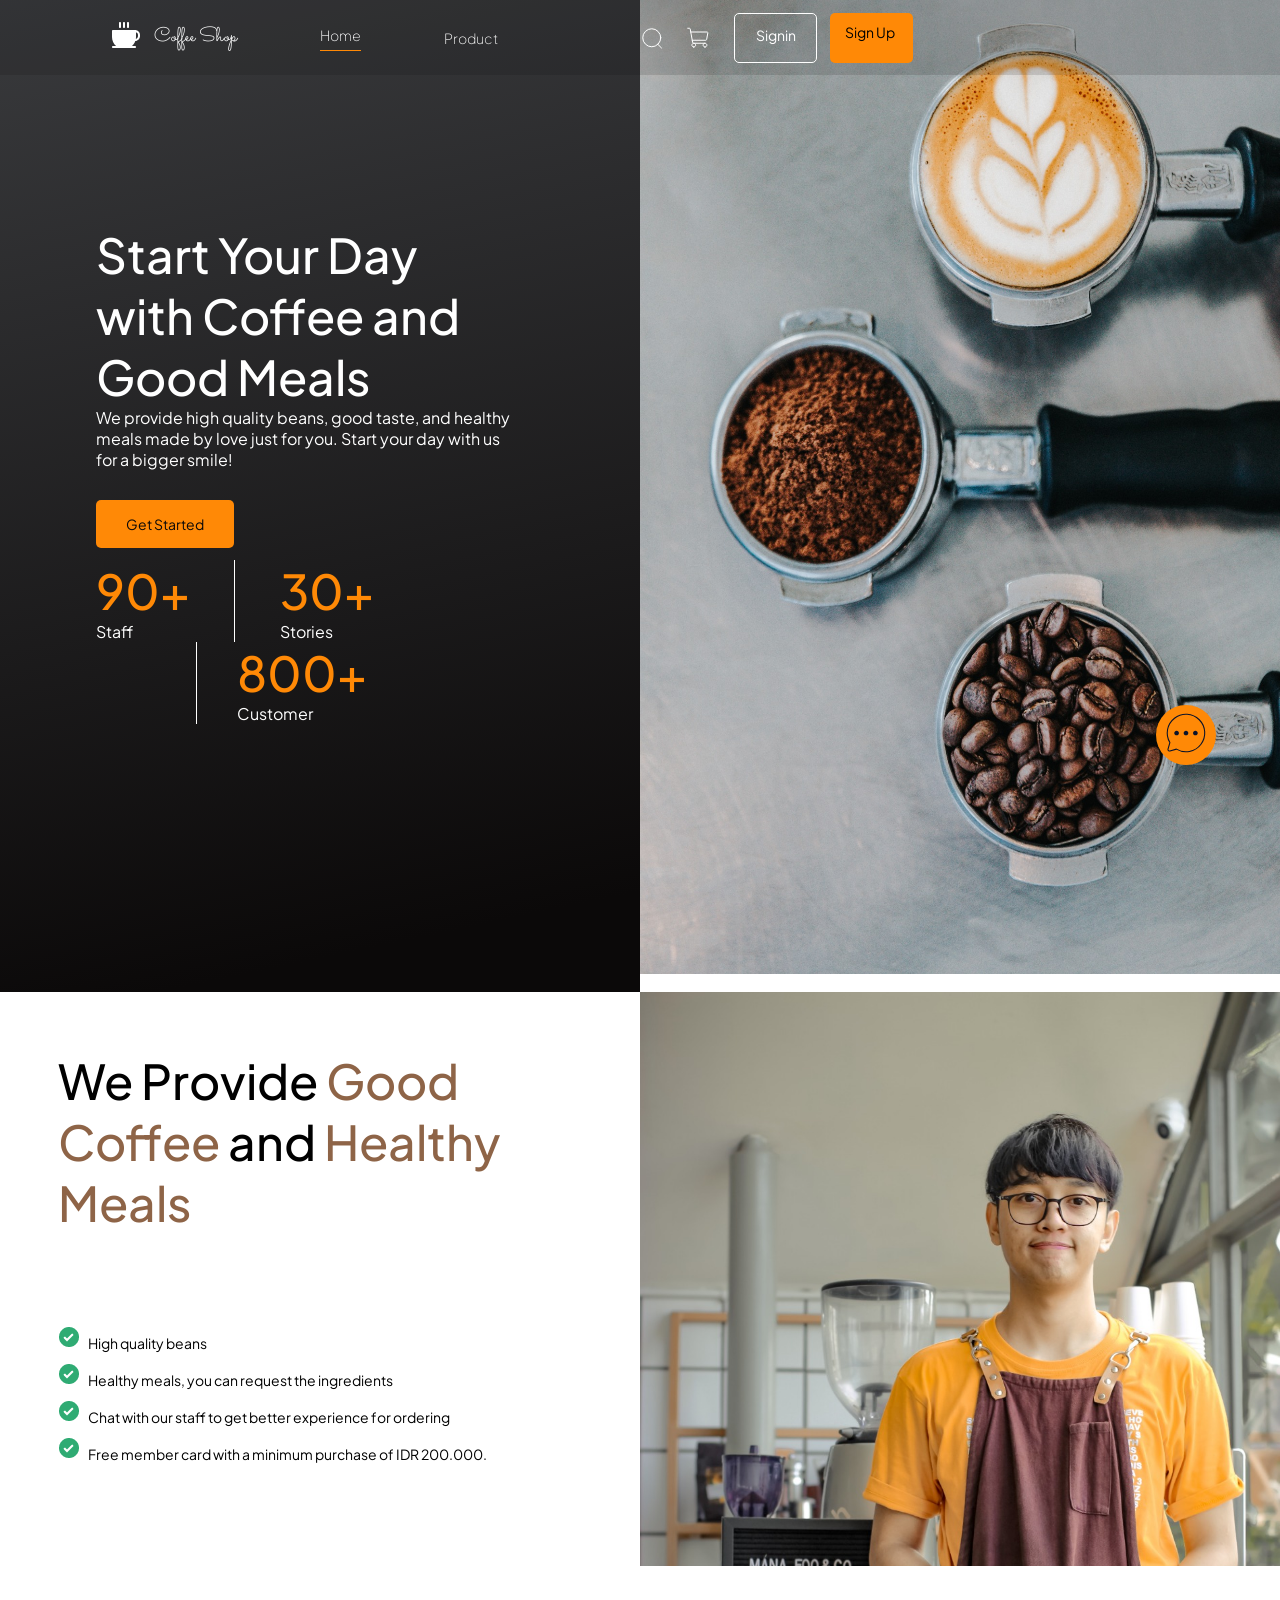
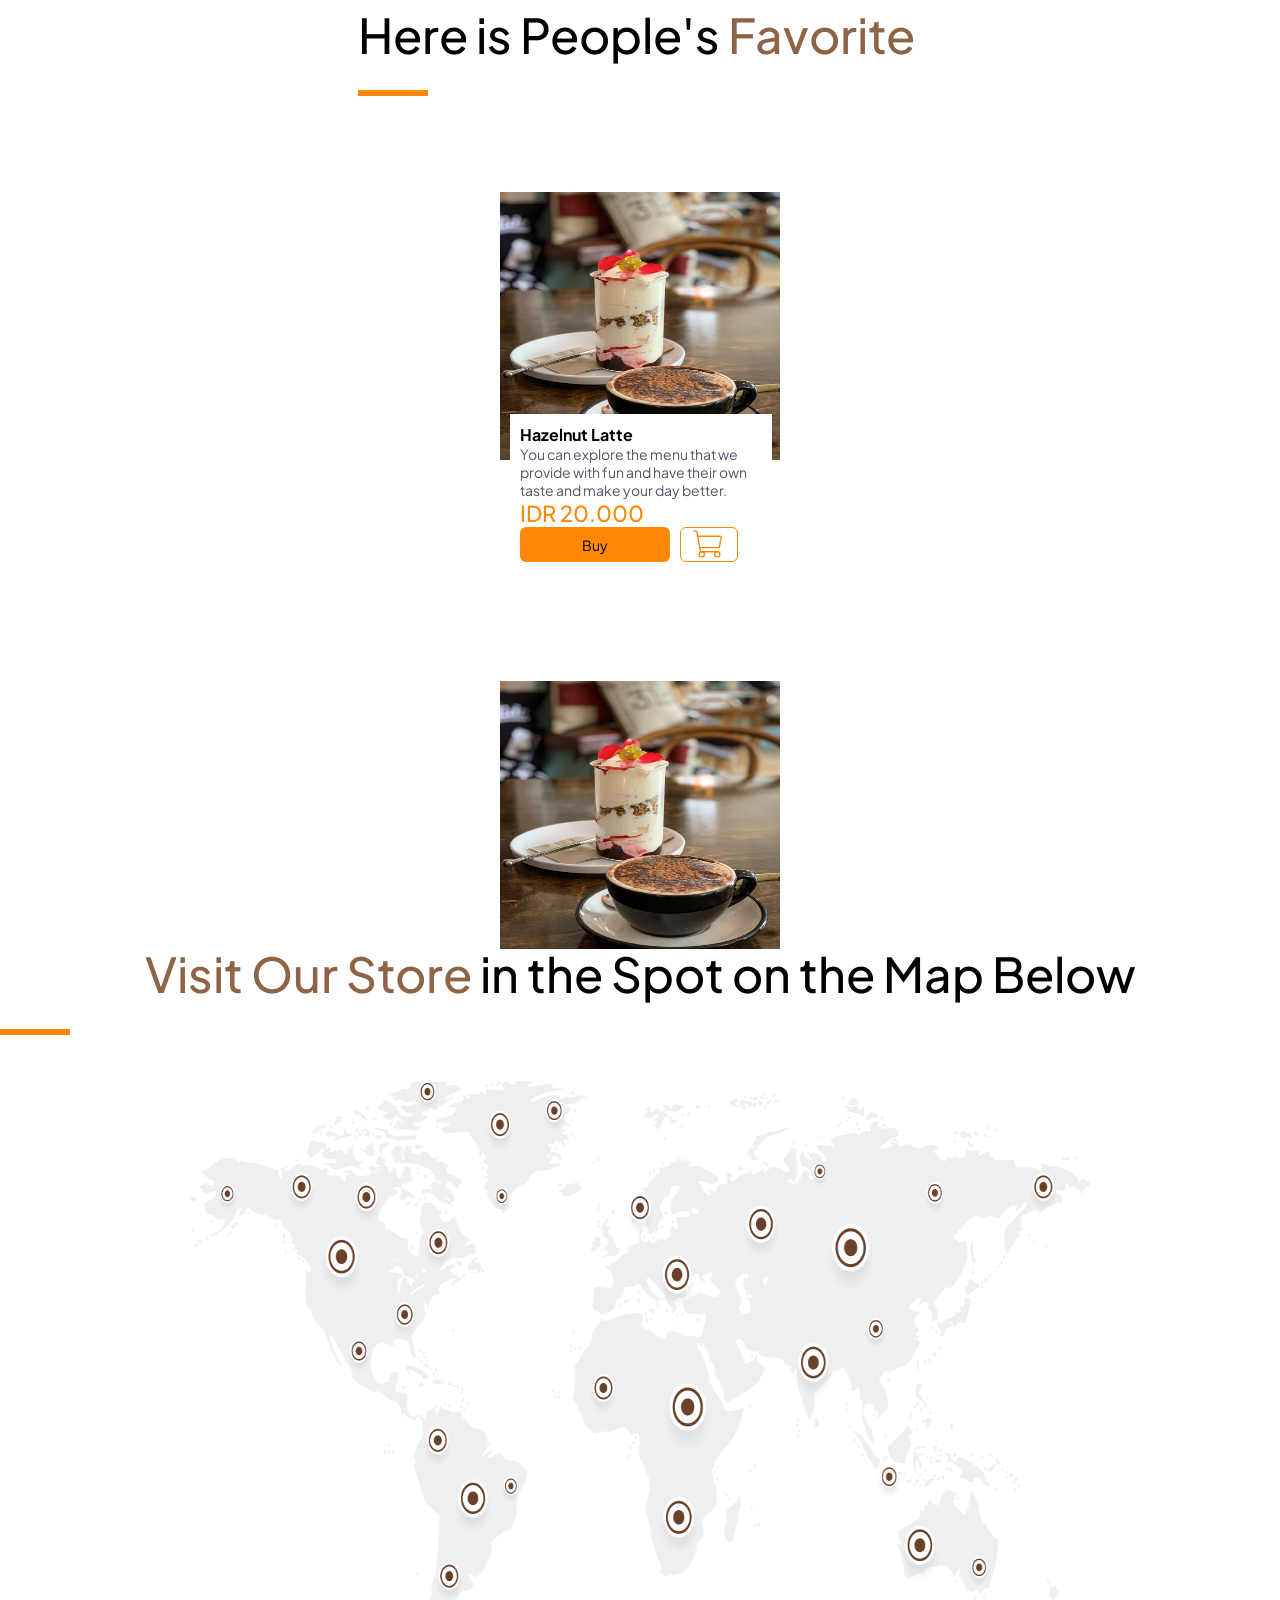
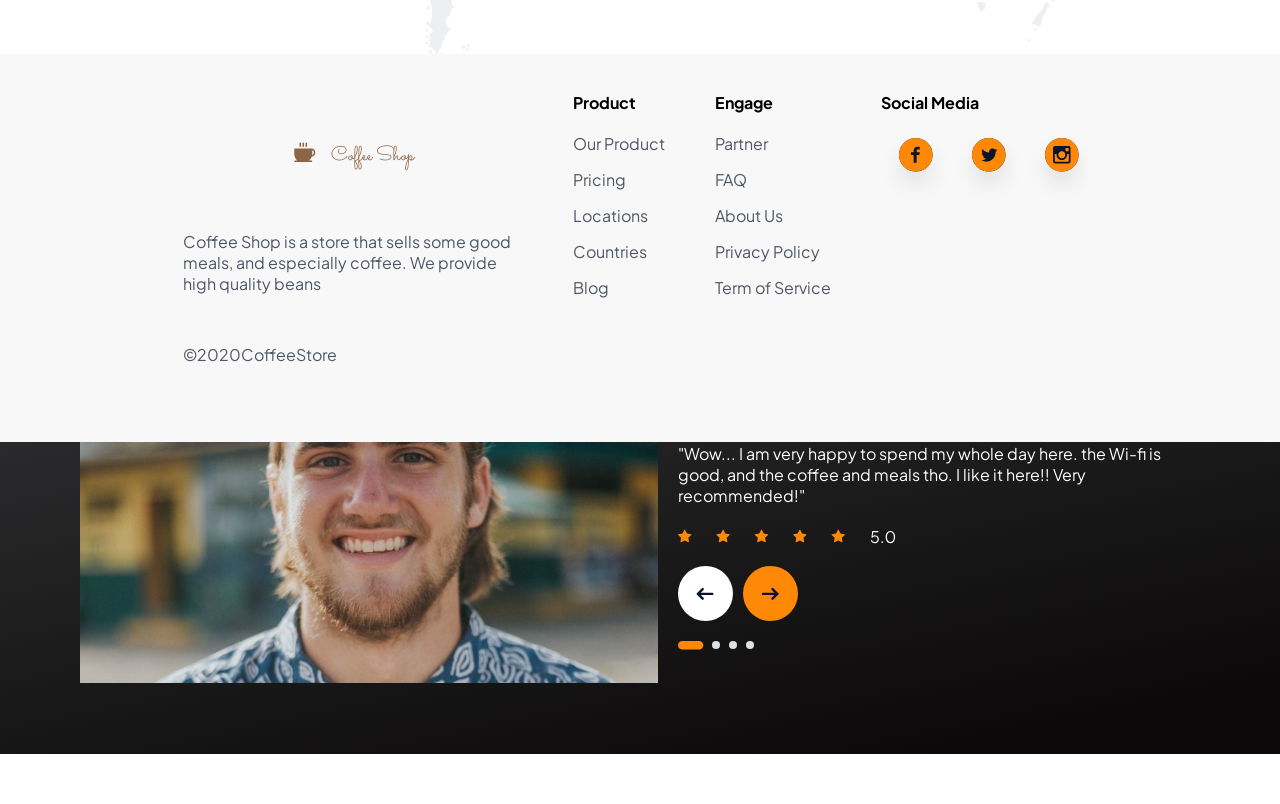
==== index.html @ be7bc41c "feat: slicing detail product page" ====
<!DOCTYPE html>
<html lang="en">

<head>
    <meta charset="UTF-8">
    <meta name="viewport" content="width=device-width, initial-scale=1.0">
    <title>Home</title>
    <link rel="stylesheet" href="style.css">
    <link rel="preconnect" href="https://fonts.googleapis.com">
    <link rel="preconnect" href="https://fonts.gstatic.com" crossorigin>
    <link
        href="https://fonts.googleapis.com/css2?family=Plus+Jakarta+Sans:ital,wght@0,200..800;1,200..800&family=Rancho&family=Sacramento&display=swap"
        rel="stylesheet">
    <link href="https://fonts.googleapis.com/css2?family=Rancho&family=Sacramento&display=swap" rel="stylesheet">
</head>

<body>
    <nav class="navbar">
        <div class="nav-kiri">
            <div class="nav-icon">
                <img class="nav-icon-img" src="icon/logo-putih.svg" alt="">
                <p>Coffee Shop</p>
            </div>
            <div class="nav-list">
                <ul>
                    <li class="home"><a href="">Home</a></li>
                    <li><a href="">Product</a></li>
                </ul>
            </div>
        </div>
        <div class="nav-kanan">
            <img class="img-nav-kanan" src="icon/Search.svg" alt="">
            <img class="img-nav-kanan" src="icon/ShoppingCart.svg" alt="">
            <ul>
                <li class="signin"><a href="">Signin</a></li>
                <li class="signup"><a href="">Sign Up</a></li>
            </ul>
        </div>
    </nav>
    <main>
        <div class="start">
            <div class="main-kiri">
                <div class="content-main-kiri">
                    <h1>Start Your Day with Coffee and Good Meals</h1>
                    <p>We provide high quality beans, good taste, and healthy meals made by love just for you. Start your
                        day
                        with us for a bigger smile!</p>
                    <a class="get-start" href="">Get Started</a>
                    <div class="co-angka">
                        <div class="stat">
                            <h2>90+</h2>
                            <p>Staff</p>
                        </div>
                        <div class="stat2">
                            <h2>30+</h2>
                            <p>Stories</p>
                        </div>
                        <div class="stat3">
                            <h2>800+</h2>
                            <p>Customer</p>
                        </div>
                    </div>
                </div>
            </div>
            <div class="main-kanan">
                <img class="img-main-kanan" src="img/home.jpg" alt="">
            </div>
        </div>
        <div id="provide-section">
            <div class="provide-left">
                <div class="content-provide-left">
                    <h2>We Provide <span class="h2-brown">Good Coffee</span> and <span class="h2-brown">Healthy Meals</span></h2>
                    <p>You can explore the menu that we provide with fun and have their own taste and make your day
                        better.</p>
                    <ul>
                        <li>High quality beans</li>
                        <li>Healthy meals, you can request the ingredients</li>
                        <li>Chat with our staff to get better experience for ordering</li>
                        <li>Free member card with a minimum purchase of IDR 200.000.</li>
                    </ul>
                </div>
            </div>
            <div class="provide-right">
                <img class="img-provide-right" src="img/barista.jpg" alt="">
            </div>
        </div>
        <div class="favorite-section">
            <div class="favorit-title">
                <h2>Here is People's <span class="h2-brown">Favorite</span></h2>
                <div class="garis"></div>
                <p>Let's choose and have a bit taste of poeple's favorite. It might be yours too!</p>
            </div>
            <div class="favorite-galery">
                <div class="haznut">
                    <img src="img/hazelnut-latte-1.png" alt="hazelnut latte 1">
                    <div class="caption">
                        <h4>Hazelnut Latte</h4>
                        <p>You can explore the menu that we provide with fun and have their own taste and make your day better.</p>
                        <p>IDR 20.000</p>
                        <div>
                            <a href="#">Buy</a>
                            <a href="#"><img src="icon/ShoppingCartOren.svg" alt=""></a>
                        </div>
                    </div>
                </div>
                <!-- <div class="haznut">
                    <img src="img/hazelnut latte 2.png" alt="hazelnut latte 2">
                    <div class="caption">
                        <h4>Hazelnut Latte</h4>
                        <p>You can explore the menu that we provide with fun and have their own taste and make your day
                            better.</p>
                        <p>IDR 20.000</p>
                        <div>
                            <a href="#">Buy</a>
                            <a href="#"><img src="icon/ShoppingCartOren.svg" alt=""></a>
                        </div>
                    </div>
                </div>
                <div class="haznut">
                    <img src="img/hazelnut latte 3.png" alt="hazelnut latte 3">
                    <div class="caption">
                        <h4>Hazelnut Latte</h4>
                        <p>You can explore the menu that we provide with fun and have their own taste and make your day
                            better.</p>
                        <p>IDR 20.000</p>
                        <div>
                            <a href="#">Buy</a>
                            <a href="#"><img src="icon/ShoppingCartOren.svg" alt=""></a>
                        </div>
                    </div>
                </div>
                <div class="haznut">
                    <img src="img/hazelnut latte 4.jpg" alt="hazelnut latte 4">
                    <div class="caption">
                        <h4>Hazelnut Latte</h4>
                        <p>You can explore the menu that we provide with fun and have their own taste and make your day
                            better.</p>
                        <p>IDR 20.000</p>
                        <div>
                            <a href="#">Buy</a>
                            <a href="#"><img src="icon/ShoppingCartOren.svg" alt=""></a>
                        </div>
                    </div>
                </div> -->
            </div>
        </div>
        <div class="visit">
            <h1><span class="hbrown">Visit Our Store</span> in the Spot on the Map Below</h1>
            <div class="garis"></div>
            <p>You can explore the menu that we provide with fun and have their own taste and make your day better.</p>
            <img src="img/Huge Global.png" alt="Global Map">
        </div>
        <div class="testimonial">
            <div class="container">
                <div>
                    <img src="img/viezh robert.jpg" alt="viezh robert">
                </div>
                <div>
                    <p>TESTIMONIAL</p>
                    <h1>Viezh Robert</h1>
                    <p>Manager Coffe Shop</p>
                    <p>"Wow... I am very happy to spend my whole day here. the Wi-fi is good, and the coffee and meals tho. I
                        like it here!! Very recommended!"</p>
                    <div class="bintang">
                        <img src="icon/Frame 41.svg" alt="">
                        
                    </div>
                    <div class="arrow">
                        <img src="icon/left arrow white.svg" alt="">
                        <img src="icon/right arrow oren.svg" alt="">
                    </div>
                    <img src="icon/dot-testimoni.svg" alt="">
                </div>
            </div>
        </div>
        <footer>
            <div>
                <div>
                    <div class="logo">
                        <img class="cslogo" src="icon/coffee.svg" alt="">
                        <h1>Coffee Shop</h1>
                        <!-- <div>
                        </div>
                        <div class="name">
                        </div> -->
                    </div>
                    <p>Coffee Shop is a store that sells some good meals, and especially coffee. We provide high quality
                        beans</p>
                    <p>&copy;2020CoffeeStore</p>
                </div>
                <div>
                    <h4>Product</h4>
                    <ul>
                        <li>Our Product</li>
                        <li>Pricing</li>
                        <li>Locations</li>
                        <li>Countries</li>
                        <li>Blog</li>
                    </ul>
                </div>
                <div>
                    <h4>Engage</h4>
                    <ul>
                        <li>Partner</li>
                        <li>FAQ</li>
                        <li>About Us</li>
                        <li>Privacy Policy</li>
                        <li>Term of Service</li>
                    </ul>
                </div>
                <div>
                    <h4>Social Media</h4>
                    <div class="container-socmed-icon">
                        <img src="icon/Facebook-oren.svg" alt="">
                        <img src="icon/Twitter.svg" alt="">
                        <img src="icon/Instagram.svg" alt="">
                    </div>
                </div>
            </div>
        </footer>
        <div>
            <a class="chat" href="https://wa.me/6288805101408?text=Haloo%20Anton"><img src="icon/ChatCircleDots.svg" alt="" style="width: 50px;"/></a>
        </div>
    </main>
    <script>
        const productsType = [
            {
                Image : "./img/hazelnut-latte-1.png",
                name : "Milkshake",
                description : "You can explore the menu that we provide with fun and have their own taste and make your day better.",
                price : 20000
            }
        ]

        const product = document.querySelector(".haznut")
        const container = document.createElement("div")
        const img = document.createElement("img")
        img.setAttribute("src", "./img/hazelnut-latte-1.png")
        img.setAttribute("alt", "hazelnut latte")
        container.append(img)
        product.append(container)

        const caption = document.createElement("div")
            const menu = document.createElement("h4")
            menu.setAttribute("tag", "h4")
            menu.textContent="Hazelnut Latte"
            caption.append(menu)
            const desc = document.createElement("p")
            desc.textContent = "You can explore the menu that we provide with fun and have their own taste and make your day better."
            caption.append(desc)
            const price = document.createElement("p")
            price.textContent = "IDR 20.000"
            caption.append(price)
            const option = document.createElement("div")
        //         const buyOption = document.createElement("a")
        //         const cartOption = document.createElement("a")
        //         option.append(buyOption, caption)
        //     caption.append(menu, desc, price, option)
        // container.append(caption)
    </script>
</body>

</html>
---- style.css ----
*{
    margin: 0;
    padding: 0;
    box-sizing: border-box;
    font-family: "Plus Jakarta Sans", sans-serif;
}

.imgLeft{
    display: inline-block;
}
.main{
    display: inline-block;
    width: 780px;
    margin-left: 5%;
    margin-top: 5%;
    vertical-align: top
}

.header{

    display: inline-block;
}
.logo{
    display: inline-block;
}
.name{
    font-family: sacramento;
    color: #8E6447;
    display: inline-block;
    margin-left: 13px;
}
.name h1{
    font-size: 20px;
    font-weight: 400;
    display: inline-block;
}

.register-form{

    margin-top: 50px;
}

.register h2 {
    font-family: "Plus Jakarta Sans", sans-serif;
    font-optical-sizing: auto;
    font-weight: 600;
    color: #8E6447;
}
.register p{
    font-family: "Plus Jakarta Sans", sans-serif;
    font-optical-sizing: auto;
    font-weight: 400;
    font-style: normal;
    color: #8E6447;
    margin-top: 20px;
}

.container{
    margin-top: 20px;
}
.title h3{
    font-family: "Plus Jakarta Sans", sans-serif;
    font-weight: 600;
    font-size: 16px;
    font-optical-sizing: auto;
    color: #0B132A;
    line-height: 100%;
    letter-spacing: 0%;
    vertical-align: middle;
}
.form{
    position: relative;
    height: 50px;
    margin-top: 10px;
    margin-bottom: 20px;
}
.icon{
    position: absolute;
    z-index: 2;
    width: 16px;
    height: 16px;
    top: 35%;
    left: 2%;
}
.eye{
    position: absolute;
    z-index: 2;
    width: 16px;
    height: 16px;
    top: 35%;
    right: 2%;
}
.input{
    width: 100%;
    height: 50px;
    padding-left: 6%;
    border-radius: 8px;
    position: absolute;
}
.button-reg{
    width: 100%;
    font-family: "Plus Jakarta Sans", sans-serif;
    font-weight: 500;
    background-color: #FF8906;
    color: #0B132A;
    line-height: 20px;
    letter-spacing: 0%;
    font-size: 16px;
    left: 45%;
    border: none;
    border-radius: 10px;
    height: 60px;
}
.reg-bawah p{
    font-family: "Plus Jakarta Sans", sans-serif;
    color: #4F5665;
    font-weight: 400;
    margin-top: 20px;
    margin-bottom: 20px;
    padding-left: 40%;
}
.reg-bawah a{
    color: #FF8906;
    text-decoration-line: none;
}
.reg-bawah>.or{
    margin-left: 8.5%;
    color: #AAAAAA;
}

.fbgoogle{
    width: 100%;
    display: inline-block;    
}
.fbgoogle>.box{
    position:relative;
    border: 1px solid #FFFFFF;
    box-shadow: #00000014;
    border-radius: 10px;
    display: inline-block;
    height: 50px;
    width: 48%;
    text-align: center;
    padding-top: 10px;
    box-shadow: 0px 4px #00000014;
}
.icon-fb{
    left: 5%;
    vertical-align: middle;
}
.google{
    border: solid 1px;
    border-radius: 10px;
    display: inline-block;
    height: 50px;
    width: 48%;
    text-align: center;
    padding-top: 10px;
}
.fbgoogle p{
    display: inline-block;
    font-family: "Plus Jakarta Sans", sans-serif;
    font-weight: 500;
    font-size: 18px;
    letter-spacing: 0.5%;
    line-height: 100%;
    color: #4F5665;
    vertical-align: middle;
    margin-left: 15px;
}
.icon-google{
    vertical-align: middle;
}

/* home - index */
.navbar{
    width: 100%;
    position: fixed;
    display: flex;
    top: 0;
    z-index: 5;
    height: 75px;
    background-color: rgba(11, 9, 9, 0.13)
}

.nav-icon p{
    display: inline-block;
    color: #FFFFFF;
    font-family: sacramento;
    font-size: 20px;
    font-weight: 400;
    line-height: 100%;
    margin-left: 10px;
    vertical-align: top;
    padding-top: 7px;
}
.nav-kiri{
    /* border: 1px solid white; */
    width: 50%;
    float: left;
    /* height: 65px; */
    vertical-align: middle;
}
.nav-icon{
    margin-left: 17%;
    margin-top: 20px;
    display: inline-block;
}
.nav-icon-img{
    
}
.nav-list{
    /* background-color: #8E6447; */
    /* margin-left: 50px; */
    display: inline-block;
}
.nav-list ul{
    display: inline-block;
}
.nav-list li{
    display: inline-block;
    list-style-type: none;
    margin-left: 80px;
    vertical-align: middle;
    margin-bottom: 20px;
}
.home{
    border-bottom: #FF8906 1px solid;
    padding-bottom: 5px;
}
.nav-list a{
    font-family: "Plus Jakarta Sans", sans-serif;
    font-size: 14px;
    font-weight: 100;
    color: white;
    text-decoration-line: none;
}
.nav-kanan{
    float: right;
    margin-right: 9.5%;
    margin-top: 1%;
    vertical-align: middle;
    /* width: 50%; */
    /* background-color:#8E6447; */

}
.img-nav-kanan{
    display: inline-block;
    margin-right: 20px;
    vertical-align: middle;

}
.nav-kanan ul{
    list-style-type: none;
    display: inline-block;
}
.nav-kanan li{
    display: inline-block;
    font-family: "Plus Jakarta Sans", sans-serif;
    font-size: 14px;
    width: 83px;
    height: 50px;
    vertical-align: middle;
    padding-top: 10px;
    padding-left: 15px;
}
.nav-kanan a{
}
.signin{
    border: #FFFFFF solid 1px;
    border-radius: 5px;
    margin-right: 10px;
}
.signin a{
    text-decoration-line: none;
    color: white;
    vertical-align: middle;
    padding-left: 6px;
    padding-top: 5px;
}
.signup a{
    text-decoration-line: none;
    color: black;
}
.signup{
    color: white;
    text-decoration-line: none;
    background-color: #FF8906;
    border-radius: 5px;

}

.main{
    width: 100%;
}
.main-kiri{
    top: -7px;
    background: linear-gradient(168.18deg, #777C82 -114.74%, #0B0909 91.35%);
    height: 1024px;
    width: 50%;
    position: absolute;
    margin-top: -25px;
}
.content-main-kiri{
    /* margin-top: 280px;
    margin-left: ; */
    margin: 40% 10% 60% 15%;
    width: 65%;
}
.content-main-kiri h1{
    font-size: 48px;
    font-family: "Plus Jakarta Sans", sans-serif;
    font-weight: 500;
    color: white;
}
.content-main-kiri p{
    font-size: 16px;
    font-family: "Plus Jakarta Sans", sans-serif;
    font-weight: 400;
    color: white;
    
}
.get-start{
    background-color: #FF8906;
    text-decoration-line: none;
    font-family: "Plus Jakarta Sans", sans-serif;
    padding: 15px 30px;
    margin-top: 30px;
    position: absolute;
    border-radius: 5px;
    font-size: 14px;
    color: #0B0909;

}
.co-angka{
    margin-top: 90px;
    display: inline-block;
    width: 100%;
}
.co-angka div{
    display: inline-block;
    width: 90px;
}
.stat{
    margin-right: 0px;
}
.stat2 {
    margin-left: 45px;
    border-left: solid 1px white;
    padding-left: 45px;
}
.stat3 {
    border-left: solid 1px white;
    padding-left: 40px;
    margin-left: 100px;
}
.stat2 h2 p{
    /* margin-left: 50px; */
    /* padding-left: 90px; */
}
.co-angka h2{
    font-family: "Plus Jakarta Sans", sans-serif;
    font-weight: 500;
    font-size: 48px;
    color: #FF8906;
}
.main-kanan{
    margin-top: -50px;
}
.img-main-kanan{
    /* margin-top: -50px; */
    height: 1024px;
    width: 50%;
    float: right;
    z-index: 1;
}
#provide-section{
    /* background-color: #8E6447; */
    border-radius: 2px solid black;
    width: 100%;
    height: 574px;
    top: 992px;
    position: absolute;
    font-family: "Plus Jakarta Sans", sans-serif;


    .provide-left{
        width: 50%;
        height: 100%;
        float: left;
        /* background-color: #4F5665; */

        .content-provide-left{
            margin: 9%;
            
            h2{
                font-size: 48px;
                font-weight: 500;
            }
            .h2-brown{
                color: #8E6447;
            }
            p{
                font-size: 16px;
                font-weight: 400;
                margin-top: 25px;
            }
            li{
                font-size: 14px;
                font-weight: 400;
                padding-bottom: 10px;
                /* margin-top: 10px; */
                /* margin-bottom: 10px; */
                top: 0;
                /* border: 1px solid black; */
                vertical-align:top;
                
            }
            ul{
                list-style: url(icon/bx_bxs-check-circle.png);
                /* border: #FF8906 1px solid; */
                vertical-align: middle;
                
                margin-left: 30px;
                margin-top: 25px;
                top: 0;
                /* padding-top: 30px; */
                
                
            }
        }
    }
    .provide-right{
        /* background-color: aqua; */
        
        width: 50%;
        height: 100%;
        display: inline-block;
        overflow: hidden
    }
    .provide-right img{
        width: 100%;
        
    }
}

.favorite-section{
    /* background-color: violet; */
    position: relative;
    top: 630px;
    width: 100%;
    /* margin-top: 100px; */
    display: flex;
    flex-direction: column;
    align-items: center;
    /* align-content: ; */
}
.favorite-section h2{
    font-size: 48px;
    font-weight: 500;
    /* margin-left: 260px; */
    /* text-align: center; */
}
.favorit-title p{
    font-size: 16px;
    font-weight: 400;
    /* margin-left: 260px; */
    margin-bottom: 50px;
}
.favorit-title{
    justify-items: center;
}
.favorit-title .h2-brown{
    color: #8E6447;
}
.garis{
    width: 70px;
    border: 3px solid #FF8906;
    /* margin-left: 505px; */
    margin-top: 25px;
    margin-bottom: 25px;
}
.favorite-galery{
    display: flex;
    flex-direction: row;
    gap: 10px;
    /* background-color: #0B0909; */
}
.favorite-galery .haznut img{
    width: 280px;
    height: 268px;
    position:relative;
    z-index: -1;
}
.haznut .caption p:last-of-type{
    font-size: 22px;
    font-weight: 500;
    color: #FF8906;
}
.haznut .caption p:first-of-type{
    font-size: 14px;
    color: #4F5665;
}
.haznut .caption a:first-of-type{
    background-color: #FF8906;
    width: 150px;
    height: 35px;
    text-align: center;
    text-decoration-line: none;
    color: black;
    font-size: 14px;
    align-content: center;
    border-radius: 6px;
}
.haznut .caption div:last-child{
    display: flex;
}
.haznut .caption img{
    width: 58px;
    height: 35px;
    align-content: center;
    z-index: 1;
    border: #FF8906 solid 1px;
    border-radius: 6px;
    margin-left: 10px;
}
.haznut .caption{
    background-color: #FFFFFF;
    top: -50px;
    left: 10px;
    width: 262px;
    height: 217px;
    position: relative;
    padding: 10px;
}
.visit{
    position: relative;
    top: 620px;
    justify-items: center;
    text-align: center;
}
.visit h1{
    font-size: 48px;
    font-weight: 500;
    
}
.visit .hbrown{
    color: #8E6447;
}
.visit img{
    width: 900px;
    height: 586px;
}
.container{
    position: relative;
    top: 700px;
    background: linear-gradient(168.18deg, #777C82 -114.74%, #0B0909 91.35%);
    display: flex;
    vertical-align: middle;
    height: 583px;
    gap: 20px;
    padding: 80px;
}
.testimonial > .container div:last-child > div:last-of-type{
    display: flex;
    gap: 10px;
    height: 55px;
    width: 103px;
}
.testimonial > .container > div:last-child{
    display: flex;
    flex-direction: column;
    gap: 20px;
    width: 500px;
}
.testimonial > .container > div:last-child p{
    color: white;
    font-size: 16px;
}
.testimonial > .container > div:last-child h1{
    border-left: #FF8906 5px solid;
    font-size: 48px;
    color: white;
    height: 60px;
    margin-top: 15px;
    margin-bottom: 15px;
    padding-left: 20px;
    vertical-align: middle;
}
.testimonial > .container div:last-child .bintang{
    width: 220px;
    height: 20px;
}
.testimonial > .container div:last-child > img:last-child{
    height: 9px;
    width: 76px;
}
.testimonial > .container div:first-child{
    width: 578px;
    height: 432px;
}
.testimonial img{
    width: 100%;
    height: 100%;
    object-position: top;
    object-fit:cover;
}
footer{
    background-color: #F8F8F8;
    position: relative;
    height: 25%;
    /* top: 600px; */
    /* margin-top: 200px; */
}
footer div:first-child{
    display: flex;
    gap: 50px;
    justify-content: center;
    padding: 3% 0%;
}
footer div:first-child > div:first-child{
    display: flex;
    flex-direction: column;
    width: 340px;
}
footer > div:first-child > div:first-child .logo{
    display: flex;
    flex-direction: row;
    gap: 0;
    margin-top: 0;
    margin-left: 0;
    margin-bottom: 0;

    img{
        width: 24px;
        height: 24px;
    }
    h1{
        font-family: sacramento;
        color: #8E6447;
        font-size: 20px;
        font-weight: 400;
        padding-left: 15px;
    }
}
footer > div:first-child > div:first-child p{
    font-size: 16px;
    margin-top: 0;
    color: #4F5665;
}

footer > div ul {
    list-style-type: none;
    /* margin-top: 10px; */
}
footer > div li {
    color: #4F5665;
    margin-top: 15px;
}
footer > div h4{
    margin-bottom: 20px;
}
.chat{
    z-index: 5;
    position: fixed;
    right: 5%;
    bottom: 15%;
    background-color: #FF8906;
    border-radius: 50%;
    height: 60px;
    width: 60px;
    justify-content: center;
    align-content: center;
    text-align: center;
}

.navbar-products{
    width: 100%;
    position: fixed;
    top: 0;
    z-index: 5;
    height: 75px;
    background-color: #0B0909;
}

body > div.we-provide {
    height: 360px;
    /* top: 75px; */
    width: 100%;
    background-image: url(img/tiga-kopi.jpg) ;
    background-position: bottom 35% center;
    background-size: cover;
}
.we-provide > div:first-child{
    /* position: absolute; */
}
.we-provide h1{
    position: relative;
    color: white;
    z-index: 2;
    font-size: 48px;
    font-weight: 400;
    top: 180px;
    width: 850px;
    margin-left: 120px;
    line-height: 100%;
}
.promo > div:first-child h1{
    font-size: 48px;
    font-weight: 500;
    margin-bottom: 20px;
}
.brown{
    color: #8E6447;
}
.promo > div:first-child{
    display: flex;
    margin-top: 20px;
    justify-content: space-between;
    margin-left: 100px;
    margin-right: 100px;
}
.promo .section .kupon{
    width: 335px;
    height: 106px;
    border-radius: 20px;
    display: flex;
    background-color: #88B788;
    padding: 5px;
    font-size: 14px;
}
.promo .section .kupon img{
    height: 109px;
    width: 96px;
}
.bold{
    font-weight: 800;
}
.promo .section .kupon div:last-child > p:last-of-type{
    color: white;
    margin-top: 15px;
}
.promo .section{
    display: flex;
    gap: 40px;
}
.promo .section .kupon:last-child img{
    height: 109px;
    width: 96px;
}
.promo .section .kupon:last-child{
    background-color: #F5C361;
}
.promo .section .kupon:last-child > p{
    color: #0B0909;
}
.promo > div:last-child{
    margin-top: 10px;
    margin-left: 100px;
}
.our-product{
    margin: 20px 100px;
}
.our-product > div:last-child{
    display: flex;
    flex-direction: row;
    /* justify-content: center; */
    gap: 40px;
    /* background-color:#777C82; */
}
.our-product h1{
    font-size: 48px;
    font-weight: 500;
    margin-bottom: 15px;
}
.filter{
    position: sticky;
    width: 30%;
    background-color: #0B0909;
    border-radius: 16px;
    padding: 20px;
    display: flex;
    flex-direction: column;
    gap: 20px;
    height: 600px;
}
.filter h2, p {
    color: #FFFFFF;
}
.filter h2{
    font-size: 22px;
    font-weight: 600;
}
.filter p{
    font-size: 18px;
    font-weight: 400;
}
.filter > div:first-child{
    display: flex;
    justify-content: space-between;
}
.search{
    width: 100%;
    height: 50px;
    padding-left: 15px;
    border-radius: 5px;
}
.filter.child{
    display: flex;
    flex-direction: column;
    gap: 10px;
}
.filter button{
    width: 100%;
    height: 40px;
    background-color: #FF8906;
    border-radius: 6px;
}
.filtered-product{
    /* background-color: #88B788; */

    width: 65%;
    display: flex;
    flex-flow: row wrap;
    gap: 30px;
    justify-content: center;
}
.numArrow {
    display: flex;
    flex-direction: row;
    gap: 20px;
}
.numArrow > *{
    width: 50px;
    height: 50px;
    background-color: #E8E8E8;
    justify-content: center;
    align-content: center;
    text-align: center;
    border-radius: 50%;
    color: #A0A3BD;
}
.numArrow > div:first-child{
    background-color: #FF8906;
    color: #0B0909;
}
.numArrow > div:last-child{
    background: none;
}
.menu {
    width: 40%;
    display: flex;
    flex-direction: column;
    justify-content: center;
    align-items: center;
    position: relative;
}
.menu > :first-child {
    width: 100%;
    /* position: absolute; */
}
.menu > p {
    background-color: #D00000;
    font-size: 18px;
    width: 150px;
    height: 30px;
    border-radius: 24px;
    top: 10px;
    left: 10px;
    align-content: center;
    text-align: center;
    z-index: 3;
    position: absolute;
}
.detail-menu{
    width: 90%;
    position: relative;
    top: -80px;
    background-color: #FFFFFF;
}
.detail-menu h3{
    font-size: 22px;
    color: #0B132A;
    padding: 7px;
}
.detail-menu p{
    color: #4F5665;
    font-size: 14px;
    padding: 7px;
}
.detail-menu > .harga {
    display: flex;
}
.detail-menu > .harga > p:first-of-type{
    font-size: 12px;
    color: red;
    text-decoration:line-through;
}
.detail-menu > div:last-child > p:last-of-type{
    font-size: 22px;
    color:#FF8906;
}
.detail-menu > div:last-child{
    display: flex;
    gap: 10px;
}
.menu > div:last-child a{
    background-color: #FF8906;
    width: 80%;
    height: 40px;
    text-decoration: none;
    color: #0B132A;
    text-align: center;
    justify-content: center;
    align-content: center;
    border-radius: 5px;
    font-size: 14px;
    font-weight: 500;
}
.detail-menu > div:last-child >img{
    width: 20%;
    height: 40px;
    border: #FF8906 solid 1px;
    border-radius: 5px;
}
/* detail product */
.detail-product{
    padding: 10%;
    padding-bottom: 5%;
}
.detail-product>div:first-child{
    display: flex;
    justify-content: center;
    /* background-color: #4F5665; */
    gap: 2%;
}
.detail-product > :first-child > :first-child{
    display: flex;
    flex-direction: column;
    width: 50%;
    gap: 15px;
}
.detail-product>:first-child>:first-child>:first-child{
    width: 100%;
    display: flex;
    justify-content: center;
}
.detail-product>:first-child>:first-child>:first-child img{
    width: 100%;
}
.detail-product>:first-child>:first-child>:last-child{
    display: flex;
    flex-direction: row;
    width: 100%;
    justify-content: space-between;
}
.detail-product>:first-child>:first-child>:last-child>*{
    width: 30%;
}
.detail-product>:first-child>:first-child>:last-child img{
    width: 100%;
}
.detail-product>:first-child>:last-child{
    display: flex;
    flex-direction: column;
    width: 50%;
    gap: 15px;
}
.fs{
    background-color: #D00000;
    font-size: 18px;
    width: 150px;
    height: 40px;
    border-radius: 24px;
    top: 10px;
    left: 10px;
    align-content: center;
    text-align: center;
    z-index: 3;
    color: white;
    font-weight: 700;
    /* position: absolute; */
}
.detail-product>:first-child>:last-child h2{
    font-size: 48px;
    font-weight: 500;
    color: #0B0909;
}
.harga{
    display: flex;
    gap: 10px;
}
.harga > :first-of-type{
    font-size: 12px;
    color: red;
    text-decoration:line-through;
}
.harga > :last-of-type{
    font-size: 22px;
    color:#FF8906;
}
.review{
    display: flex;
    gap: 20px;
}
.plusmin{
    display: flex;
    flex-direction: row;
}
.plusmin > *{
    width: 35px;
    height: 35px;
    text-align: center;
    border-radius: 5px;
    font-size: 18px;
    font-weight: 700;
}
.plusmin > div{

}
.plusmin > :first-child{
    border: #FF8906 solid 1px;
    background-color: #F8F8F8;
}
.plusmin > :last-child{
    background-color: #FF8906;
}
.bold18{
    font-size: 18px;
    font-weight: 700;
}
.size{
    display: flex;
    justify-content: space-between;
}
.size>*{
    width: 30%;
    height: 45px;
    border: 1px solid #E8E8E8;
    align-content: center;
    text-align: center;
}
.size>:first-child{
    border: #FF8906 1px solid;
}
.hotice{
    display: flex;
    justify-content: space-between;
}
.hotice > *{
    width: 45%;
    height: 45px;
    align-content: center;
    text-align: center;
}
.hotice>:first-child{
    border: #FF8906 1px solid;
}
.hotice>:last-child{
    border: 1px solid #E8E8E8;
}
.detail-product>:first-child>:last-child>:last-child{
    margin-top: 50px;
    display: flex;
    justify-content: space-around;
}
.buy{
    width: 47%;
    height: 45px;
    background-color: #FF8906;
    border-radius: 5px;
    text-align: center;
    align-content: center;
}
.cart{
    width: 47%;
    height: 45px;
    display: flex;
    justify-content: center;
    align-items: center;
    color: #FF8906;
    border: #FF8906 1px solid;
    border-radius: 5px;
}
.detail-product > :last-child{
    margin-top: 50px;
}
.detail-product > :last-child>:first-child{
    font-size: 48px;
    font-weight: 500;
    margin-bottom: 20px;
}
.container-menu{
    display: flex;
    justify-content: space-around;
}
.container-menu > .menu{
    width: 30%;
}
.detail-product > :last-child>:last-child{
    justify-self: center;
}
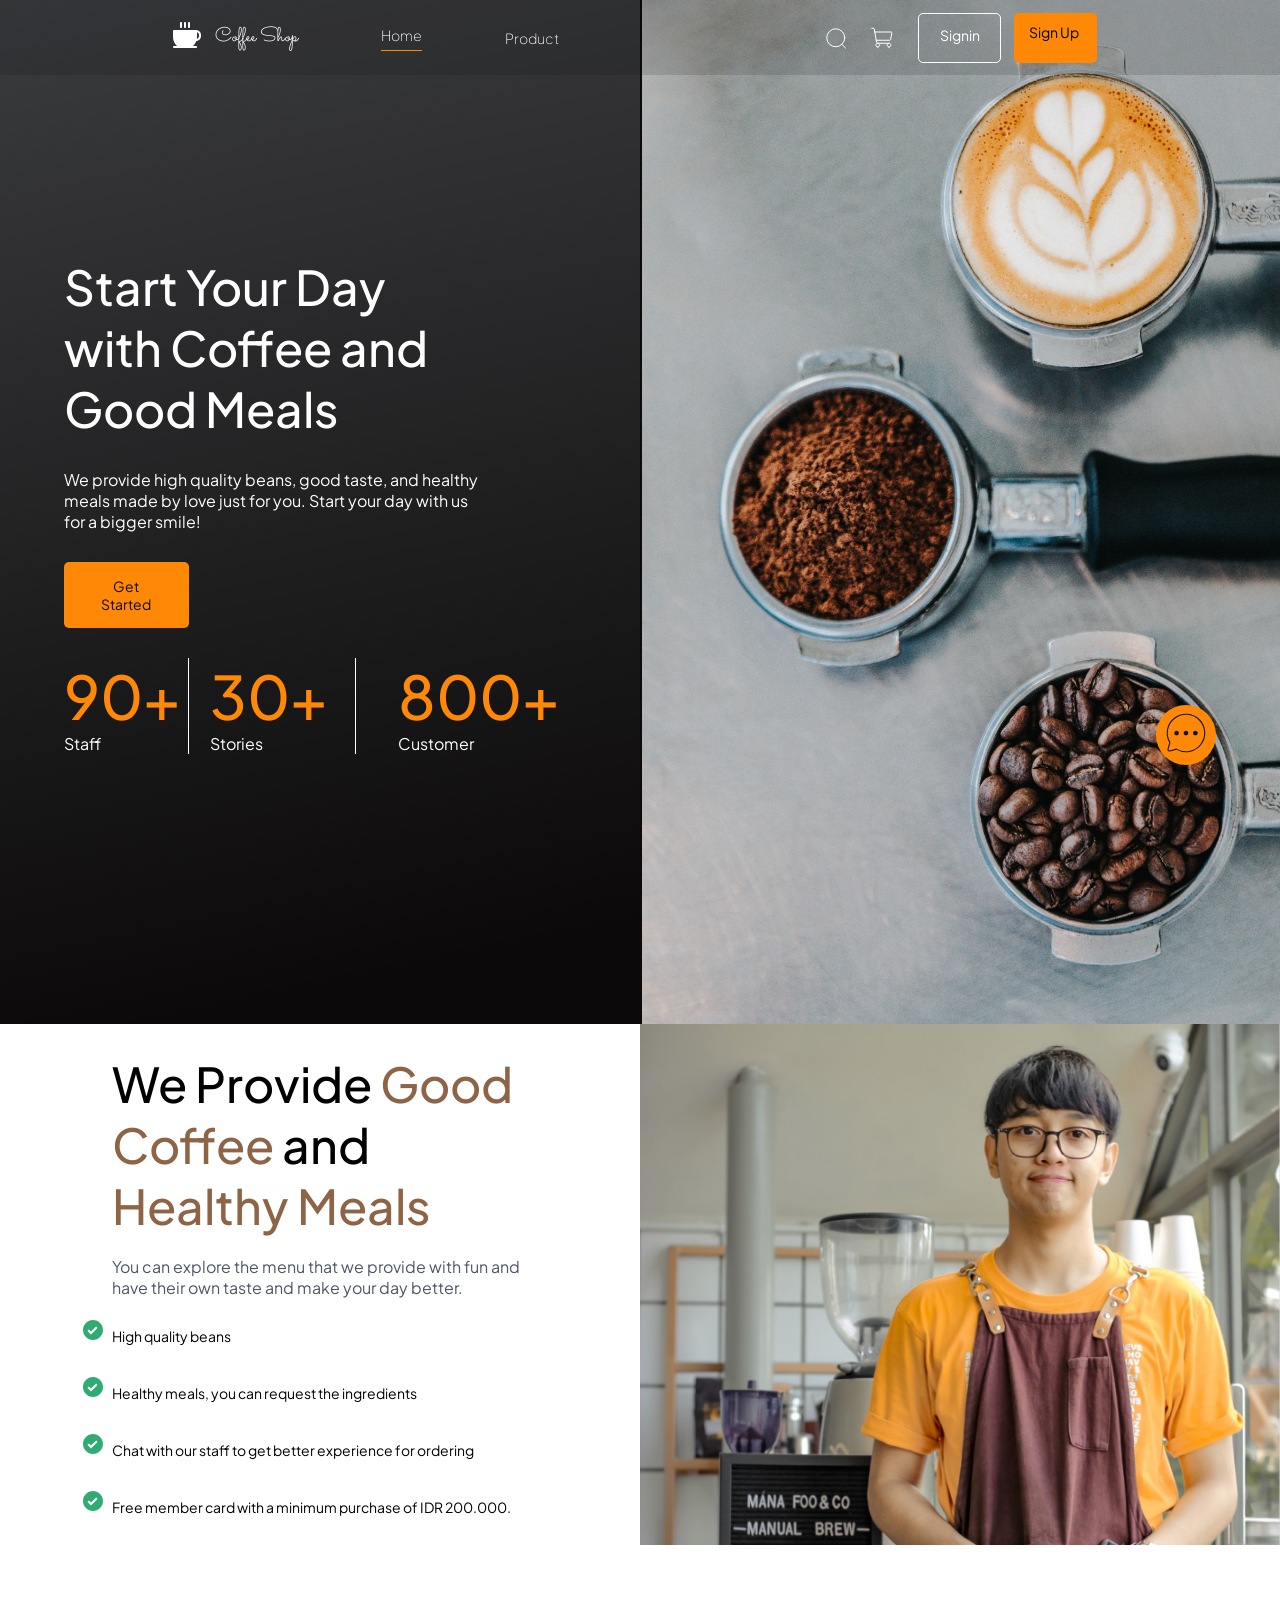
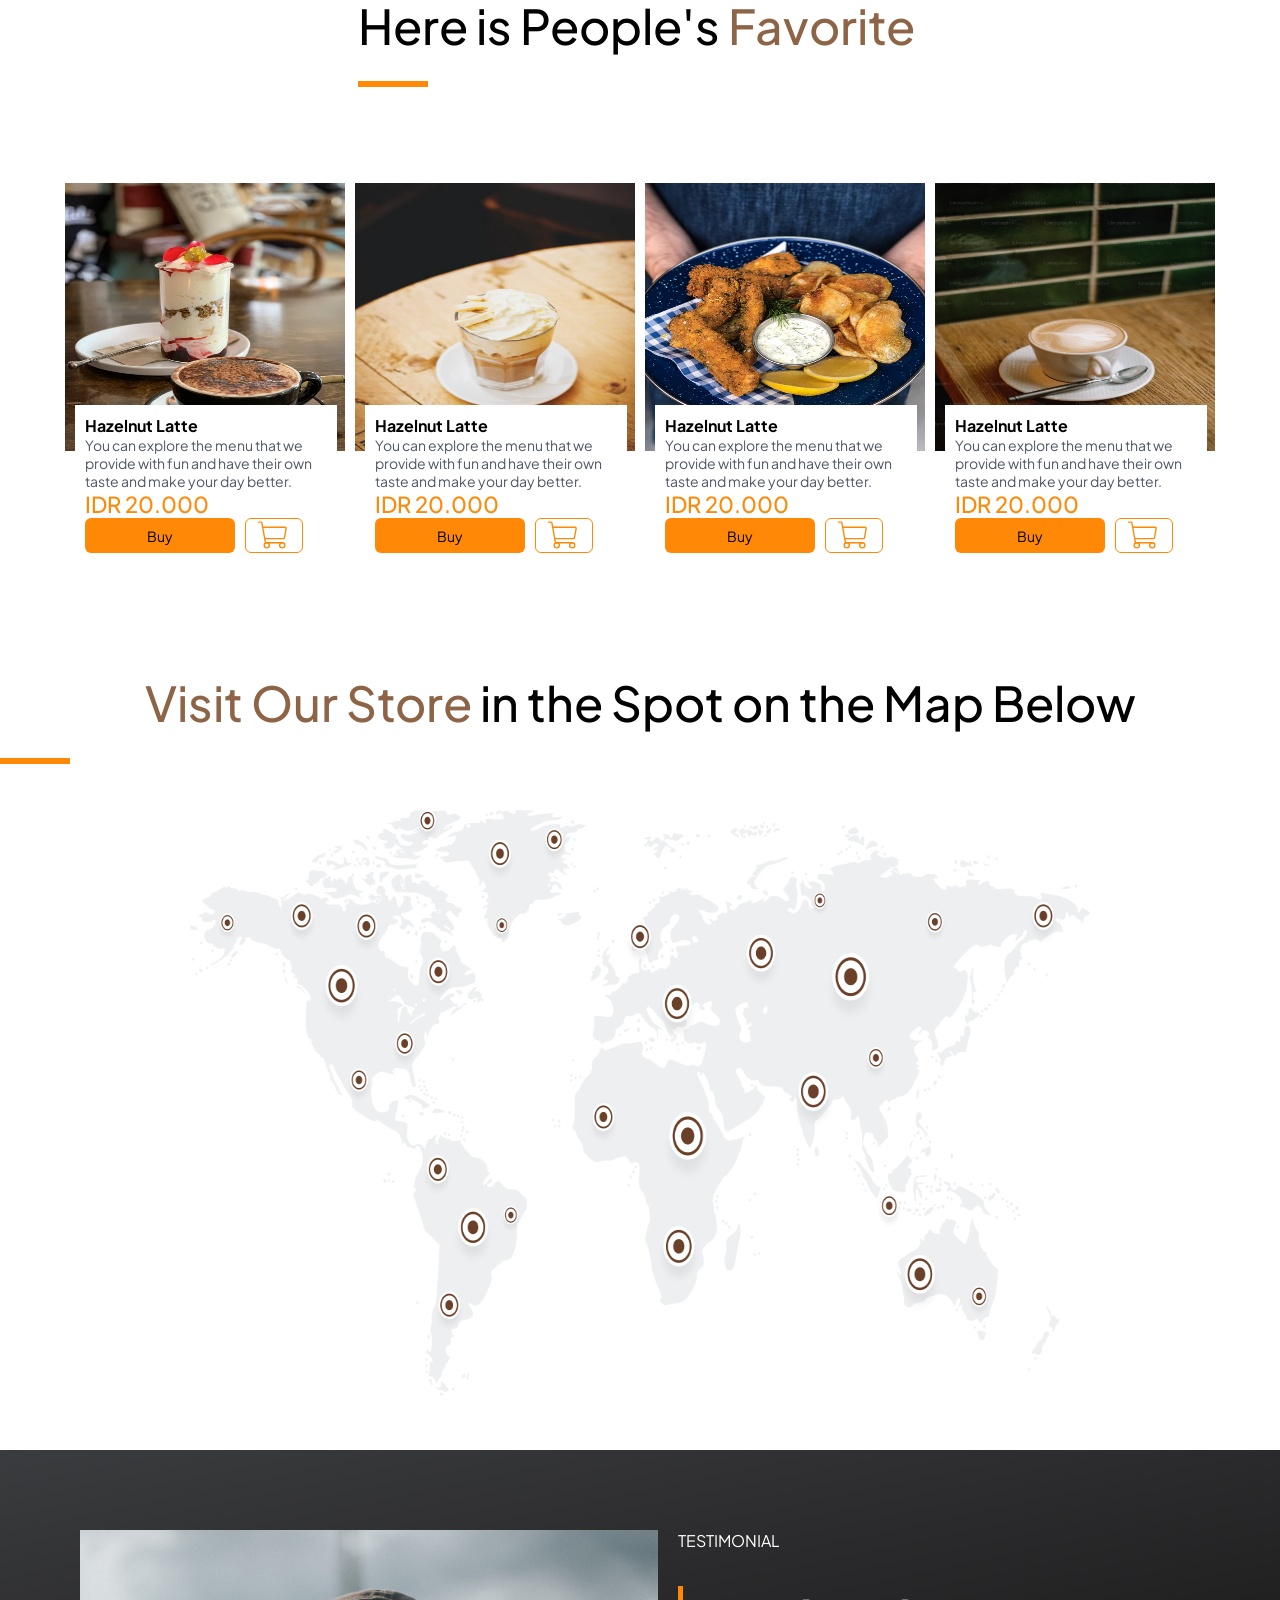
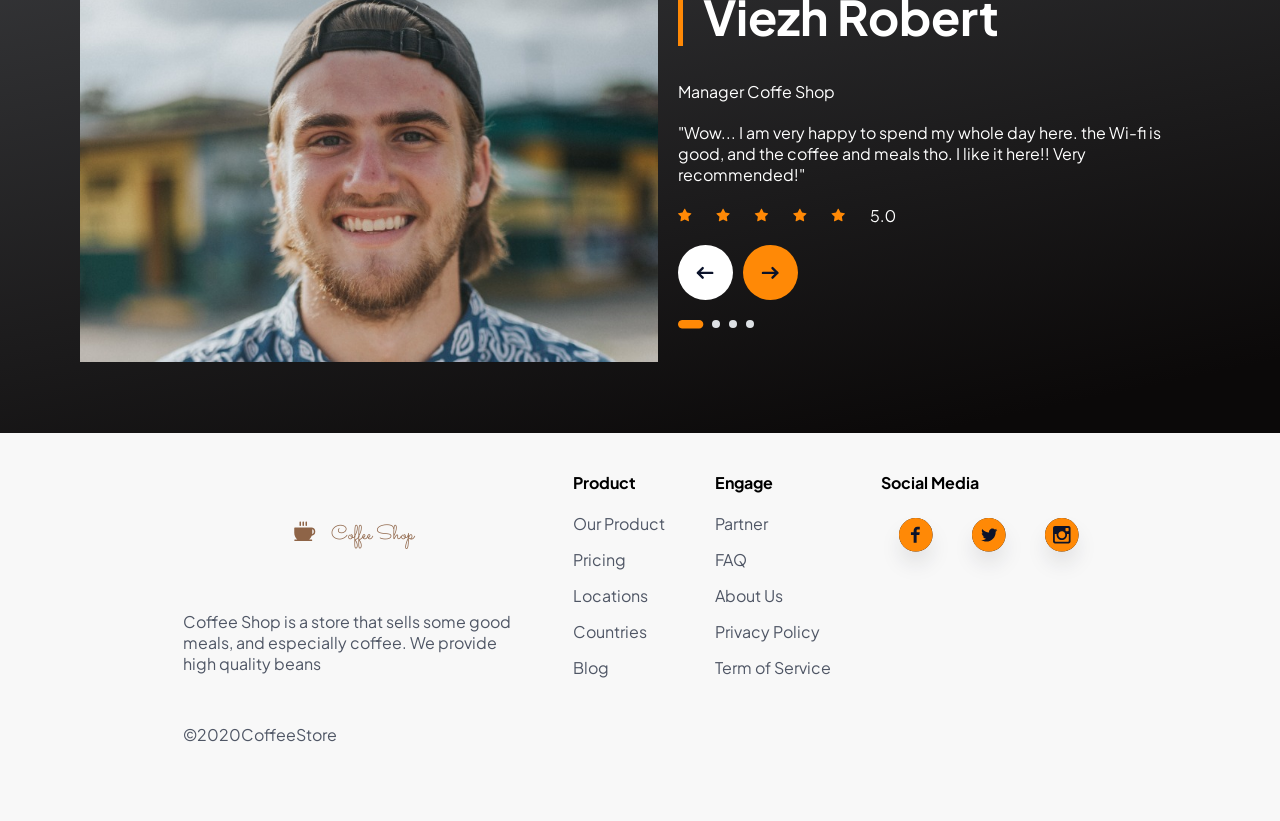
==== commit c79d6389: "fix: fixing the conflicted display" ====
--- a/index.html
+++ b/index.html
@@ -33,29 +33,27 @@
             <img class="img-nav-kanan" src="icon/ShoppingCart.svg" alt="">
             <ul>
                 <li class="signin"><a href="">Signin</a></li>
-                <li class="signup"><a href="">Sign Up</a></li>
+                <li class="signup"><a href="register.html">Sign Up</a></li>
             </ul>
         </div>
     </nav>
     <main>
-        <div class="start">
-            <div class="main-kiri">
-                <div class="content-main-kiri">
+        <div class="container-main">
+            <div>
+                <div>
                     <h1>Start Your Day with Coffee and Good Meals</h1>
-                    <p>We provide high quality beans, good taste, and healthy meals made by love just for you. Start your
-                        day
-                        with us for a bigger smile!</p>
+                    <p>We provide high quality beans, good taste, and healthy meals made by love just for you. Start your day with us for a bigger smile!</p>
                     <a class="get-start" href="">Get Started</a>
-                    <div class="co-angka">
-                        <div class="stat">
+                    <div>
+                        <div>
                             <h2>90+</h2>
                             <p>Staff</p>
                         </div>
-                        <div class="stat2">
+                        <div>
                             <h2>30+</h2>
                             <p>Stories</p>
                         </div>
-                        <div class="stat3">
+                        <div>
                             <h2>800+</h2>
                             <p>Customer</p>
                         </div>
@@ -63,13 +61,13 @@
                 </div>
             </div>
             <div class="main-kanan">
-                <img class="img-main-kanan" src="img/home.jpg" alt="">
-            </div>
-        </div>
-        <div id="provide-section">
-            <div class="provide-left">
-                <div class="content-provide-left">
-                    <h2>We Provide <span class="h2-brown">Good Coffee</span> and <span class="h2-brown">Healthy Meals</span></h2>
+                <!-- <img class="img-main-kanan" src="img/home.svg" alt=""> -->
+            </div>
+        </div>
+        <div class="provide-section">
+            <div>
+                <div>
+                    <h2>We Provide <span class="brown">Good Coffee</span> and <span class="brown">Healthy Meals</span></h2>
                     <p>You can explore the menu that we provide with fun and have their own taste and make your day
                         better.</p>
                     <ul>
@@ -80,8 +78,8 @@
                     </ul>
                 </div>
             </div>
-            <div class="provide-right">
-                <img class="img-provide-right" src="img/barista.jpg" alt="">
+            <div>
+                <img src="img/barista-Rectangle.jpg" alt="Barista">
             </div>
         </div>
         <div class="favorite-section">
@@ -98,12 +96,12 @@
                         <p>You can explore the menu that we provide with fun and have their own taste and make your day better.</p>
                         <p>IDR 20.000</p>
                         <div>
-                            <a href="#">Buy</a>
-                            <a href="#"><img src="icon/ShoppingCartOren.svg" alt=""></a>
-                        </div>
-                    </div>
-                </div>
-                <!-- <div class="haznut">
+                            <a href="detail-product.html">Buy</a>
+                            <a href="#"><img src="icon/ShoppingCartOren.svg" alt=""></a>
+                        </div>
+                    </div>
+                </div>
+                <div class="haznut">
                     <img src="img/hazelnut latte 2.png" alt="hazelnut latte 2">
                     <div class="caption">
                         <h4>Hazelnut Latte</h4>
@@ -111,7 +109,7 @@
                             better.</p>
                         <p>IDR 20.000</p>
                         <div>
-                            <a href="#">Buy</a>
+                            <a href="detail-product.html">Buy</a>
                             <a href="#"><img src="icon/ShoppingCartOren.svg" alt=""></a>
                         </div>
                     </div>
@@ -124,7 +122,7 @@
                             better.</p>
                         <p>IDR 20.000</p>
                         <div>
-                            <a href="#">Buy</a>
+                            <a href="detail-product.html">Buy</a>
                             <a href="#"><img src="icon/ShoppingCartOren.svg" alt=""></a>
                         </div>
                     </div>
@@ -137,11 +135,11 @@
                             better.</p>
                         <p>IDR 20.000</p>
                         <div>
-                            <a href="#">Buy</a>
-                            <a href="#"><img src="icon/ShoppingCartOren.svg" alt=""></a>
-                        </div>
-                    </div>
-                </div> -->
+                            <a href="detail-product.html">Buy</a>
+                            <a href="#"><img src="icon/ShoppingCartOren.svg" alt=""></a>
+                        </div>
+                    </div>
+                </div>
             </div>
         </div>
         <div class="visit">
@@ -151,7 +149,7 @@
             <img src="img/Huge Global.png" alt="Global Map">
         </div>
         <div class="testimonial">
-            <div class="container">
+            <div>
                 <div>
                     <img src="img/viezh robert.jpg" alt="viezh robert">
                 </div>
@@ -222,7 +220,7 @@
             <a class="chat" href="https://wa.me/6288805101408?text=Haloo%20Anton"><img src="icon/ChatCircleDots.svg" alt="" style="width: 50px;"/></a>
         </div>
     </main>
-    <script>
+    <!-- <script>
         const productsType = [
             {
                 Image : "./img/hazelnut-latte-1.png",
@@ -251,13 +249,13 @@
             const price = document.createElement("p")
             price.textContent = "IDR 20.000"
             caption.append(price)
-            const option = document.createElement("div")
-        //         const buyOption = document.createElement("a")
-        //         const cartOption = document.createElement("a")
-        //         option.append(buyOption, caption)
-        //     caption.append(menu, desc, price, option)
-        // container.append(caption)
-    </script>
+            const option = document.createElement("div") 
+                const buyOption = document.createElement("a")
+                const cartOption = document.createElement("a")
+                option.append(buyOption, caption)
+            caption.append(menu, desc, price, option)
+        container.append(caption)
+    </script> -->
 </body>
 
 </html>
--- a/style.css
+++ b/style.css
@@ -12,7 +12,7 @@
     display: inline-block;
     width: 780px;
     margin-left: 5%;
-    margin-top: 5%;
+    /* margin-top: 5%; */
     vertical-align: top
 }
 
@@ -177,6 +177,8 @@
     width: 100%;
     position: fixed;
     display: flex;
+    flex-direction: row;
+    justify-content: space-around;
     top: 0;
     z-index: 5;
     height: 75px;
@@ -236,7 +238,7 @@
     text-decoration-line: none;
 }
 .nav-kanan{
-    float: right;
+    /* float: right; */
     margin-right: 9.5%;
     margin-top: 1%;
     vertical-align: middle;
@@ -289,171 +291,139 @@
     border-radius: 5px;
 
 }
-
-.main{
-    width: 100%;
-}
-.main-kiri{
-    top: -7px;
+.container-main{
+    display: flex;
+    flex-direction: row;
+}
+.container-main> :first-child{
+    /* top: -7px; */
     background: linear-gradient(168.18deg, #777C82 -114.74%, #0B0909 91.35%);
     height: 1024px;
     width: 50%;
-    position: absolute;
-    margin-top: -25px;
-}
-.content-main-kiri{
-    /* margin-top: 280px;
-    margin-left: ; */
-    margin: 40% 10% 60% 15%;
+    /* position: absolute; */
+    /* margin-top: -25px; */
+}
+.container-main> :first-child>:first-child{
+    margin: 40% 10%;
     width: 65%;
-}
-.content-main-kiri h1{
+    display: flex;
+    flex-direction: column;
+    gap: 30px;
+}
+.container-main> :first-child>:first-child > h1{
     font-size: 48px;
     font-family: "Plus Jakarta Sans", sans-serif;
     font-weight: 500;
     color: white;
 }
-.content-main-kiri p{
+.container-main> :first-child>:first-child > p{
     font-size: 16px;
     font-family: "Plus Jakarta Sans", sans-serif;
     font-weight: 400;
     color: white;
-    
-}
-.get-start{
+}
+.container-main> :first-child>:first-child > a{
     background-color: #FF8906;
     text-decoration-line: none;
     font-family: "Plus Jakarta Sans", sans-serif;
     padding: 15px 30px;
-    margin-top: 30px;
-    position: absolute;
+    /* margin-top: 30px; */
     border-radius: 5px;
     font-size: 14px;
     color: #0B0909;
-
-}
-.co-angka{
-    margin-top: 90px;
-    display: inline-block;
-    width: 100%;
-}
-.co-angka div{
-    display: inline-block;
-    width: 90px;
-}
-.stat{
-    margin-right: 0px;
-}
-.stat2 {
-    margin-left: 45px;
-    border-left: solid 1px white;
-    padding-left: 45px;
-}
-.stat3 {
-    border-left: solid 1px white;
-    padding-left: 40px;
-    margin-left: 100px;
-}
-.stat2 h2 p{
-    /* margin-left: 50px; */
-    /* padding-left: 90px; */
-}
-.co-angka h2{
-    font-family: "Plus Jakarta Sans", sans-serif;
-    font-weight: 500;
+    width: 30%;
+    text-align: center;
+}
+.container-main> :first-child>:first-child >:last-child{
+    width: 100%;
+    display: flex;
+    flex-direction: row;
+    justify-content: space-between;
+}
+.container-main> :first-child>:first-child >:last-child>*{
+    width: 30%;
+}
+.container-main> :first-child>:first-child >:last-child> *>h2{
+    font-family: "Plus Jakarta Sans", sans-serif;
+    font-weight: 500;
+    font-size: 60px;
+    color: #FF8906;
+}
+.container-main> :first-child>:first-child >:last-child>:first-child{
+    border-right: white solid 1px;
+    /* padding-right: 15%; */
+}
+.container-main> :first-child>:first-child >:last-child>:last-child{
+    border-left: white solid 1px;
+    padding-left: 10%;
+}
+
+.container-main>:last-child{
+    width: 50%;
+    height: 1024px;
+    background-image: url(img/home.svg);
+}
+/* .container-main>:last-child img { */
+    /* margin-top: -50px; */
+    /* float: right; */
+    /* z-index: 1; */
+/* } */
+.provide-section{
+    width: 100%;
+    display: flex;
+}
+.provide-section>:first-child{
+    width: 50%;
+    display: flex;
+    justify-content: center;
+    align-items: center;
+    
+}
+.provide-section>:first-child>:first-child{
+    width: 65%;
+    display: flex;
+    flex-direction: column;
+    gap: 20px;
+}
+.provide-section>:first-child>:first-child h2{
     font-size: 48px;
-    color: #FF8906;
-}
-.main-kanan{
-    margin-top: -50px;
-}
-.img-main-kanan{
-    /* margin-top: -50px; */
-    height: 1024px;
+    font-weight: 500;
+}
+.provide-section>:first-child>:first-child p{
+    font-size: 16px;
+    color: #4F5665;
+}
+.provide-section>:first-child>:first-child ul{
+    list-style: url(icon/bullet.svg);
+    display: flex;
+    flex-direction: column;
+    gap: 30px;
+}
+.provide-section>:first-child>:first-child li{
+    font-size: 14px;
+}
+
+.provide-section>:last-child{
     width: 50%;
-    float: right;
-    z-index: 1;
-}
-#provide-section{
-    /* background-color: #8E6447; */
-    border-radius: 2px solid black;
-    width: 100%;
-    height: 574px;
-    top: 992px;
-    position: absolute;
-    font-family: "Plus Jakarta Sans", sans-serif;
-
-
-    .provide-left{
-        width: 50%;
-        height: 100%;
-        float: left;
-        /* background-color: #4F5665; */
-
-        .content-provide-left{
-            margin: 9%;
-            
-            h2{
-                font-size: 48px;
-                font-weight: 500;
-            }
-            .h2-brown{
-                color: #8E6447;
-            }
-            p{
-                font-size: 16px;
-                font-weight: 400;
-                margin-top: 25px;
-            }
-            li{
-                font-size: 14px;
-                font-weight: 400;
-                padding-bottom: 10px;
-                /* margin-top: 10px; */
-                /* margin-bottom: 10px; */
-                top: 0;
-                /* border: 1px solid black; */
-                vertical-align:top;
-                
-            }
-            ul{
-                list-style: url(icon/bx_bxs-check-circle.png);
-                /* border: #FF8906 1px solid; */
-                vertical-align: middle;
-                
-                margin-left: 30px;
-                margin-top: 25px;
-                top: 0;
-                /* padding-top: 30px; */
-                
-                
-            }
-        }
-    }
-    .provide-right{
-        /* background-color: aqua; */
-        
-        width: 50%;
-        height: 100%;
-        display: inline-block;
-        overflow: hidden
-    }
-    .provide-right img{
-        width: 100%;
-        
-    }
+}
+.provide-section>:last-child img{
+    width: 100%;
+    height: 100%;
 }
 
 .favorite-section{
     /* background-color: violet; */
-    position: relative;
-    top: 630px;
+    /* position: relative; */
+    /* top: 630px; */
     width: 100%;
     /* margin-top: 100px; */
     display: flex;
     flex-direction: column;
     align-items: center;
     /* align-content: ; */
+}
+.favorite-section > :first-child{
+    margin-top: 50px;
 }
 .favorite-section h2{
     font-size: 48px;
@@ -534,10 +504,11 @@
     padding: 10px;
 }
 .visit{
-    position: relative;
-    top: 620px;
+    /* position: relative;
+    top: 620px; */
     justify-items: center;
     text-align: center;
+    margin-bottom: 50px;
 }
 .visit h1{
     font-size: 48px;
@@ -551,9 +522,9 @@
     width: 900px;
     height: 586px;
 }
-.container{
+.testimonial > :first-child{
     position: relative;
-    top: 700px;
+    /* top: 700px; */
     background: linear-gradient(168.18deg, #777C82 -114.74%, #0B0909 91.35%);
     display: flex;
     vertical-align: middle;
@@ -561,23 +532,23 @@
     gap: 20px;
     padding: 80px;
 }
-.testimonial > .container div:last-child > div:last-of-type{
+.testimonial > :first-child> div:last-child > div:last-of-type{
     display: flex;
     gap: 10px;
     height: 55px;
     width: 103px;
 }
-.testimonial > .container > div:last-child{
+.testimonial > :first-child > div:last-child{
     display: flex;
     flex-direction: column;
     gap: 20px;
     width: 500px;
 }
-.testimonial > .container > div:last-child p{
+.testimonial > :first-child> div:last-child p{
     color: white;
     font-size: 16px;
 }
-.testimonial > .container > div:last-child h1{
+.testimonial > :first-child> div:last-child h1{
     border-left: #FF8906 5px solid;
     font-size: 48px;
     color: white;
@@ -587,15 +558,15 @@
     padding-left: 20px;
     vertical-align: middle;
 }
-.testimonial > .container div:last-child .bintang{
+.testimonial > :first-child> div:last-child .bintang{
     width: 220px;
     height: 20px;
 }
-.testimonial > .container div:last-child > img:last-child{
+.testimonial >:first-child> div:last-child > img:last-child{
     height: 9px;
     width: 76px;
 }
-.testimonial > .container div:first-child{
+.testimonial > :first-child>div:first-child{
     width: 578px;
     height: 432px;
 }
@@ -1071,6 +1042,8 @@
     border-radius: 5px;
     text-align: center;
     align-content: center;
+    text-decoration: none;
+    color: #0B0909;
 }
 .cart{
     width: 47%;
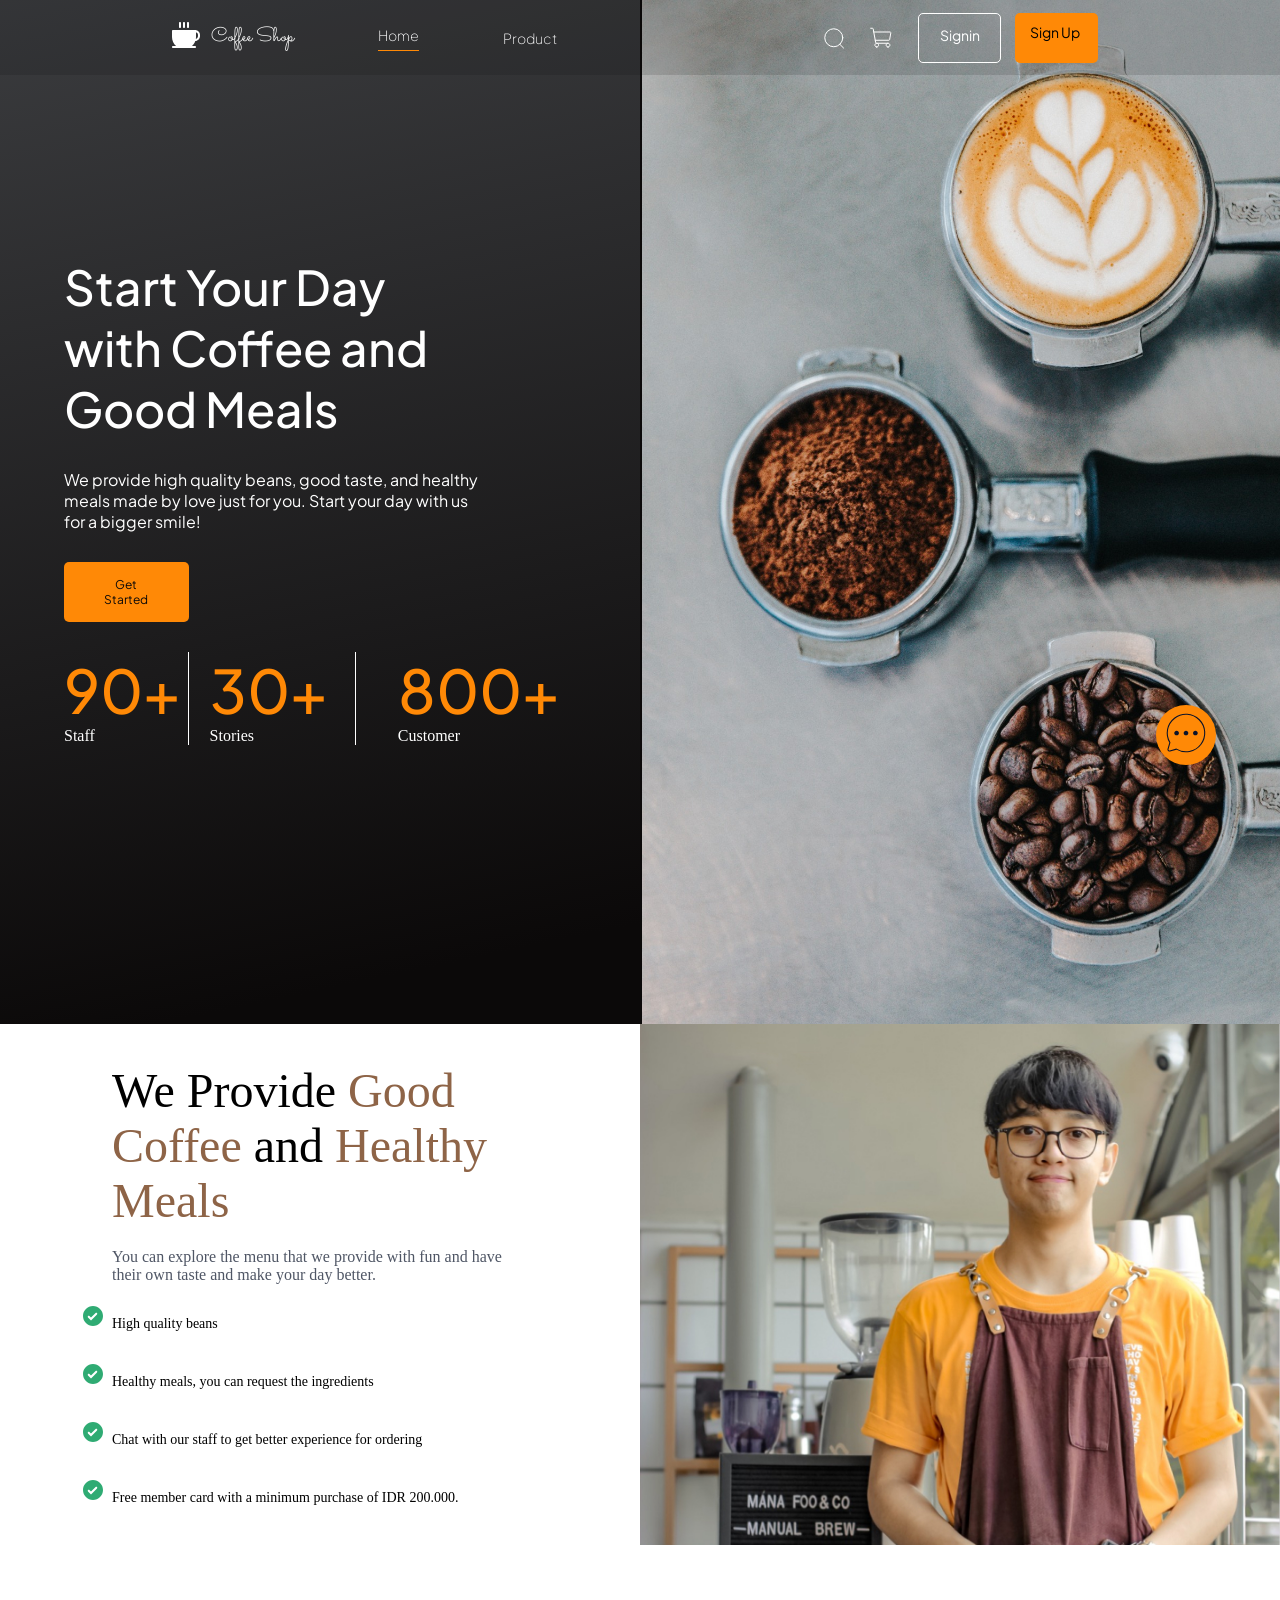
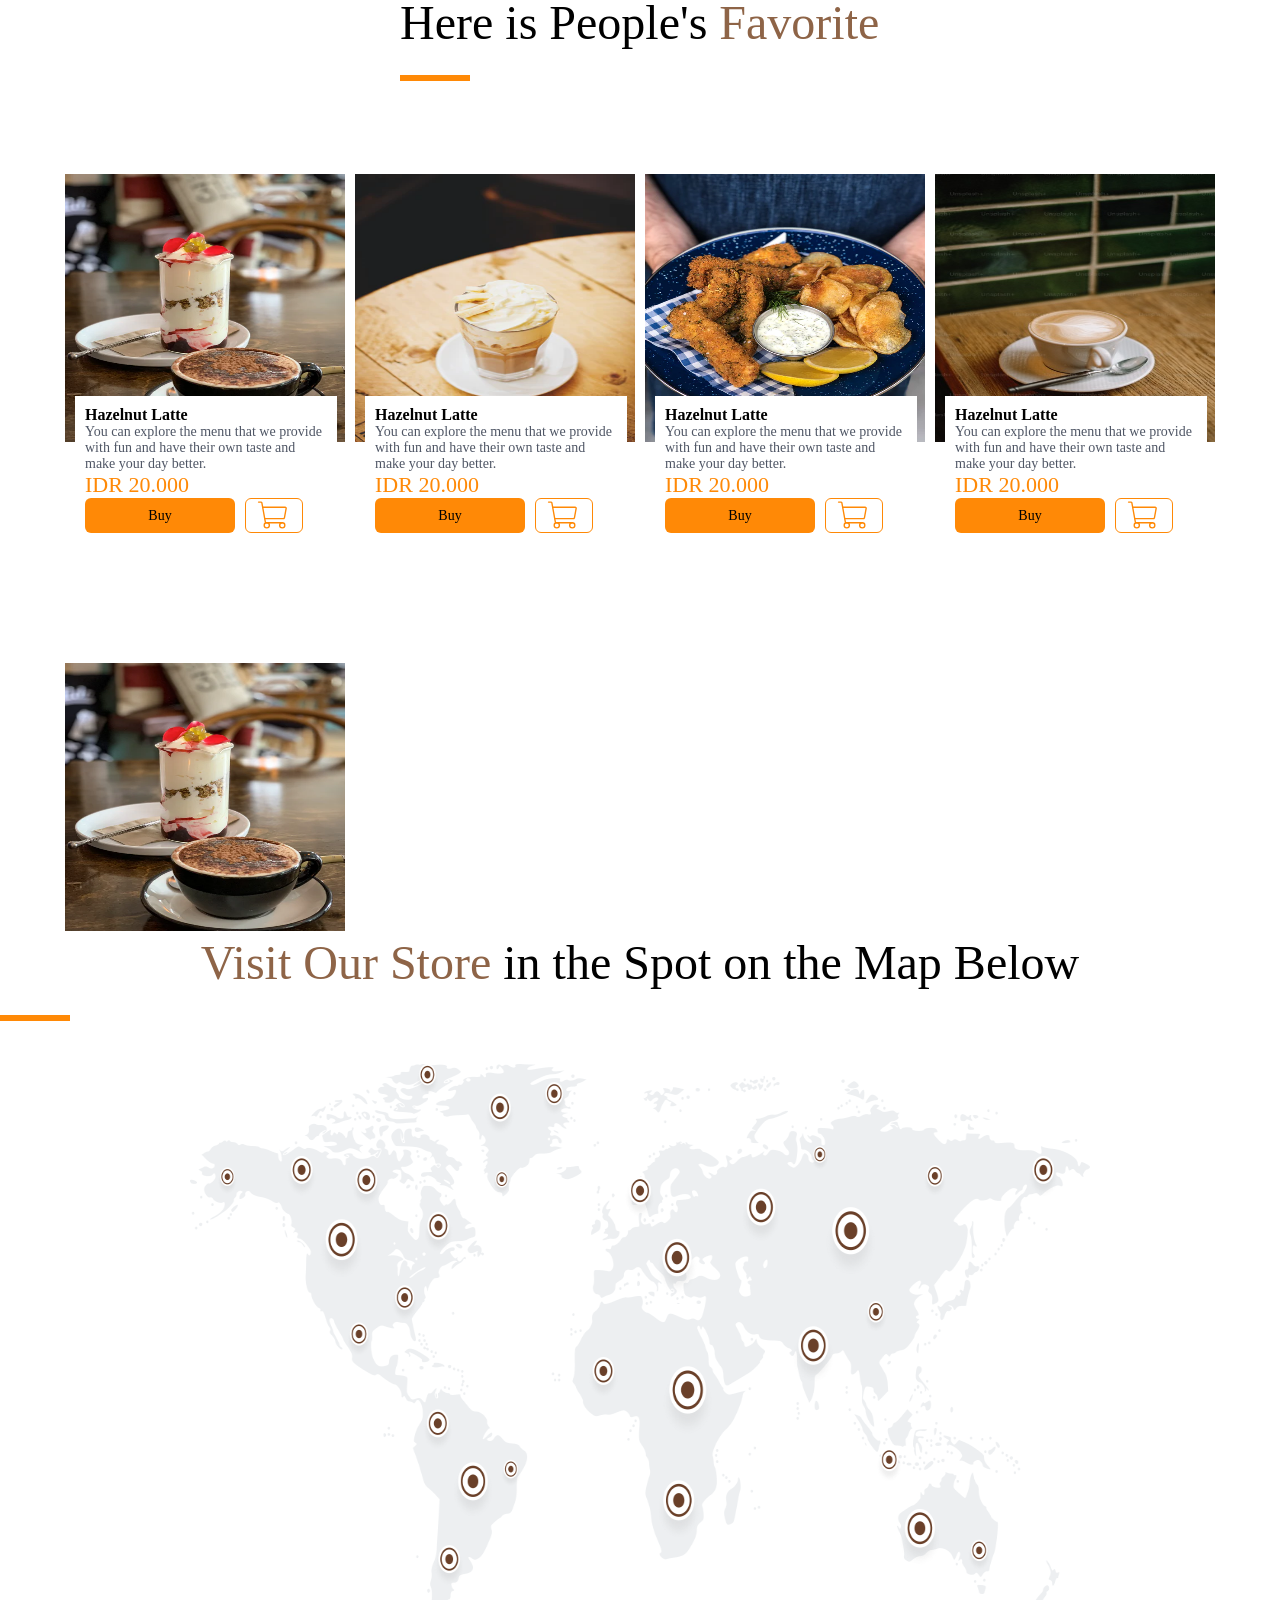
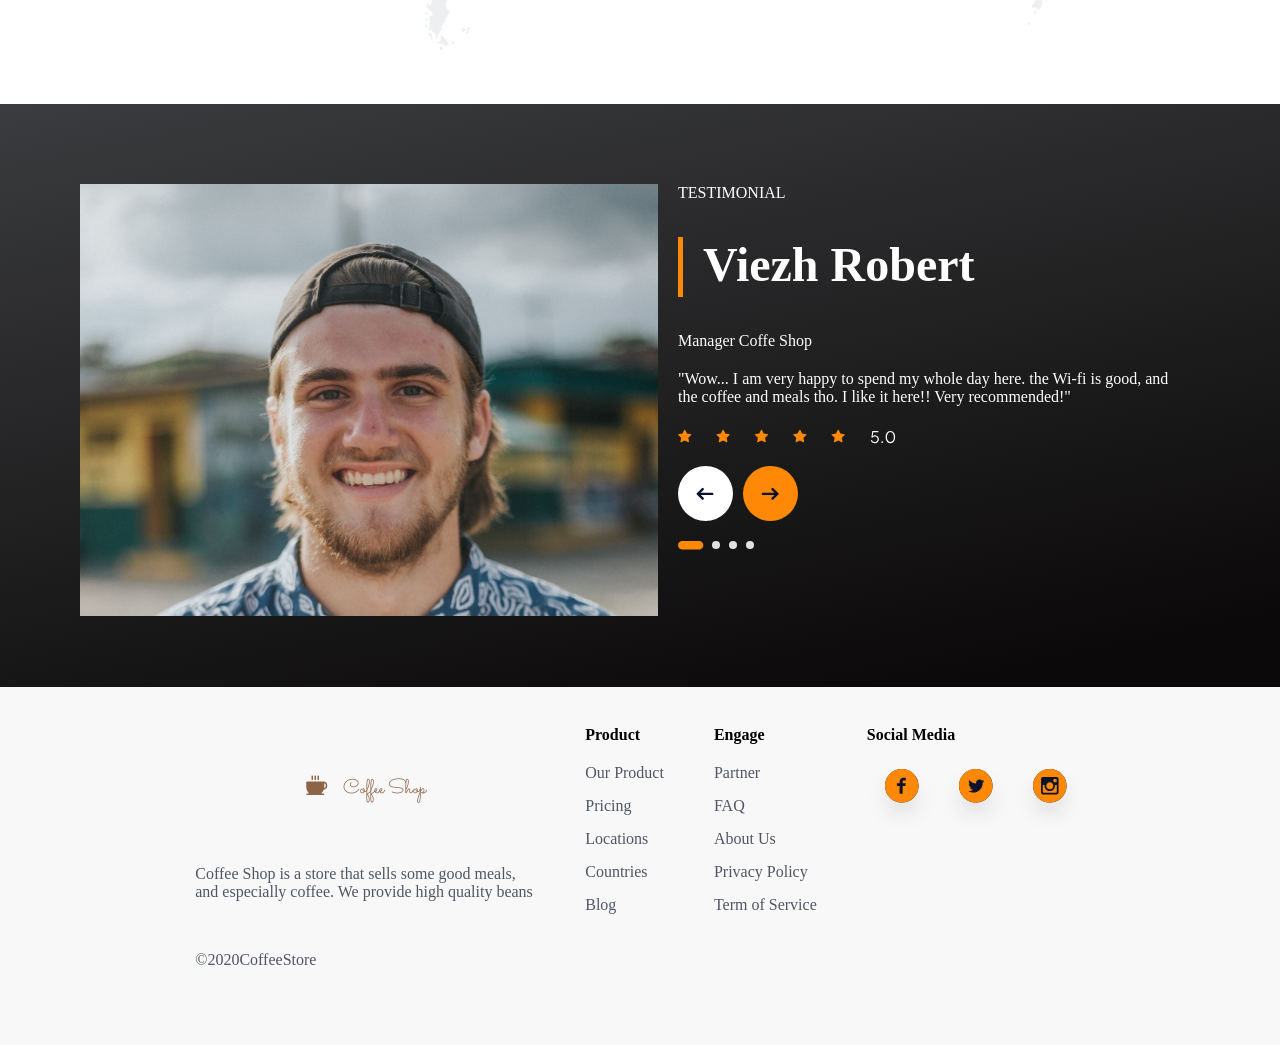
==== commit d12dee6d: "feat: create checkout product page" ====
--- a/index.html
+++ b/index.html
@@ -18,13 +18,12 @@
     <nav class="navbar">
         <div class="nav-kiri">
             <div class="nav-icon">
-                <img class="nav-icon-img" src="icon/logo-putih.svg" alt="">
-                <p>Coffee Shop</p>
+                <a href="index.html"><img class="nav-icon-img" src="icon/logo-putih.svg" alt=""><p>Coffee Shop</p></a>
             </div>
             <div class="nav-list">
                 <ul>
-                    <li class="home"><a href="">Home</a></li>
-                    <li><a href="">Product</a></li>
+                    <li class="home"><a href="index.html">Home</a></li>
+                    <li><a href="products.html">Product</a></li>
                 </ul>
             </div>
         </div>
@@ -32,7 +31,7 @@
             <img class="img-nav-kanan" src="icon/Search.svg" alt="">
             <img class="img-nav-kanan" src="icon/ShoppingCart.svg" alt="">
             <ul>
-                <li class="signin"><a href="">Signin</a></li>
+                <li class="signin"><a href="login.html">Signin</a></li>
                 <li class="signup"><a href="register.html">Sign Up</a></li>
             </ul>
         </div>
@@ -220,7 +219,7 @@
             <a class="chat" href="https://wa.me/6288805101408?text=Haloo%20Anton"><img src="icon/ChatCircleDots.svg" alt="" style="width: 50px;"/></a>
         </div>
     </main>
-    <!-- <script>
+    <script>
         const productsType = [
             {
                 Image : "./img/hazelnut-latte-1.png",
@@ -237,10 +236,10 @@
         img.setAttribute("alt", "hazelnut latte")
         container.append(img)
         product.append(container)
-
+        const detail = document.querySelector(".caption")
         const caption = document.createElement("div")
             const menu = document.createElement("h4")
-            menu.setAttribute("tag", "h4")
+            // menu.setAttribute("tag", "h4")
             menu.textContent="Hazelnut Latte"
             caption.append(menu)
             const desc = document.createElement("p")
@@ -254,8 +253,9 @@
                 const cartOption = document.createElement("a")
                 option.append(buyOption, caption)
             caption.append(menu, desc, price, option)
-        container.append(caption)
-    </script> -->
+            detail.append.caption
+            container.append(detail)
+    </script>
 </body>
 
 </html>
--- a/style.css
+++ b/style.css
@@ -2,63 +2,59 @@
     margin: 0;
     padding: 0;
     box-sizing: border-box;
-    font-family: "Plus Jakarta Sans", sans-serif;
-}
-
-.imgLeft{
-    display: inline-block;
-}
-.main{
-    display: inline-block;
-    width: 780px;
-    margin-left: 5%;
-    /* margin-top: 5%; */
-    vertical-align: top
-}
-
-.header{
-
-    display: inline-block;
+    /* font-family: "Plus Jakarta Sans", sans-serif, sacramento; */
+}
+.register-page{
+    width: 100%;
+    display: flex;
+    gap: 100px;
+}
+.register-page>:first-child{
+    width: 33%;
+}
+.register-page>:nth-child(2){
+    width: 67%;
+    display: flex;
+    flex-direction: column;
+    margin-top: 5%;
 }
 .logo{
-    display: inline-block;
-}
-.name{
+    display:flex;
+    gap: 10px;
+}
+.logo>:last-child{
     font-family: sacramento;
     color: #8E6447;
-    display: inline-block;
-    margin-left: 13px;
-}
-.name h1{
     font-size: 20px;
     font-weight: 400;
-    display: inline-block;
-}
-
-.register-form{
-
+}
+.logo>:last-child h1{
+    font-size: 20px;
+    font-weight: 400;
+}
+.register-page>:nth-child(2)>:nth-child(2){
+    width: 85%;
     margin-top: 50px;
-}
-
-.register h2 {
+    display: flex;
+    flex-direction: column;
+    gap: 30px;
+}
+.register-page>:nth-child(2)>:nth-child(2)>p:first-of-type{
+    color: #4F5665;
+    font-family: "Plus Jakarta Sans", sans-serif;
+}
+.register-page>:nth-child(2)>:nth-child(2)>h2 {
     font-family: "Plus Jakarta Sans", sans-serif;
     font-optical-sizing: auto;
     font-weight: 600;
     color: #8E6447;
 }
-.register p{
-    font-family: "Plus Jakarta Sans", sans-serif;
-    font-optical-sizing: auto;
-    font-weight: 400;
-    font-style: normal;
-    color: #8E6447;
-    margin-top: 20px;
-}
-
-.container{
-    margin-top: 20px;
-}
-.title h3{
+.input-box{
+    display: flex;
+    flex-direction: column;
+    gap: 10px;
+}
+.input-box h3{
     font-family: "Plus Jakarta Sans", sans-serif;
     font-weight: 600;
     font-size: 16px;
@@ -71,8 +67,7 @@
 .form{
     position: relative;
     height: 50px;
-    margin-top: 10px;
-    margin-bottom: 20px;
+    width: 100%;
 }
 .icon{
     position: absolute;
@@ -97,7 +92,15 @@
     border-radius: 8px;
     position: absolute;
 }
-.button-reg{
+.reg-bawah{
+    display: flex;
+    flex-direction: column;
+    justify-content: center;
+    text-align: center;
+    gap: 20px;
+}
+.reg-bawah>button{
+    cursor: pointer;
     width: 100%;
     font-family: "Plus Jakarta Sans", sans-serif;
     font-weight: 500;
@@ -115,49 +118,42 @@
     font-family: "Plus Jakarta Sans", sans-serif;
     color: #4F5665;
     font-weight: 400;
-    margin-top: 20px;
-    margin-bottom: 20px;
-    padding-left: 40%;
 }
 .reg-bawah a{
     color: #FF8906;
     text-decoration-line: none;
 }
-.reg-bawah>.or{
-    margin-left: 8.5%;
+.reg-bawah>p:last-child{
+    text-align: center;
     color: #AAAAAA;
 }
 
 .fbgoogle{
     width: 100%;
-    display: inline-block;    
-}
-.fbgoogle>.box{
+    display: flex;
+    justify-content: space-evenly;
+}
+.fbgoogle> a{
+    /* background-color: #D00000; */
+    width: 100%;
     position:relative;
     border: 1px solid #FFFFFF;
     box-shadow: #00000014;
     border-radius: 10px;
-    display: inline-block;
+    /* display: inline-block; */
+    display: flex;
+    flex-direction: row;
+    align-items: center;
+    justify-content: center;
+    text-decoration: none;
     height: 50px;
     width: 48%;
     text-align: center;
     padding-top: 10px;
     box-shadow: 0px 4px #00000014;
 }
-.icon-fb{
-    left: 5%;
-    vertical-align: middle;
-}
-.google{
-    border: solid 1px;
-    border-radius: 10px;
-    display: inline-block;
-    height: 50px;
-    width: 48%;
-    text-align: center;
-    padding-top: 10px;
-}
-.fbgoogle p{
+
+.fbgoogle a p{
     display: inline-block;
     font-family: "Plus Jakarta Sans", sans-serif;
     font-weight: 500;
@@ -168,8 +164,16 @@
     vertical-align: middle;
     margin-left: 15px;
 }
-.icon-google{
-    vertical-align: middle;
+.register-page>:nth-child(2)>:nth-child(2)>.forgot-pw{
+    display: flex;
+    flex-direction: row;
+    justify-content:flex-end;
+}
+.register-page>:nth-child(2)>:nth-child(2)>.forgot-pw a{
+    text-decoration: none;
+    color: #FF8906;
+    font-size: 16px;
+    font-family: "Plus Jakarta Sans", sans-serif;
 }
 
 /* home - index */
@@ -329,7 +333,7 @@
     padding: 15px 30px;
     /* margin-top: 30px; */
     border-radius: 5px;
-    font-size: 14px;
+    font-size: 12px;
     color: #0B0909;
     width: 30%;
     text-align: center;
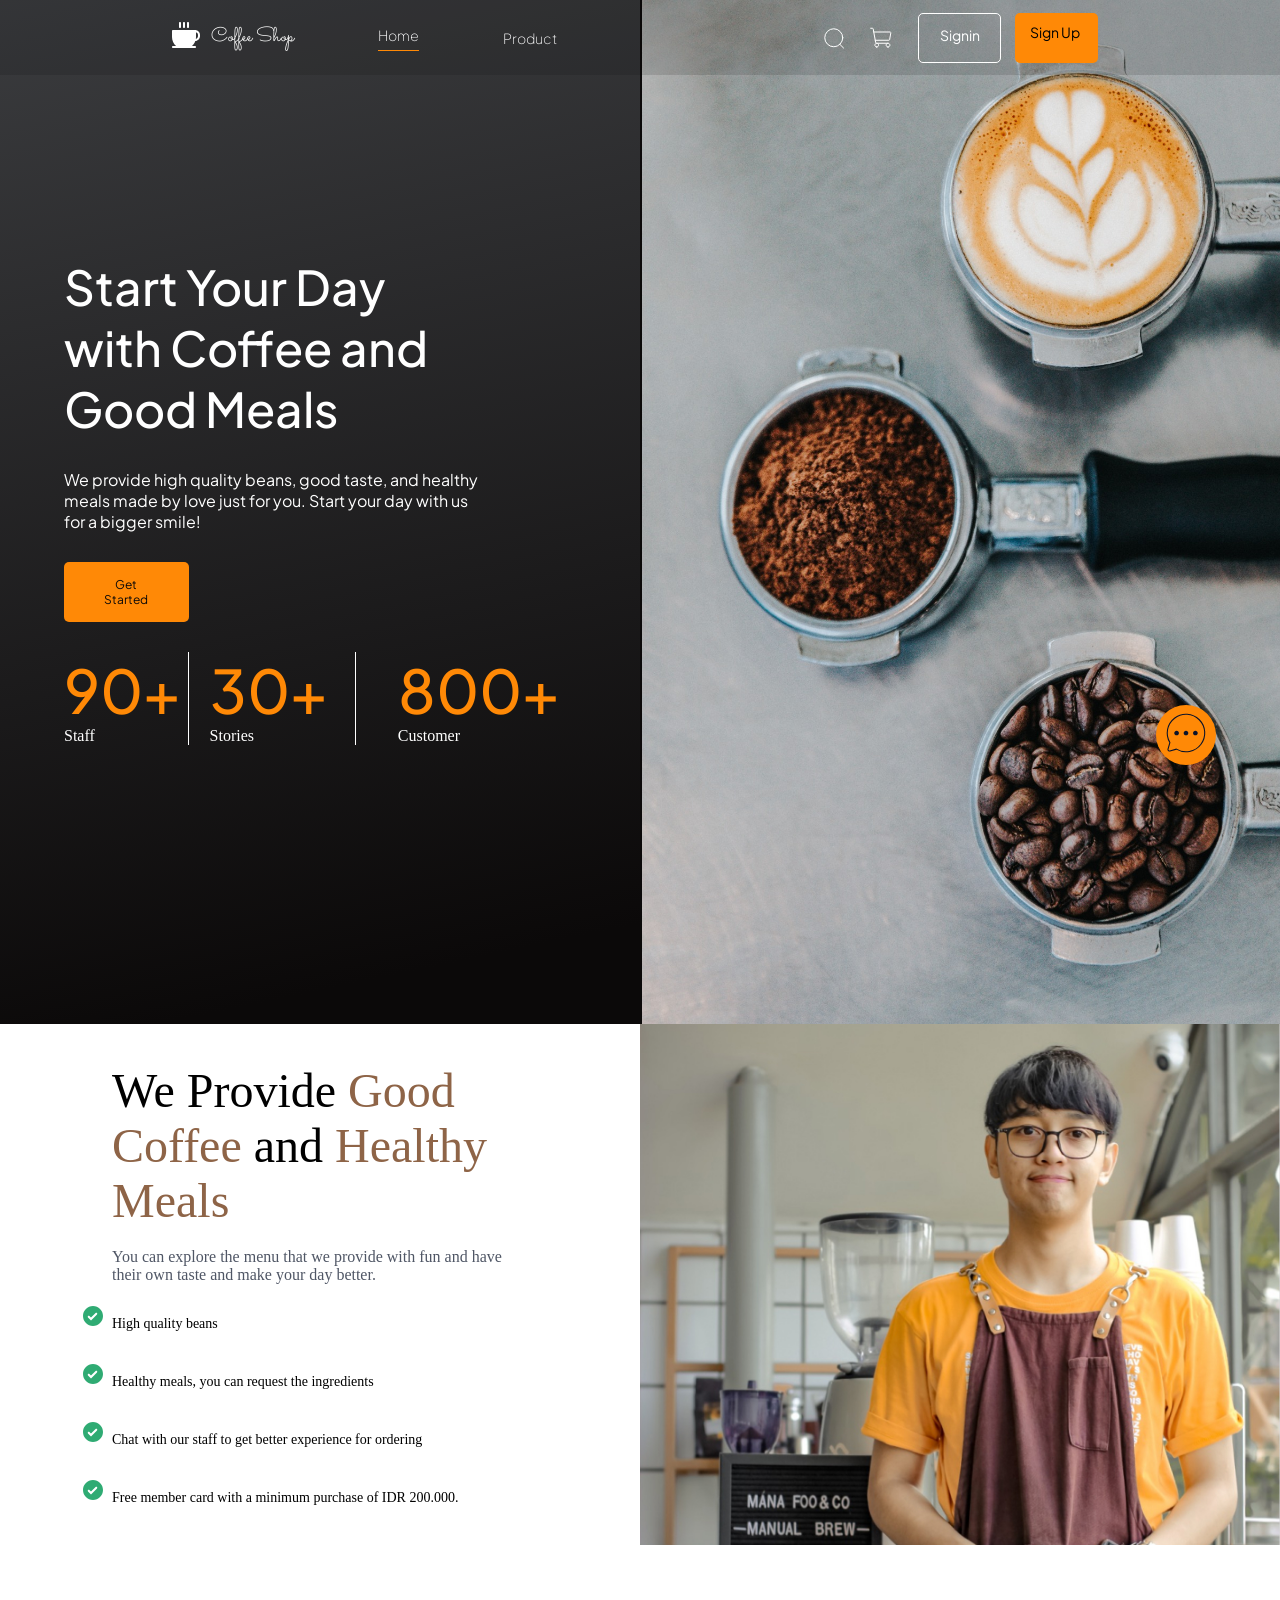
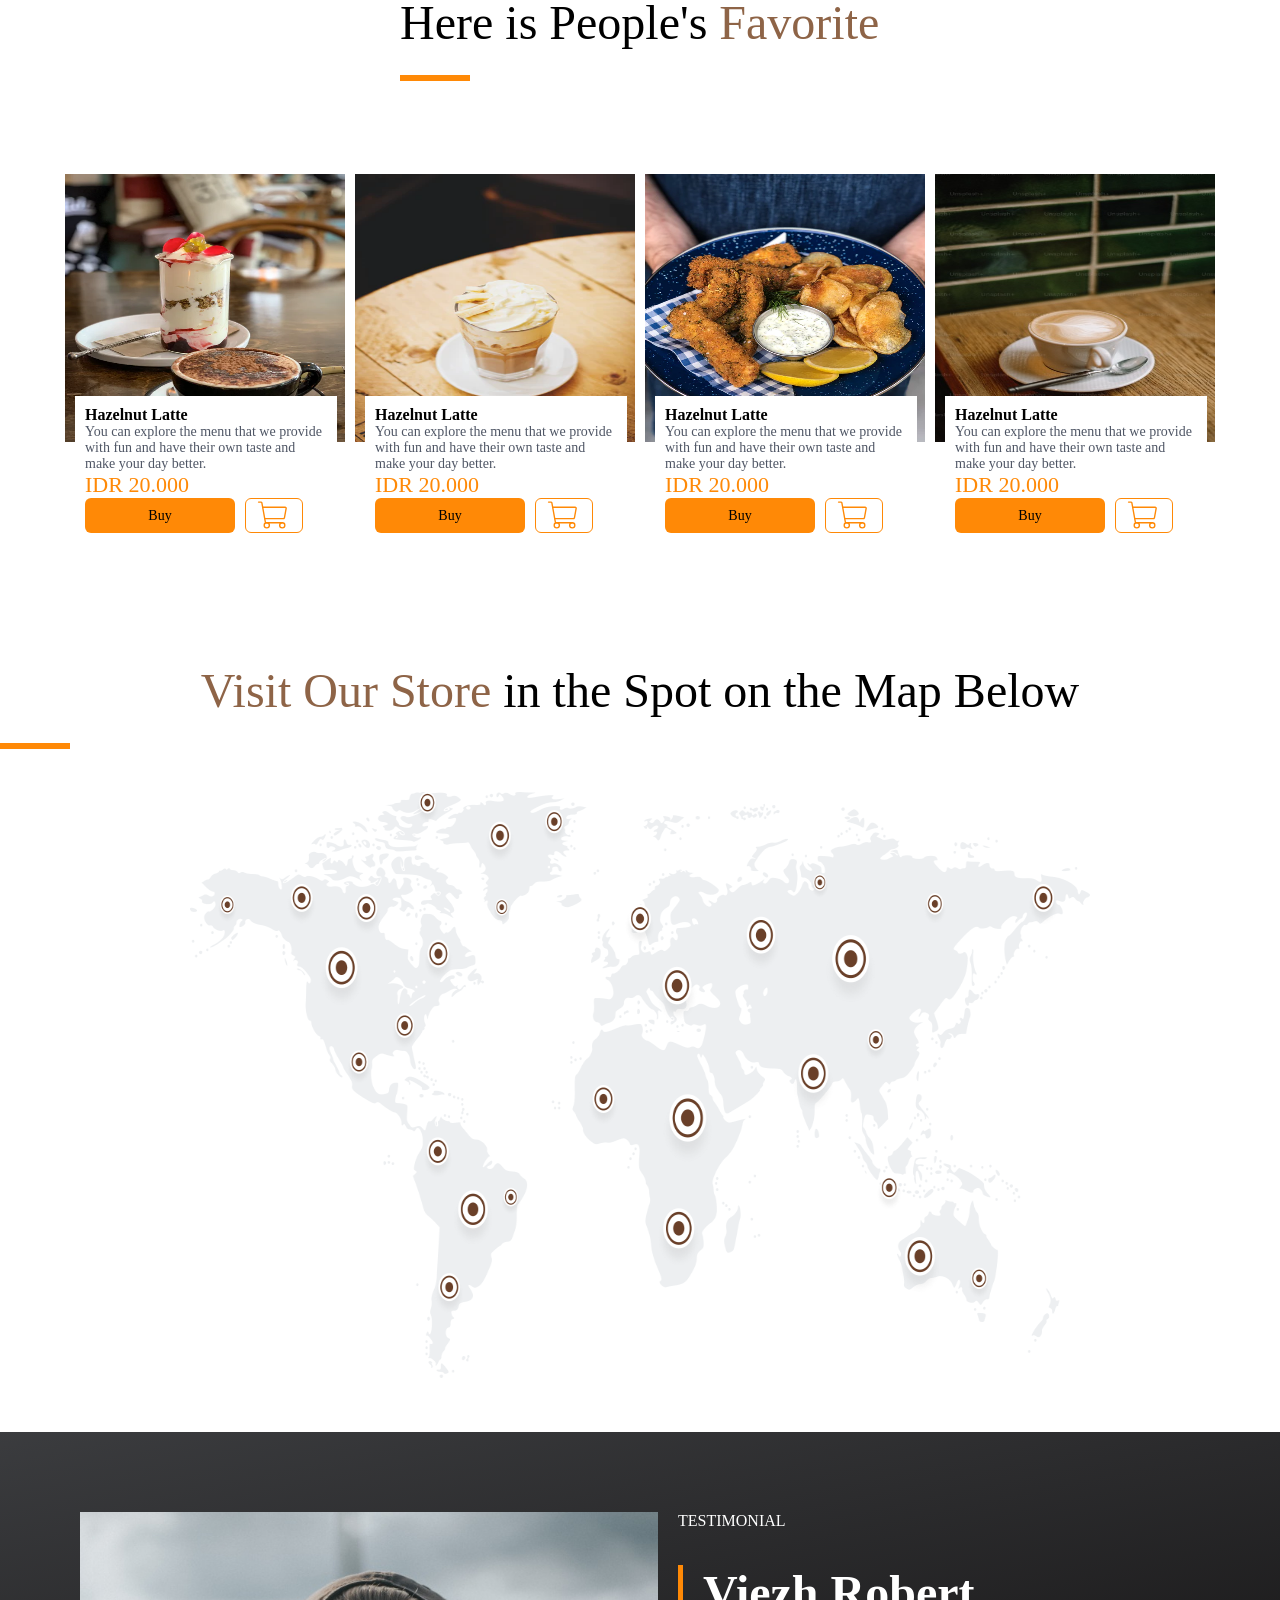
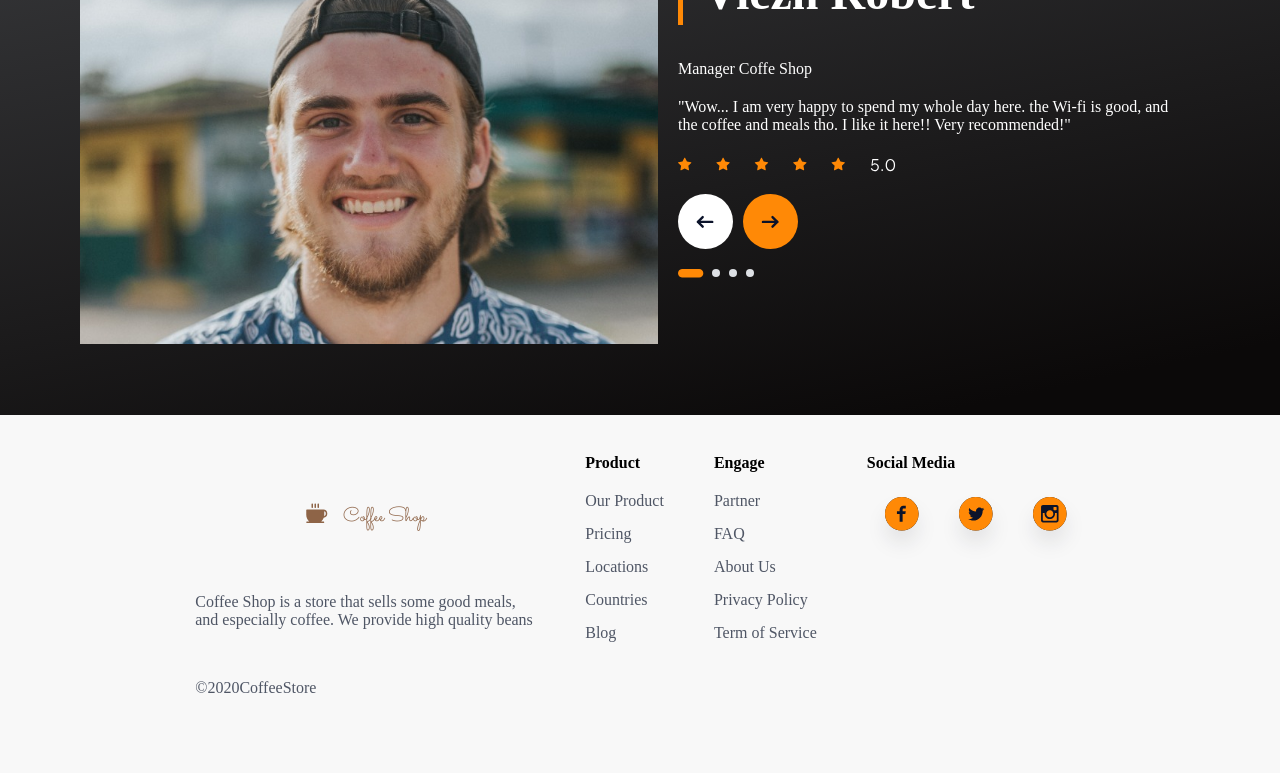
==== commit 82981170: "feat: slicing checkout product page" ====
--- a/index.html
+++ b/index.html
@@ -42,7 +42,7 @@
                 <div>
                     <h1>Start Your Day with Coffee and Good Meals</h1>
                     <p>We provide high quality beans, good taste, and healthy meals made by love just for you. Start your day with us for a bigger smile!</p>
-                    <a class="get-start" href="">Get Started</a>
+                    <a class="get-start" href="products.html">Get Started</a>
                     <div>
                         <div>
                             <h2>90+</h2>
@@ -220,41 +220,41 @@
         </div>
     </main>
     <script>
-        const productsType = [
-            {
-                Image : "./img/hazelnut-latte-1.png",
-                name : "Milkshake",
-                description : "You can explore the menu that we provide with fun and have their own taste and make your day better.",
-                price : 20000
-            }
-        ]
-
-        const product = document.querySelector(".haznut")
-        const container = document.createElement("div")
-        const img = document.createElement("img")
-        img.setAttribute("src", "./img/hazelnut-latte-1.png")
-        img.setAttribute("alt", "hazelnut latte")
-        container.append(img)
-        product.append(container)
-        const detail = document.querySelector(".caption")
-        const caption = document.createElement("div")
-            const menu = document.createElement("h4")
-            // menu.setAttribute("tag", "h4")
-            menu.textContent="Hazelnut Latte"
-            caption.append(menu)
-            const desc = document.createElement("p")
-            desc.textContent = "You can explore the menu that we provide with fun and have their own taste and make your day better."
-            caption.append(desc)
-            const price = document.createElement("p")
-            price.textContent = "IDR 20.000"
-            caption.append(price)
-            const option = document.createElement("div") 
-                const buyOption = document.createElement("a")
-                const cartOption = document.createElement("a")
-                option.append(buyOption, caption)
-            caption.append(menu, desc, price, option)
-            detail.append.caption
-            container.append(detail)
+        // const productsType = [
+        //     {
+        //         Image : "./img/hazelnut-latte-1.png",
+        //         name : "Milkshake",
+        //         description : "You can explore the menu that we provide with fun and have their own taste and make your day better.",
+        //         price : 20000
+        //     }
+        // ]
+
+        // const product = document.querySelector(".haznut")
+        // const container = document.createElement("div")
+        // const img = document.createElement("img")
+        // img.setAttribute("src", "./img/hazelnut-latte-1.png")
+        // img.setAttribute("alt", "hazelnut latte")
+        // container.append(img)
+        // product.append(container)
+        // const detail = document.querySelector(".caption")
+        // const caption = document.createElement("div")
+        //     const menu = document.createElement("h4")
+        //     // menu.setAttribute("tag", "h4")
+        //     menu.textContent="Hazelnut Latte"
+        //     caption.append(menu)
+        //     const desc = document.createElement("p")
+        //     desc.textContent = "You can explore the menu that we provide with fun and have their own taste and make your day better."
+        //     caption.append(desc)
+        //     const price = document.createElement("p")
+        //     price.textContent = "IDR 20.000"
+        //     caption.append(price)
+        //     const option = document.createElement("div") 
+        //         const buyOption = document.createElement("a")
+        //         const cartOption = document.createElement("a")
+        //         option.append(buyOption, caption)
+        //     caption.append(menu, desc, price, option)
+        //     detail.append.caption
+        //     container.append(detail)
     </script>
 </body>
 
--- a/style.css
+++ b/style.css
@@ -134,13 +134,11 @@
     justify-content: space-evenly;
 }
 .fbgoogle> a{
-    /* background-color: #D00000; */
     width: 100%;
     position:relative;
     border: 1px solid #FFFFFF;
     box-shadow: #00000014;
     border-radius: 10px;
-    /* display: inline-block; */
     display: flex;
     flex-direction: row;
     align-items: center;
@@ -201,10 +199,8 @@
     padding-top: 7px;
 }
 .nav-kiri{
-    /* border: 1px solid white; */
     width: 50%;
     float: left;
-    /* height: 65px; */
     vertical-align: middle;
 }
 .nav-icon{
@@ -216,8 +212,6 @@
     
 }
 .nav-list{
-    /* background-color: #8E6447; */
-    /* margin-left: 50px; */
     display: inline-block;
 }
 .nav-list ul{
@@ -242,12 +236,9 @@
     text-decoration-line: none;
 }
 .nav-kanan{
-    /* float: right; */
     margin-right: 9.5%;
     margin-top: 1%;
     vertical-align: middle;
-    /* width: 50%; */
-    /* background-color:#8E6447; */
 
 }
 .img-nav-kanan{
@@ -300,12 +291,9 @@
     flex-direction: row;
 }
 .container-main> :first-child{
-    /* top: -7px; */
     background: linear-gradient(168.18deg, #777C82 -114.74%, #0B0909 91.35%);
     height: 1024px;
     width: 50%;
-    /* position: absolute; */
-    /* margin-top: -25px; */
 }
 .container-main> :first-child>:first-child{
     margin: 40% 10%;
@@ -331,7 +319,6 @@
     text-decoration-line: none;
     font-family: "Plus Jakarta Sans", sans-serif;
     padding: 15px 30px;
-    /* margin-top: 30px; */
     border-radius: 5px;
     font-size: 12px;
     color: #0B0909;
@@ -355,7 +342,6 @@
 }
 .container-main> :first-child>:first-child >:last-child>:first-child{
     border-right: white solid 1px;
-    /* padding-right: 15%; */
 }
 .container-main> :first-child>:first-child >:last-child>:last-child{
     border-left: white solid 1px;
@@ -367,11 +353,6 @@
     height: 1024px;
     background-image: url(img/home.svg);
 }
-/* .container-main>:last-child img { */
-    /* margin-top: -50px; */
-    /* float: right; */
-    /* z-index: 1; */
-/* } */
 .provide-section{
     width: 100%;
     display: flex;
@@ -1076,4 +1057,155 @@
 }
 .detail-product > :last-child>:last-child{
     justify-self: center;
+}
+
+.checkout-product{
+    padding: 10%;
+    padding-bottom: 5%;
+    font-family: Plus Jakarta Sans, sans-serif;
+    display: flex;
+    flex-direction: column;
+    gap: 10px;
+}
+.checkout-product>:first-child{
+    font-family: Plus Jakarta Sans, sans-serif;
+    font-size: 48px;
+    font-weight: 400;
+}
+.checkout-product>:nth-child(2){
+    display: flex;
+    gap: 2%;
+    
+}
+.checkout-product>:nth-child(2)>:first-child{
+    width: 60%;
+}
+.checkout-product>:nth-child(2)>:first-child>:first-child{
+    display: flex;
+    flex-direction: row;
+    justify-content: space-between;
+    margin-bottom: 2%;
+}
+.checkout-product>:nth-child(2)>:first-child>:first-child h2{
+    font-size: 22px;
+    color: #0B132A;
+    font-weight: 500;
+}
+.checkout-product>:nth-child(2)>:first-child>:first-child>:last-child{
+    width: 25%;
+    height: 35px;
+    text-align: center;
+    align-content: center;
+}
+.checkout-product>:nth-child(2)>:first-child>:first-child p{
+    background-color: #FF8906;
+    color: #0B132A;
+    font-size: 14px;
+    border-radius: 8px;
+    
+}
+.checkout-list>*{
+    display: flex;
+    width: 100%;
+    background-color: #E8E8E8;
+    align-items: center;
+    gap: 20px;
+    margin-bottom: 10px;
+}
+.checkout-list>*>:last-child>button{
+    color: #D00000;
+    font-weight: 600;
+    border: #D00000 solid 1px;
+    width: 20px;
+    height: 20px;
+    justify-content: center;
+    align-items: center;
+    border-radius: 50%;
+    cursor: pointer;
+}
+.checkout-list>*>:nth-child(2){
+    width: 60%;
+}
+.price sup{
+    color: #D00000;
+    text-decoration:line-through;
+}
+.checkout-product>:nth-child(2)>:last-child{
+    width: 40%;
+}
+.checkout-product>:nth-child(2)>:last-child>:first-child{
+    font-size: 22px;
+    color: #0B132A;
+    font-weight: 500;
+    margin-bottom: 20px;
+}
+.checkout-product>:nth-child(2)>:last-child>:last-child{
+    background-color: #E8E8E8;
+    display: flex;
+    flex-direction: column;
+    gap: 10px;
+}
+.checkout-product>:nth-child(2)>:last-child>:last-child>*{
+    display: flex;
+    flex-direction: row;
+    justify-content: space-between;
+}
+.checkout-product>:nth-child(2)>:last-child>:last-child>:nth-child(5){
+    color: #0B132A;
+    font-size: 14px;
+    background-color: #FF8906;
+    height: 45px;
+    justify-content: center;
+    align-items: center;
+    border-radius: 5px;
+}
+.checkout-product>:nth-child(2)>:last-child>:last-child>*>:first-child{
+    color: #4F5665;
+    font-weight: 700;
+    font-size: 18px;
+}
+.checkout-product>:nth-child(2)>:last-child>:last-child>*>:last-child{
+    color: #0B132A;
+    font-weight: 700;
+    font-size: 18px;
+}
+.checkout-product>:nth-child(2)>:last-child>:last-child>:last-child{
+    display: flex;
+    flex-direction: column;
+    gap: 5px;
+}
+.checkout-product>:nth-child(2)>:last-child>:last-child>:last-child>:first-child{
+    color: #4F5665;
+    font-weight: 400;
+    font-size: 14px;
+}
+.checkout-product>:nth-child(2)>:last-child>:last-child>:last-child>:last-child{
+    color: #4F5665;
+    font-weight: 400;
+    font-size: 14px;
+}
+.payment-info{
+    margin-top: 20px;
+    display: flex;
+    flex-direction: column;
+    gap: 20px;
+}
+.payment-info>*{
+    width: 60%;
+}
+.payment-info>:nth-child(6){
+    display: flex;
+    flex-direction: row;
+    justify-content: space-evenly;
+}
+.payment-info>:nth-child(6)>*{
+    border: #A0A3BD solid 1px;
+    width: 30%;
+    height: 40px;
+    font-size: 16px;
+    display: flex;
+    align-items: center;
+    justify-content: center;
+    border-radius: 5px;
+    cursor: pointer;
 }
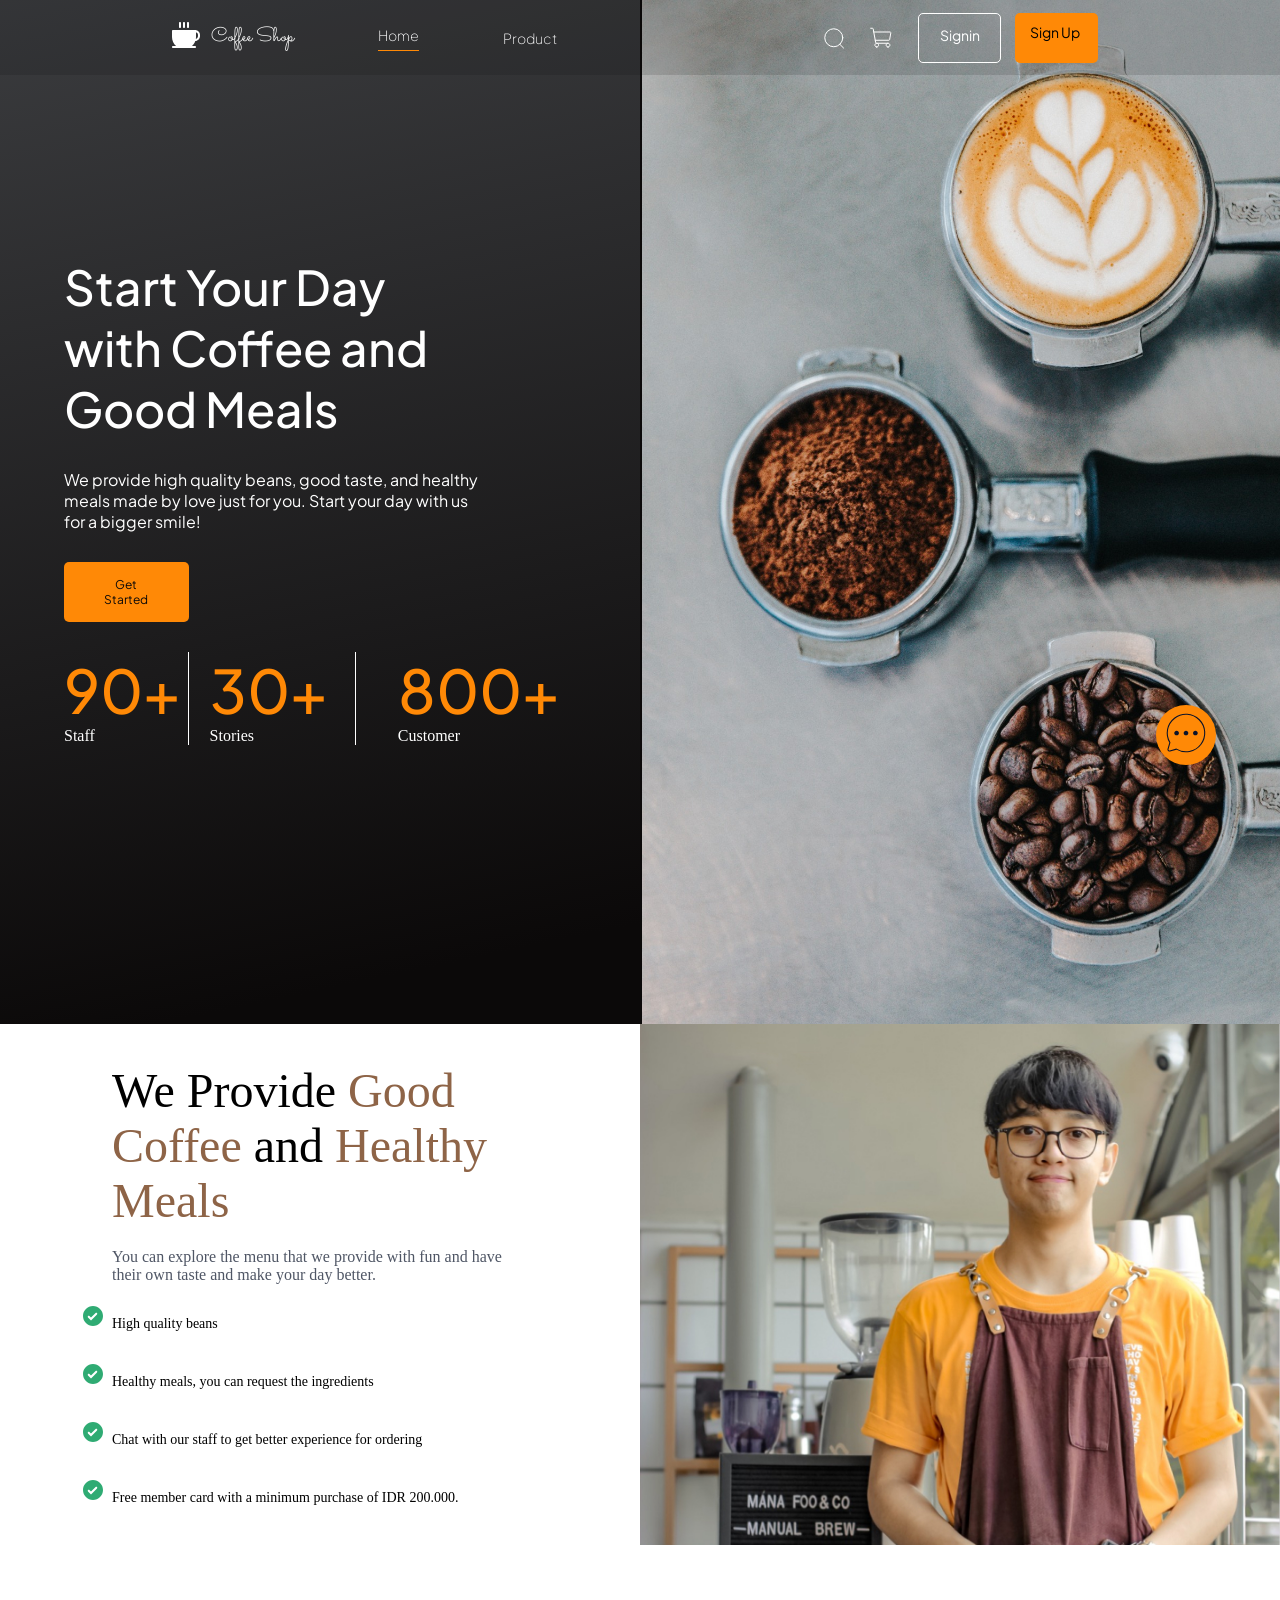
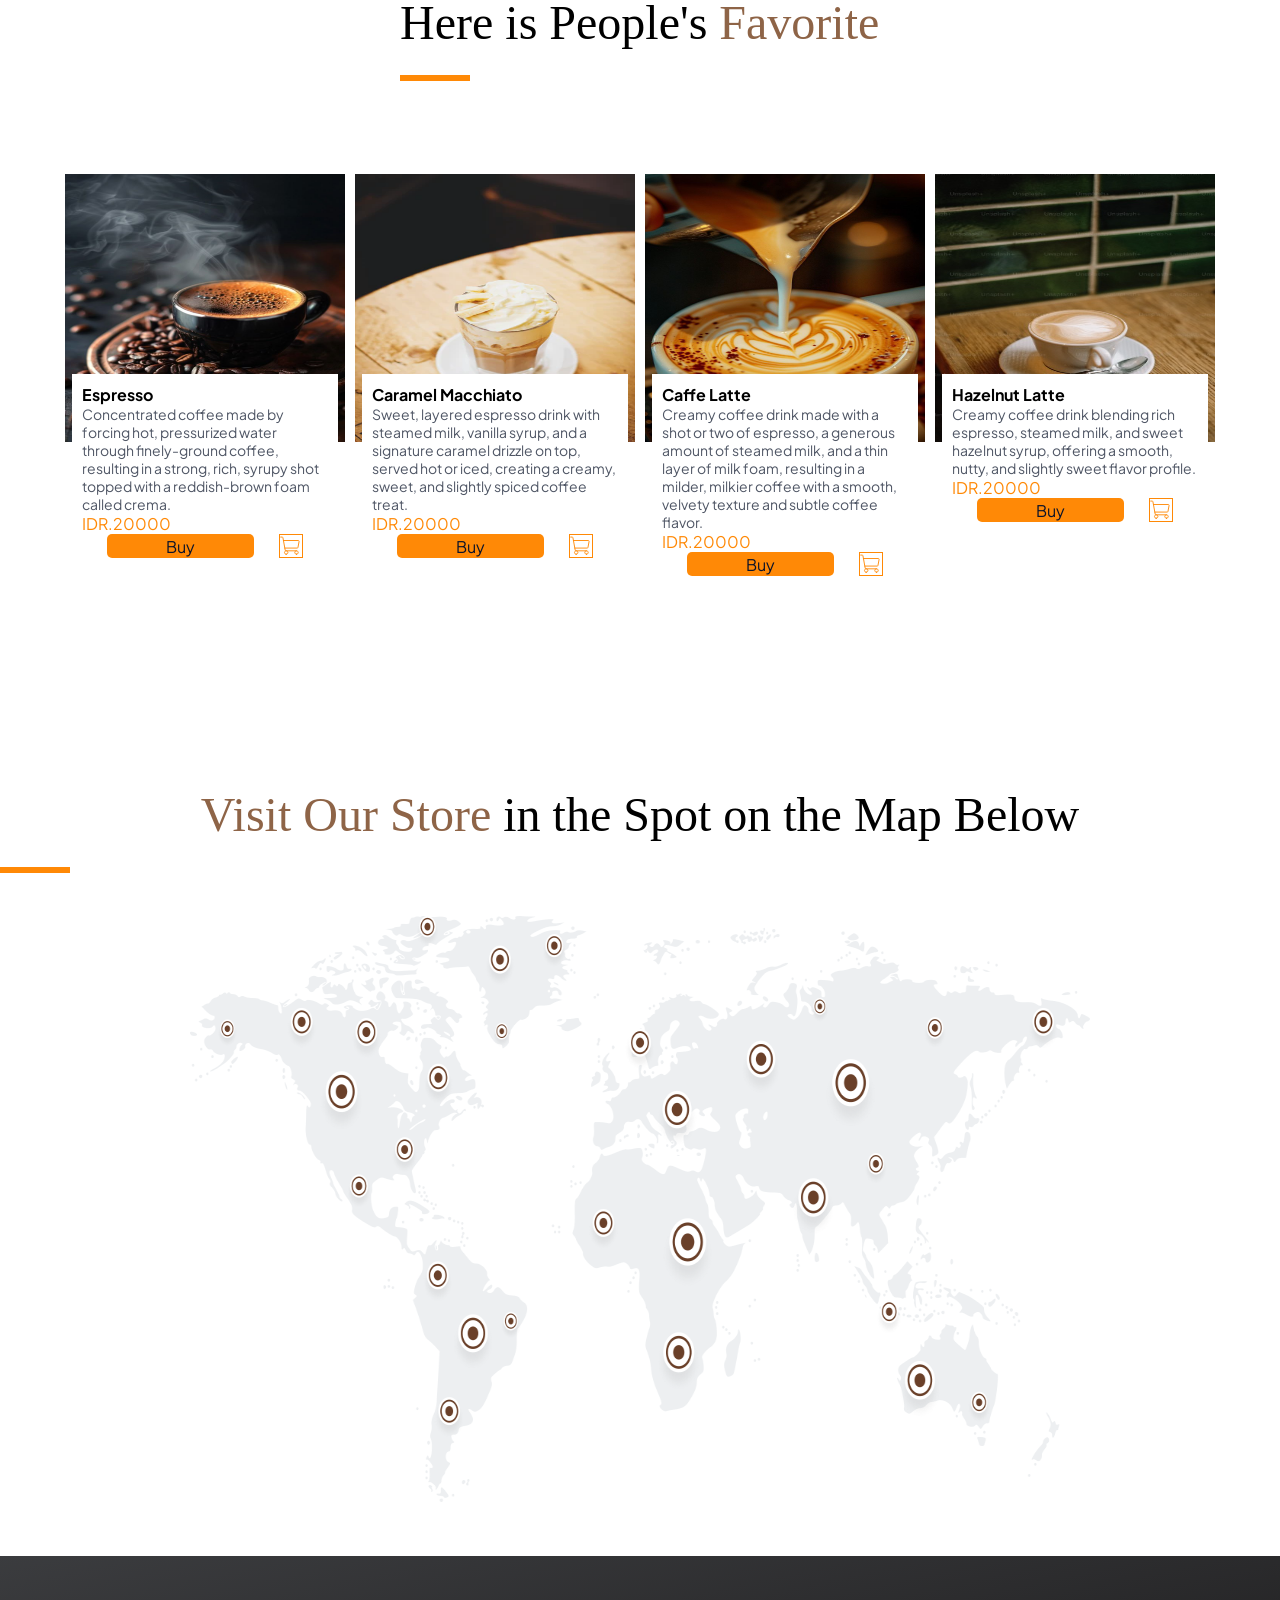
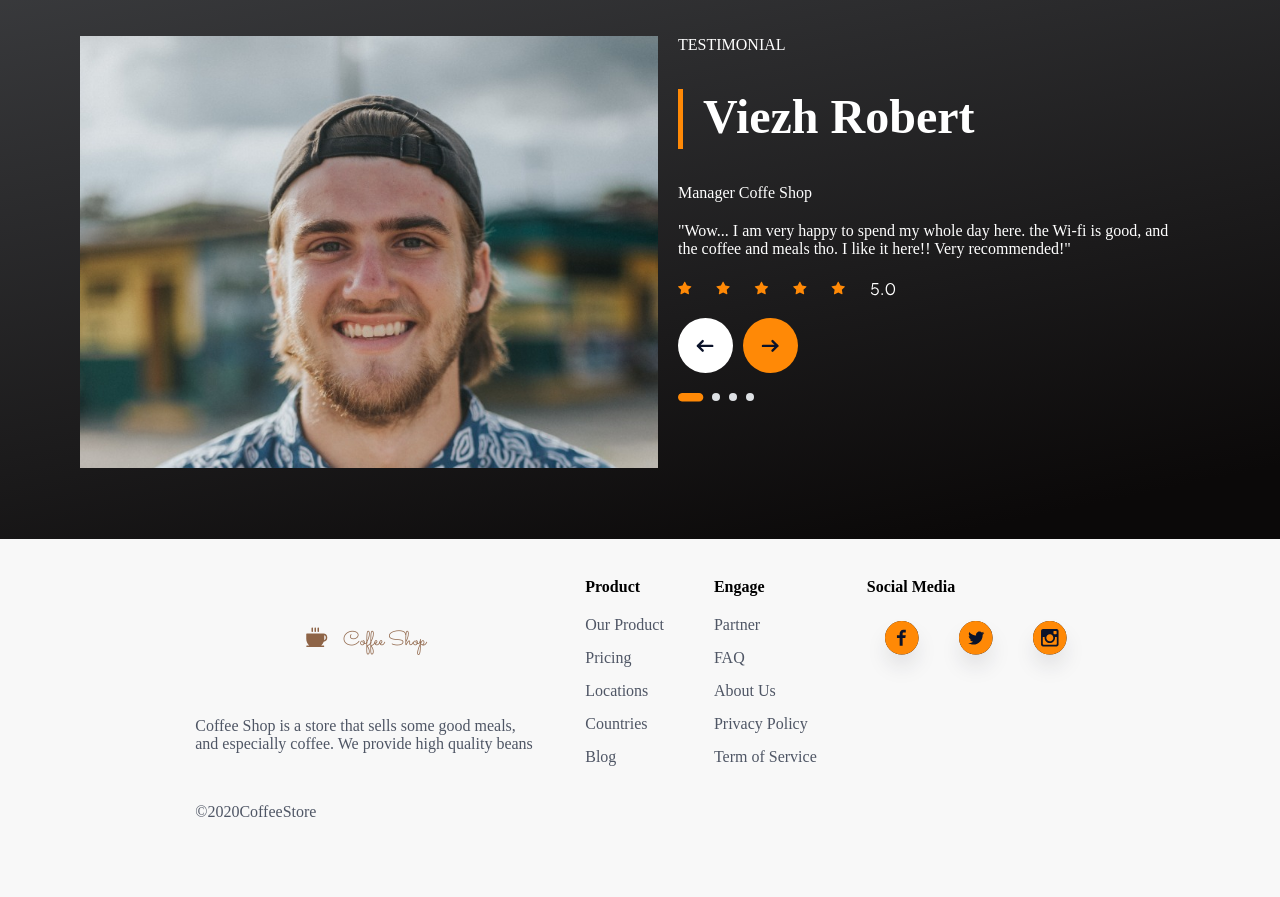
==== commit f58b4ae3: "feat: add dom manipulation to index.html" ====
--- a/index.html
+++ b/index.html
@@ -88,19 +88,19 @@
                 <p>Let's choose and have a bit taste of poeple's favorite. It might be yours too!</p>
             </div>
             <div class="favorite-galery">
-                <div class="haznut">
-                    <img src="img/hazelnut-latte-1.png" alt="hazelnut latte 1">
-                    <div class="caption">
-                        <h4>Hazelnut Latte</h4>
-                        <p>You can explore the menu that we provide with fun and have their own taste and make your day better.</p>
-                        <p>IDR 20.000</p>
-                        <div>
-                            <a href="detail-product.html">Buy</a>
-                            <a href="#"><img src="icon/ShoppingCartOren.svg" alt=""></a>
-                        </div>
-                    </div>
-                </div>
-                <div class="haznut">
+                    <div class="haznut">
+                        <!-- <img src="img/hazelnut-latte-1.png" alt="hazelnut latte 1">
+                        <div class="caption">
+                            <h4>Hazelnut Latte</h4>
+                            <p>You can explore the menu that we provide with fun and have their own taste and make your day better.</p>
+                            <p>IDR 20.000</p>
+                            <div>
+                                <a href="detail-product.html">Buy</a>
+                                <a href="checkout-product.html"><img src="icon/ShoppingCartOren.svg" alt="cart Icon"></a>
+                            </div>
+                        </div> -->
+                    </div>
+                <!-- <div class="haznut">
                     <img src="img/hazelnut latte 2.png" alt="hazelnut latte 2">
                     <div class="caption">
                         <h4>Hazelnut Latte</h4>
@@ -138,7 +138,7 @@
                             <a href="#"><img src="icon/ShoppingCartOren.svg" alt=""></a>
                         </div>
                     </div>
-                </div>
+                </div> -->
             </div>
         </div>
         <div class="visit">
@@ -220,41 +220,109 @@
         </div>
     </main>
     <script>
-        // const productsType = [
-        //     {
-        //         Image : "./img/hazelnut-latte-1.png",
-        //         name : "Milkshake",
-        //         description : "You can explore the menu that we provide with fun and have their own taste and make your day better.",
-        //         price : 20000
-        //     }
-        // ]
-
-        // const product = document.querySelector(".haznut")
-        // const container = document.createElement("div")
-        // const img = document.createElement("img")
-        // img.setAttribute("src", "./img/hazelnut-latte-1.png")
-        // img.setAttribute("alt", "hazelnut latte")
-        // container.append(img)
-        // product.append(container)
-        // const detail = document.querySelector(".caption")
-        // const caption = document.createElement("div")
-        //     const menu = document.createElement("h4")
-        //     // menu.setAttribute("tag", "h4")
-        //     menu.textContent="Hazelnut Latte"
-        //     caption.append(menu)
-        //     const desc = document.createElement("p")
-        //     desc.textContent = "You can explore the menu that we provide with fun and have their own taste and make your day better."
-        //     caption.append(desc)
-        //     const price = document.createElement("p")
-        //     price.textContent = "IDR 20.000"
-        //     caption.append(price)
-        //     const option = document.createElement("div") 
-        //         const buyOption = document.createElement("a")
-        //         const cartOption = document.createElement("a")
-        //         option.append(buyOption, caption)
-        //     caption.append(menu, desc, price, option)
-        //     detail.append.caption
-        //     container.append(detail)
+        const productsType = [
+            {
+                id : 1,
+                image : "./img/Authentic-Coffee.jpg",
+                name : "Espresso",
+                description : "Concentrated coffee made by forcing hot, pressurized water through finely-ground coffee, resulting in a strong, rich, syrupy shot topped with a reddish-brown foam called crema.",
+                price : 20000
+            },
+            {
+                id : 2,
+                image : "./img/hazelnut-latte-2.png",
+                name : "Caramel Macchiato",
+                description : "Sweet, layered espresso drink with steamed milk, vanilla syrup, and a signature caramel drizzle on top, served hot or iced, creating a creamy, sweet, and slightly spiced coffee treat.",
+                price : 20000
+            },
+            {
+                id : 3,
+                image : "./img/cafe-latte.jpg",
+                name : "Caffe Latte",
+                description : "Creamy coffee drink made with a shot or two of espresso, a generous amount of steamed milk, and a thin layer of milk foam, resulting in a milder, milkier coffee with a smooth, velvety texture and subtle coffee flavor.",
+                price : 20000
+            },
+            {
+                id : 4,
+                image : "./img/hazelnut-latte-4.jpg",
+                name : "Hazelnut Latte",
+                description : "Creamy coffee drink blending rich espresso, steamed milk, and sweet hazelnut syrup, offering a smooth, nutty, and slightly sweet flavor profile.",
+                price : 20000
+            }
+        ]
+
+        productsType.forEach((products) => {
+            const product = document.querySelector(".haznut");
+            product.style.display = "flex"
+            product.style.flexDirection = "row"
+            product.style.gap = "10px"
+        const container = document.createElement("div");
+        container.style.position = "relative";
+        product.style.marginBottom = "30%";
+        const img = document.createElement("img");
+        img.setAttribute("src", products.image);
+        img.setAttribute("alt", "hazelnut latte");
+        container.append(img);
+
+        const caption = document.createElement("div");
+        caption.style.position = "absolute";
+        caption.style.zIndex = "2";
+        caption.style.top = "200px";
+        caption.style.width = "95%";
+        caption.style.backgroundColor = "#FFFFFF";
+        caption.style.padding = "10px";
+        caption.style.fontFamily = "Plus Jakarta Sans, sans-serif";
+            const name = document.createElement("h4");
+            name.textContent = products.name;
+            caption.append(name);
+            const desc = document.createElement("p");
+            desc.textContent = products.description;
+            desc.style.color = "#4F5665";
+            desc.style.fontSize = "14px";
+            caption.append(desc);
+            const price = document.createElement("p");
+            price.textContent = `IDR.${products.price}`;
+            price.style.color = "#FF8906";
+            caption.append(price);
+            const option = document.createElement("div"); 
+                const buyOption = document.createElement("a");
+                buyOption.setAttribute("href", "./detail-product.html");
+                buyOption.textContent = "Buy";
+                buyOption.style.textDecoration = "none";
+                buyOption.style.backgroundColor = "#FF8906";
+                buyOption.style.width = "60%";
+                buyOption.style.display = "flex";
+                buyOption.style.alignItems = "center";
+                buyOption.style.justifyContent = "center";
+                buyOption.style.borderRadius = "5px";
+                buyOption.style.color = "#0B132A";
+
+                const cartOption = document.createElement("a");
+                cartOption.setAttribute("href", "./checkout-product.html");
+                 const cartIcon = document.createElement("img");
+                 cartIcon.setAttribute("src", "icon/ShoppingCartOren.svg");
+                 cartIcon.setAttribute("alt", "Cart Icon");
+                 cartIcon.style.width = "24px";
+                 cartIcon.style.height = "24px";
+                 cartIcon.style.border = "#FF8906 solid 1px";
+                 cartIcon.style.display = "flex";
+                 cartIcon.style.alignItems = "center";
+                 cartIcon.style.justifyContent = "center";
+
+                cartOption.append(cartIcon);
+                option.style.display = "flex";
+                option.style.justifyContent = "space-evenly";
+                option.append(buyOption); //, cartOption
+                option.append(cartOption);
+            container.style.display = "flex";
+            container.style.justifyContent = "center";
+            caption.append(option);
+            container.append(caption);
+            product.append(container);
+        });
+
+        
+            
     </script>
 </body>
 
--- a/style.css
+++ b/style.css
@@ -1067,7 +1067,7 @@
     flex-direction: column;
     gap: 10px;
 }
-.checkout-product>:first-child{
+.page-title{
     font-family: Plus Jakarta Sans, sans-serif;
     font-size: 48px;
     font-weight: 400;
@@ -1107,7 +1107,7 @@
 .checkout-list>*{
     display: flex;
     width: 100%;
-    background-color: #E8E8E8;
+    background-color: #E8E8E84D;
     align-items: center;
     gap: 20px;
     margin-bottom: 10px;
@@ -1139,8 +1139,13 @@
     font-weight: 500;
     margin-bottom: 20px;
 }
+.checkout-product>:nth-child(2)>:last-child>:last-child>:nth-child(4){
+    /* background-color: #88B788; */
+    padding-top: 20px;
+    border-top: 2px solid #E8E8E8;
+}
 .checkout-product>:nth-child(2)>:last-child>:last-child{
-    background-color: #E8E8E8;
+    background-color: #E8E8E84D;
     display: flex;
     flex-direction: column;
     gap: 10px;
@@ -1155,9 +1160,11 @@
     font-size: 14px;
     background-color: #FF8906;
     height: 45px;
+    width: 90%;
     justify-content: center;
     align-items: center;
     border-radius: 5px;
+    align-self: center;
 }
 .checkout-product>:nth-child(2)>:last-child>:last-child>*>:first-child{
     color: #4F5665;
@@ -1208,4 +1215,150 @@
     justify-content: center;
     border-radius: 5px;
     cursor: pointer;
+}
+
+.history-order{
+    padding: 10%;
+    padding-bottom: 5%;
+    display: flex;
+    flex-direction: column;
+    gap: 20px;
+    font-family: Plus Jakarta Sans, sans-serif;
+}
+.history-order>:first-child{
+    display: flex;
+    gap: 20px;
+    /* background-color: #88B788; */
+    align-items: center;
+}
+.history-order>:first-child>:nth-child(2){
+    width: 4%;
+    /* height: 4%; */
+    background-color: #E8E8E8;
+    font-size: 14px;
+    display: flex;
+    align-items: center;
+    justify-content: center;
+}
+.history-order>:nth-child(2){
+    display: flex;
+    gap: 20px;
+}
+.history-order>:nth-child(2)>:first-child{
+    width: 58%;
+    /* background-color:#88B788; */
+    display: flex;
+    flex-direction: column;
+    gap: 10px;
+}
+.history-order>:nth-child(2)>:nth-child(2){
+    width: 40%;
+    border: #E8E8E8 solid 1px;
+    height: fit-content;
+    padding: 2%;
+    display: flex;
+    flex-direction: column;
+    gap: 10px;
+    color: #4F5665;
+}
+.history-order>:nth-child(2)>:nth-child(2)>:nth-child(2){
+    font-weight: 700;
+    font-size: 18px;
+}
+.history-order>:nth-child(2)>:nth-child(2)>:nth-child(4){
+    color: #0B132A;
+    background-color: #FF8906;
+    height: 2.5rem;
+    display: flex;
+    align-items: center;
+    justify-content: center;
+    border-radius: 5px;
+    font-size: 14px;
+}
+.history-order>:nth-child(2)>:first-child>:first-child{
+    display: flex;
+    justify-content: space-between;
+    /* border: #0B0909 1px solid; */
+    /* height: 2rem; */
+    align-items: center;
+}
+.history-order>:nth-child(2)>:first-child>:first-child>:first-child{
+    display: flex;
+    width: 70%;
+    height: 3rem;
+    align-items: center;
+    justify-content: space-evenly;
+    background-color: #E8E8E8;
+}
+.history-order>:nth-child(2)>:first-child>:first-child>:first-child>*{
+    background-color: #FFFFFF;
+    width: 31%;
+    height: 2rem;
+    display: flex;
+    align-items: center;
+    justify-content: center;
+}
+.history-list{
+    width: 100%;
+}
+.history-list>*{
+    display: flex;
+    gap: 1%;
+    background-color: #E8E8E84D;
+    padding: 1%;
+    justify-content: space-evenly;
+}
+.history-list>*>:first-child{
+    width: 20%;
+}
+.history-list>*>:first-child>img{
+    width: 100%;
+}
+.history-list>*>:nth-child(2)>:last-child{
+    font-size: 13px;
+}
+.history-list>*>:nth-child(2)>:last-child>a{
+    color: #FF8906;
+}
+.history-list>*>:nth-child(n+1)>:first-child{
+    /* background-color: #D00000; */
+    display: flex;
+    gap: 5%;
+}
+.history-list>*>:nth-child(n+1){
+    font-size: 16px;
+    /* background-color: #88B788; */
+    display: flex;
+    flex-direction: column;
+    gap: 5%;
+}
+.history-list>*>:last-child>:last-child{
+    background-color: #FF890633;
+    color: #FF8906;
+    font-size: 10px;
+    display: flex;
+    align-items: center;
+    justify-content: center;
+    width: calc(100% + 5%);
+    height: 20%;
+    border-radius: 10px;
+}
+.detail-order{
+    padding: 10%;
+    padding-bottom: 5%;
+    display: flex;
+    flex-direction: column;
+    gap: 20px;
+    font-family: Plus Jakarta Sans, sans-serif;
+}
+.detail-order>:nth-child(3){
+    display: flex;
+    flex-direction: row;
+    
+}
+.detail-order>:nth-child(3)>:first-child{
+    width: 50%;
+}
+.detail-order>:nth-child(3)>:nth-child(2){
+    width: 48%;
 }
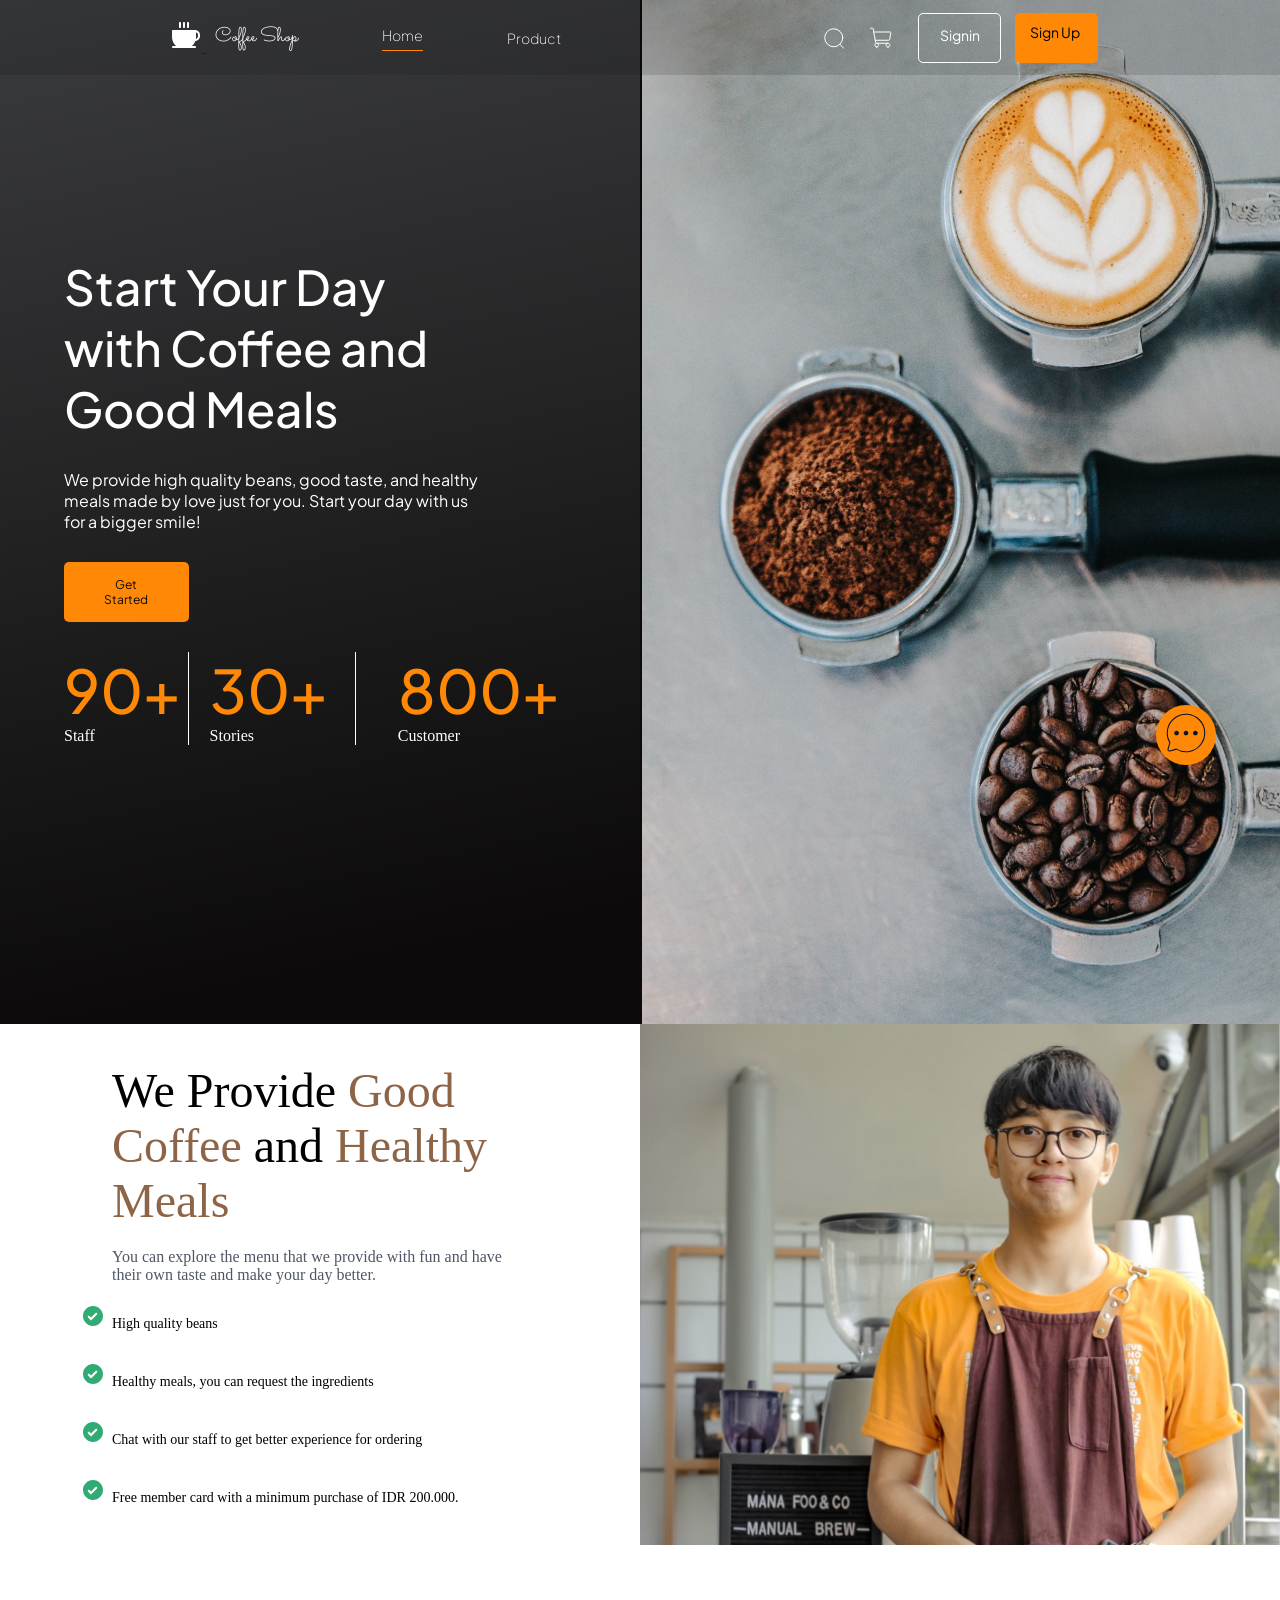
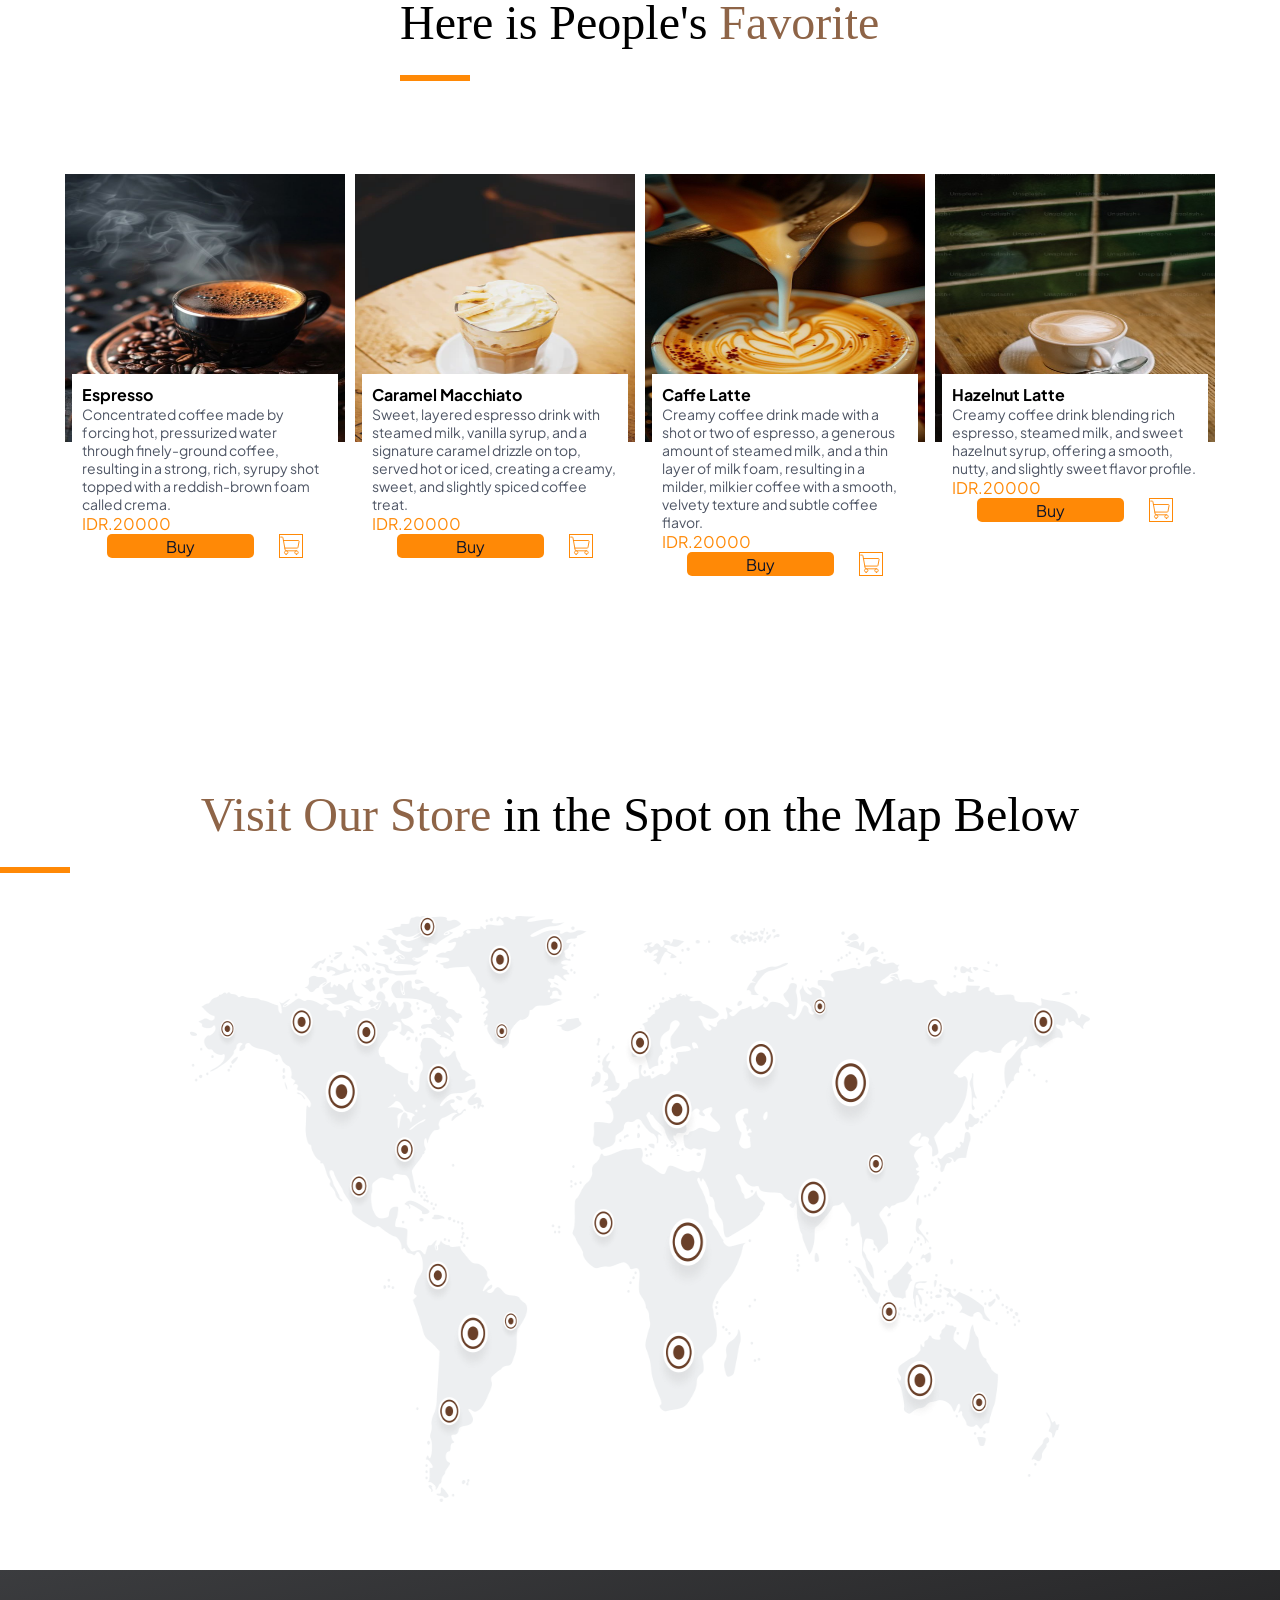
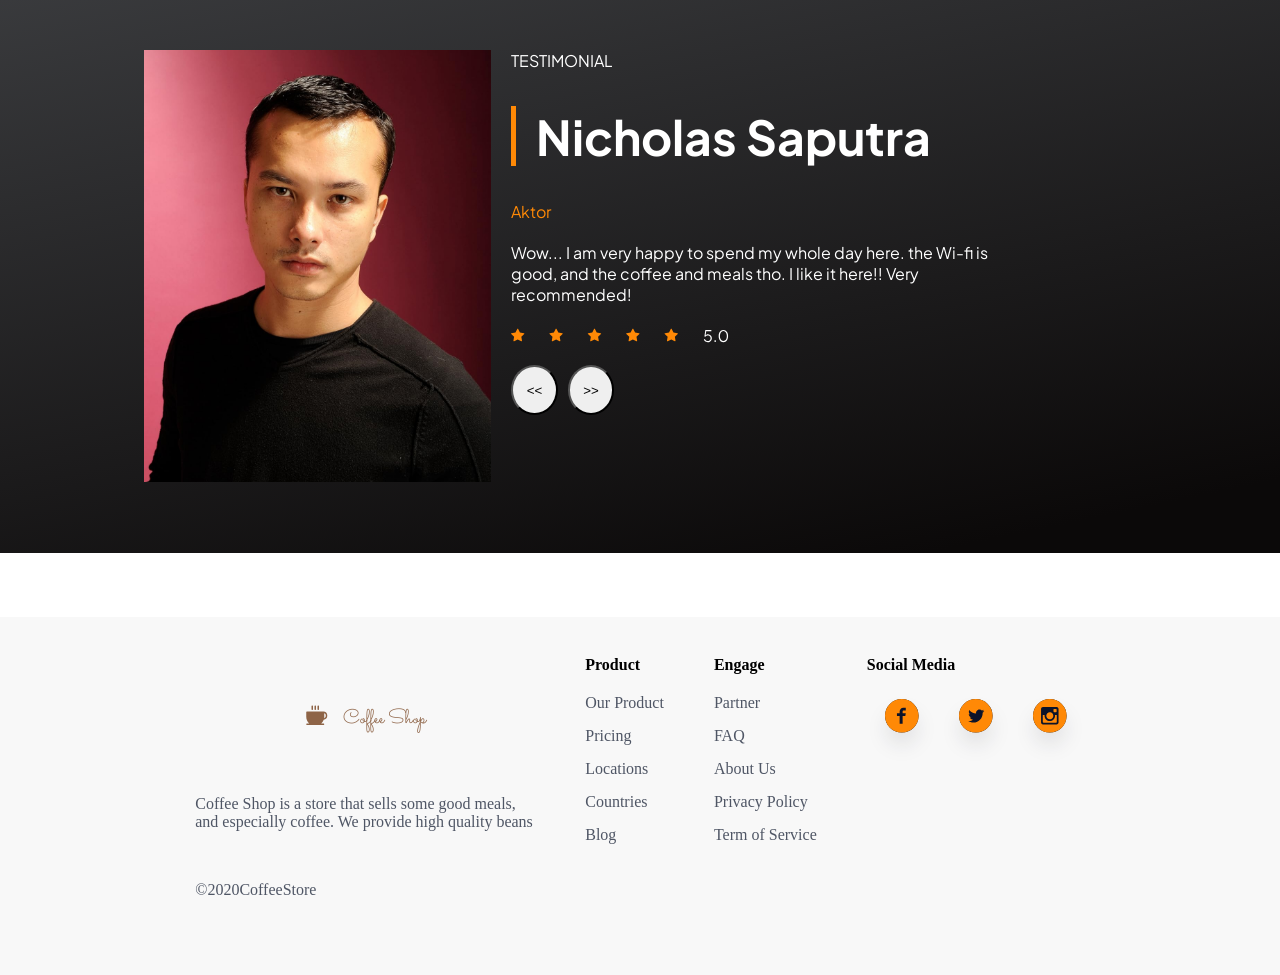
==== commit b186d316: "feat: create testimonial section using dom manipulation and can be next to show another testimoni, s" ====
--- a/index.html
+++ b/index.html
@@ -18,7 +18,9 @@
     <nav class="navbar">
         <div class="nav-kiri">
             <div class="nav-icon">
-                <a href="index.html"><img class="nav-icon-img" src="icon/logo-putih.svg" alt=""><p>Coffee Shop</p></a>
+                <a href="index.html"><img class="nav-icon-img" src="icon/logo-putih.svg" alt="">
+                    <p>Coffee Shop</p>
+                </a>
             </div>
             <div class="nav-list">
                 <ul>
@@ -41,7 +43,8 @@
             <div>
                 <div>
                     <h1>Start Your Day with Coffee and Good Meals</h1>
-                    <p>We provide high quality beans, good taste, and healthy meals made by love just for you. Start your day with us for a bigger smile!</p>
+                    <p>We provide high quality beans, good taste, and healthy meals made by love just for you. Start
+                        your day with us for a bigger smile!</p>
                     <a class="get-start" href="products.html">Get Started</a>
                     <div>
                         <div>
@@ -66,7 +69,8 @@
         <div class="provide-section">
             <div>
                 <div>
-                    <h2>We Provide <span class="brown">Good Coffee</span> and <span class="brown">Healthy Meals</span></h2>
+                    <h2>We Provide <span class="brown">Good Coffee</span> and <span class="brown">Healthy Meals</span>
+                    </h2>
                     <p>You can explore the menu that we provide with fun and have their own taste and make your day
                         better.</p>
                     <ul>
@@ -88,8 +92,8 @@
                 <p>Let's choose and have a bit taste of poeple's favorite. It might be yours too!</p>
             </div>
             <div class="favorite-galery">
-                    <div class="haznut">
-                        <!-- <img src="img/hazelnut-latte-1.png" alt="hazelnut latte 1">
+                <div class="haznut">
+                    <!-- <img src="img/hazelnut-latte-1.png" alt="hazelnut latte 1">
                         <div class="caption">
                             <h4>Hazelnut Latte</h4>
                             <p>You can explore the menu that we provide with fun and have their own taste and make your day better.</p>
@@ -99,7 +103,7 @@
                                 <a href="checkout-product.html"><img src="icon/ShoppingCartOren.svg" alt="cart Icon"></a>
                             </div>
                         </div> -->
-                    </div>
+                </div>
                 <!-- <div class="haznut">
                     <img src="img/hazelnut latte 2.png" alt="hazelnut latte 2">
                     <div class="caption">
@@ -148,7 +152,7 @@
             <img src="img/Huge Global.png" alt="Global Map">
         </div>
         <div class="testimonial">
-            <div>
+            <!-- <div>
                 <div>
                     <img src="img/viezh robert.jpg" alt="viezh robert">
                 </div>
@@ -156,11 +160,10 @@
                     <p>TESTIMONIAL</p>
                     <h1>Viezh Robert</h1>
                     <p>Manager Coffe Shop</p>
-                    <p>"Wow... I am very happy to spend my whole day here. the Wi-fi is good, and the coffee and meals tho. I
-                        like it here!! Very recommended!"</p>
+                    <p>"Wow... I am very happy to spend my whole day here. the Wi-fi is good, and the coffee and meals tho. I like it here!! Very recommended!"</p>
                     <div class="bintang">
                         <img src="icon/Frame 41.svg" alt="">
-                        
+
                     </div>
                     <div class="arrow">
                         <img src="icon/left arrow white.svg" alt="">
@@ -168,7 +171,7 @@
                     </div>
                     <img src="icon/dot-testimoni.svg" alt="">
                 </div>
-            </div>
+            </div> -->
         </div>
         <footer>
             <div>
@@ -216,62 +219,198 @@
             </div>
         </footer>
         <div>
-            <a class="chat" href="https://wa.me/6288805101408?text=Haloo%20Anton"><img src="icon/ChatCircleDots.svg" alt="" style="width: 50px;"/></a>
+            <a class="chat" href="https://wa.me/6288805101408?text=Haloo%20Anton"><img src="icon/ChatCircleDots.svg"
+                    alt="" style="width: 50px;" /></a>
         </div>
     </main>
     <script>
         const productsType = [
             {
-                id : 1,
-                image : "./img/Authentic-Coffee.jpg",
-                name : "Espresso",
-                description : "Concentrated coffee made by forcing hot, pressurized water through finely-ground coffee, resulting in a strong, rich, syrupy shot topped with a reddish-brown foam called crema.",
-                price : 20000
-            },
-            {
-                id : 2,
-                image : "./img/hazelnut-latte-2.png",
-                name : "Caramel Macchiato",
-                description : "Sweet, layered espresso drink with steamed milk, vanilla syrup, and a signature caramel drizzle on top, served hot or iced, creating a creamy, sweet, and slightly spiced coffee treat.",
-                price : 20000
-            },
-            {
-                id : 3,
-                image : "./img/cafe-latte.jpg",
-                name : "Caffe Latte",
-                description : "Creamy coffee drink made with a shot or two of espresso, a generous amount of steamed milk, and a thin layer of milk foam, resulting in a milder, milkier coffee with a smooth, velvety texture and subtle coffee flavor.",
-                price : 20000
-            },
-            {
-                id : 4,
-                image : "./img/hazelnut-latte-4.jpg",
-                name : "Hazelnut Latte",
-                description : "Creamy coffee drink blending rich espresso, steamed milk, and sweet hazelnut syrup, offering a smooth, nutty, and slightly sweet flavor profile.",
-                price : 20000
+                id: 1,
+                image: "./img/Authentic-Coffee.jpg",
+                name: "Espresso",
+                description: "Concentrated coffee made by forcing hot, pressurized water through finely-ground coffee, resulting in a strong, rich, syrupy shot topped with a reddish-brown foam called crema.",
+                price: 20000
+            },
+            {
+                id: 2,
+                image: "./img/hazelnut-latte-2.png",
+                name: "Caramel Macchiato",
+                description: "Sweet, layered espresso drink with steamed milk, vanilla syrup, and a signature caramel drizzle on top, served hot or iced, creating a creamy, sweet, and slightly spiced coffee treat.",
+                price: 20000
+            },
+            {
+                id: 3,
+                image: "./img/cafe-latte.jpg",
+                name: "Caffe Latte",
+                description: "Creamy coffee drink made with a shot or two of espresso, a generous amount of steamed milk, and a thin layer of milk foam, resulting in a milder, milkier coffee with a smooth, velvety texture and subtle coffee flavor.",
+                price: 20000
+            },
+            {
+                id: 4,
+                image: "./img/hazelnut-latte-4.jpg",
+                name: "Hazelnut Latte",
+                description: "Creamy coffee drink blending rich espresso, steamed milk, and sweet hazelnut syrup, offering a smooth, nutty, and slightly sweet flavor profile.",
+                price: 20000
             }
         ]
+
+        const testimonialData = [
+            {
+                id: 1,
+                name: "Nicholas Saputra",
+                picture: "img/nicholas.jpg",
+                profession: "Aktor",
+                testi: "Wow... I am very happy to spend my whole day here. the Wi-fi is good, and the coffee and meals tho. I like it here!! Very recommended!"
+            },
+            {
+                id: 2,
+                name: "Iko Uwais",
+                picture: "img/iko-uwais.jpeg",
+                profession: "Aktor",
+                testi: "I love this coffee shop, the coffee and meals are unimaginable. I will recommend this place to my friends!"
+            },
+            {
+                id: 3,
+                name: "Vincent Rompies",
+                picture: "img/Vincent_Rompies.jpg",
+                profession: "Presenter, Komedian, Aktor",
+                testi: "This coffee shop is awesome, it has a signature style, very unique, gen Z said very culture haha.."
+            },
+            {
+                id: 4,
+                name: "Dian Sastrowardoyo",
+                picture: "img/diansastro.jpg",
+                profession: "Aktris",
+                testi: "I love the ambience, so calming, comfortable, it's the right place for reading books while enjoying a cup of coffee."
+            }
+        ]
+
+        let currentIndex = 0
+        const testimonial = document.querySelector(".testimonial")
+
+        function showTestimonial(index) {
+            const person = testimonialData[index]
+
+            const testimonial = document.querySelector(".testimonial")
+            // testimonial.style.display = "flex"
+            testimonial.style.background = "linear-gradient(168.18deg, #777C82 -114.74%, #0B0909 91.35%)"
+            // testimonial.style.height = "70%"
+            const container = document.createElement("div")
+            container.style.margin = "5%"
+            container.style.display = "flex"
+            container.style.gap = "20px"
+            container.style.fontFamily = "Plus Jakarta Sans, sans-serif"
+            const contImage = document.createElement("div")
+            contImage.style.width = "35%"
+            contImage.style.height = "432px"
+            const img = document.createElement("img")
+            img.setAttribute("src", person.picture)
+            img.setAttribute("alt", person.name)
+            img.style.objectFit = "cover"
+            contImage.append(img)
+
+            const contTesti = document.createElement("div")
+            contTesti.style.display = "flex"
+            contTesti.style.flexDirection = "column"
+            contTesti.style.gap = "20px"
+            const title = document.createElement("p")
+            title.textContent = "TESTIMONIAL"
+            title.style.fontSize = "16px"
+            title.style.color = "white"
+
+            const name = document.createElement("h1")
+            name.textContent = person.name
+            name.style.fontSize = "48px"
+            name.style.color = "white"
+
+            const profes = document.createElement("p")
+            profes.textContent = person.profession
+            profes.style.fontSize = "16px"
+            profes.style.color = "#FF8906"
+
+            const testi = document.createElement("p")
+            testi.textContent = person.testi
+            testi.style.fontSize = "16px"
+            testi.style.color = "white"
+            testi.style.width = ""
+
+            const rate = document.createElement("div")
+            rate.style.width = "220px"
+            rate.style.height = "20px"
+            const star = document.createElement("img")
+            star.setAttribute("src", "icon/Frame 41.svg")
+            rate.append(star)
+
+            const arrow = document.createElement("div")
+            // arrow.classList.add(arrLeft, arrRight)
+            const arrLeft = document.createElement("button")
+            arrLeft.textContent = "<<"
+            arrLeft.style.width = "50px"
+            arrLeft.style.height = "50px"
+            arrLeft.style.borderRadius = "50%"
+            arrLeft.setAttribute("id", "arrLeft")
+            const arrRight = document.createElement("button")
+            arrRight.textContent = ">>"
+            arrRight.style.width = "50px"
+            arrRight.style.height = "50px"
+            arrRight.setAttribute("id", "arrRight")
+            arrRight.style.borderRadius = "50%"
+            arrow.append(arrLeft, arrRight)
+
+            // const scroll = document.createElement("div")
+            arrLeft.addEventListener("click", () => {
+                currentIndex--
+                if (currentIndex >= testimonialData.length){
+                    currentIndex = 0
+                } else if (currentIndex = 0){
+                    currentIndex = testimonialData.length
+                }
+                testimonial.innerHTML = ""
+                showTestimonial(currentIndex)
+            })
+            arrRight.addEventListener("click", () => {
+                currentIndex++
+                if (currentIndex >= testimonialData.length){
+                    currentIndex = 0
+                }
+                testimonial.innerHTML = ""
+                showTestimonial(currentIndex)
+            })
+
+            // arrow.append(arrLeft, arrRight)
+            contTesti.append(title, name, profes, testi, rate, arrow)
+
+            container.append(contImage, contTesti)
+
+            testimonial.append(container)
+        }
+        showTestimonial(currentIndex)
+
+        // testimonialData.forEach((person) => {
+        // });
 
         productsType.forEach((products) => {
             const product = document.querySelector(".haznut");
             product.style.display = "flex"
             product.style.flexDirection = "row"
             product.style.gap = "10px"
-        const container = document.createElement("div");
-        container.style.position = "relative";
-        product.style.marginBottom = "30%";
-        const img = document.createElement("img");
-        img.setAttribute("src", products.image);
-        img.setAttribute("alt", "hazelnut latte");
-        container.append(img);
-
-        const caption = document.createElement("div");
-        caption.style.position = "absolute";
-        caption.style.zIndex = "2";
-        caption.style.top = "200px";
-        caption.style.width = "95%";
-        caption.style.backgroundColor = "#FFFFFF";
-        caption.style.padding = "10px";
-        caption.style.fontFamily = "Plus Jakarta Sans, sans-serif";
+            const container = document.createElement("div");
+            container.style.position = "relative";
+            product.style.marginBottom = "30%";
+            const img = document.createElement("img");
+            img.setAttribute("src", products.image);
+            img.setAttribute("alt", `${products.name}`);
+            container.append(img);
+
+            const caption = document.createElement("div");
+            caption.style.position = "absolute";
+            caption.style.zIndex = "2";
+            caption.style.top = "200px";
+            caption.style.width = "95%";
+            caption.style.backgroundColor = "#FFFFFF";
+            caption.style.padding = "10px";
+            caption.style.fontFamily = "Plus Jakarta Sans, sans-serif";
             const name = document.createElement("h4");
             name.textContent = products.name;
             caption.append(name);
@@ -284,45 +423,42 @@
             price.textContent = `IDR.${products.price}`;
             price.style.color = "#FF8906";
             caption.append(price);
-            const option = document.createElement("div"); 
-                const buyOption = document.createElement("a");
-                buyOption.setAttribute("href", "./detail-product.html");
-                buyOption.textContent = "Buy";
-                buyOption.style.textDecoration = "none";
-                buyOption.style.backgroundColor = "#FF8906";
-                buyOption.style.width = "60%";
-                buyOption.style.display = "flex";
-                buyOption.style.alignItems = "center";
-                buyOption.style.justifyContent = "center";
-                buyOption.style.borderRadius = "5px";
-                buyOption.style.color = "#0B132A";
-
-                const cartOption = document.createElement("a");
-                cartOption.setAttribute("href", "./checkout-product.html");
-                 const cartIcon = document.createElement("img");
-                 cartIcon.setAttribute("src", "icon/ShoppingCartOren.svg");
-                 cartIcon.setAttribute("alt", "Cart Icon");
-                 cartIcon.style.width = "24px";
-                 cartIcon.style.height = "24px";
-                 cartIcon.style.border = "#FF8906 solid 1px";
-                 cartIcon.style.display = "flex";
-                 cartIcon.style.alignItems = "center";
-                 cartIcon.style.justifyContent = "center";
-
-                cartOption.append(cartIcon);
-                option.style.display = "flex";
-                option.style.justifyContent = "space-evenly";
-                option.append(buyOption); //, cartOption
-                option.append(cartOption);
+            const option = document.createElement("div");
+            const buyOption = document.createElement("a");
+            buyOption.setAttribute("href", "./detail-product.html");
+            buyOption.textContent = "Buy";
+            buyOption.style.textDecoration = "none";
+            buyOption.style.backgroundColor = "#FF8906";
+            buyOption.style.width = "60%";
+            buyOption.style.display = "flex";
+            buyOption.style.alignItems = "center";
+            buyOption.style.justifyContent = "center";
+            buyOption.style.borderRadius = "5px";
+            buyOption.style.color = "#0B132A";
+
+            const cartOption = document.createElement("a");
+            cartOption.setAttribute("href", "./checkout-product.html");
+            const cartIcon = document.createElement("img");
+            cartIcon.setAttribute("src", "icon/ShoppingCartOren.svg");
+            cartIcon.setAttribute("alt", "Cart Icon");
+            cartIcon.style.width = "24px";
+            cartIcon.style.height = "24px";
+            cartIcon.style.border = "#FF8906 solid 1px";
+            cartIcon.style.display = "flex";
+            cartIcon.style.alignItems = "center";
+            cartIcon.style.justifyContent = "center";
+
+            cartOption.append(cartIcon);
+            option.style.display = "flex";
+            option.style.justifyContent = "space-evenly";
+            option.append(buyOption); //, cartOption
+            option.append(cartOption);
             container.style.display = "flex";
             container.style.justifyContent = "center";
             caption.append(option);
             container.append(caption);
             product.append(container);
         });
-
-        
-            
     </script>
 </body>
 
--- a/style.css
+++ b/style.css
@@ -507,33 +507,33 @@
     width: 900px;
     height: 586px;
 }
-.testimonial > :first-child{
-    position: relative;
+.testimonial > *{
+    /* position: relative; */
     /* top: 700px; */
-    background: linear-gradient(168.18deg, #777C82 -114.74%, #0B0909 91.35%);
+    /* background: linear-gradient(168.18deg, #777C82 -114.74%, #0B0909 91.35%); */
     display: flex;
     vertical-align: middle;
     height: 583px;
     gap: 20px;
     padding: 80px;
 }
-.testimonial > :first-child> div:last-child > div:last-of-type{
+.testimonial >*> div:last-child > div:last-of-type{
     display: flex;
     gap: 10px;
     height: 55px;
     width: 103px;
 }
-.testimonial > :first-child > div:last-child{
+.testimonial >*> div:last-child{
     display: flex;
     flex-direction: column;
     gap: 20px;
     width: 500px;
 }
-.testimonial > :first-child> div:last-child p{
+.testimonial >*> div:last-child p{
     color: white;
     font-size: 16px;
 }
-.testimonial > :first-child> div:last-child h1{
+.testimonial >*> :nth-child(2) h1{
     border-left: #FF8906 5px solid;
     font-size: 48px;
     color: white;
@@ -543,15 +543,15 @@
     padding-left: 20px;
     vertical-align: middle;
 }
-.testimonial > :first-child> div:last-child .bintang{
+.testimonial >*> div:last-child .bintang{
     width: 220px;
     height: 20px;
 }
-.testimonial >:first-child> div:last-child > img:last-child{
+.testimonial >*> div:last-child > img:last-child{
     height: 9px;
     width: 76px;
 }
-.testimonial > :first-child>div:first-child{
+.testimonial >*>div:first-child{
     width: 578px;
     height: 432px;
 }
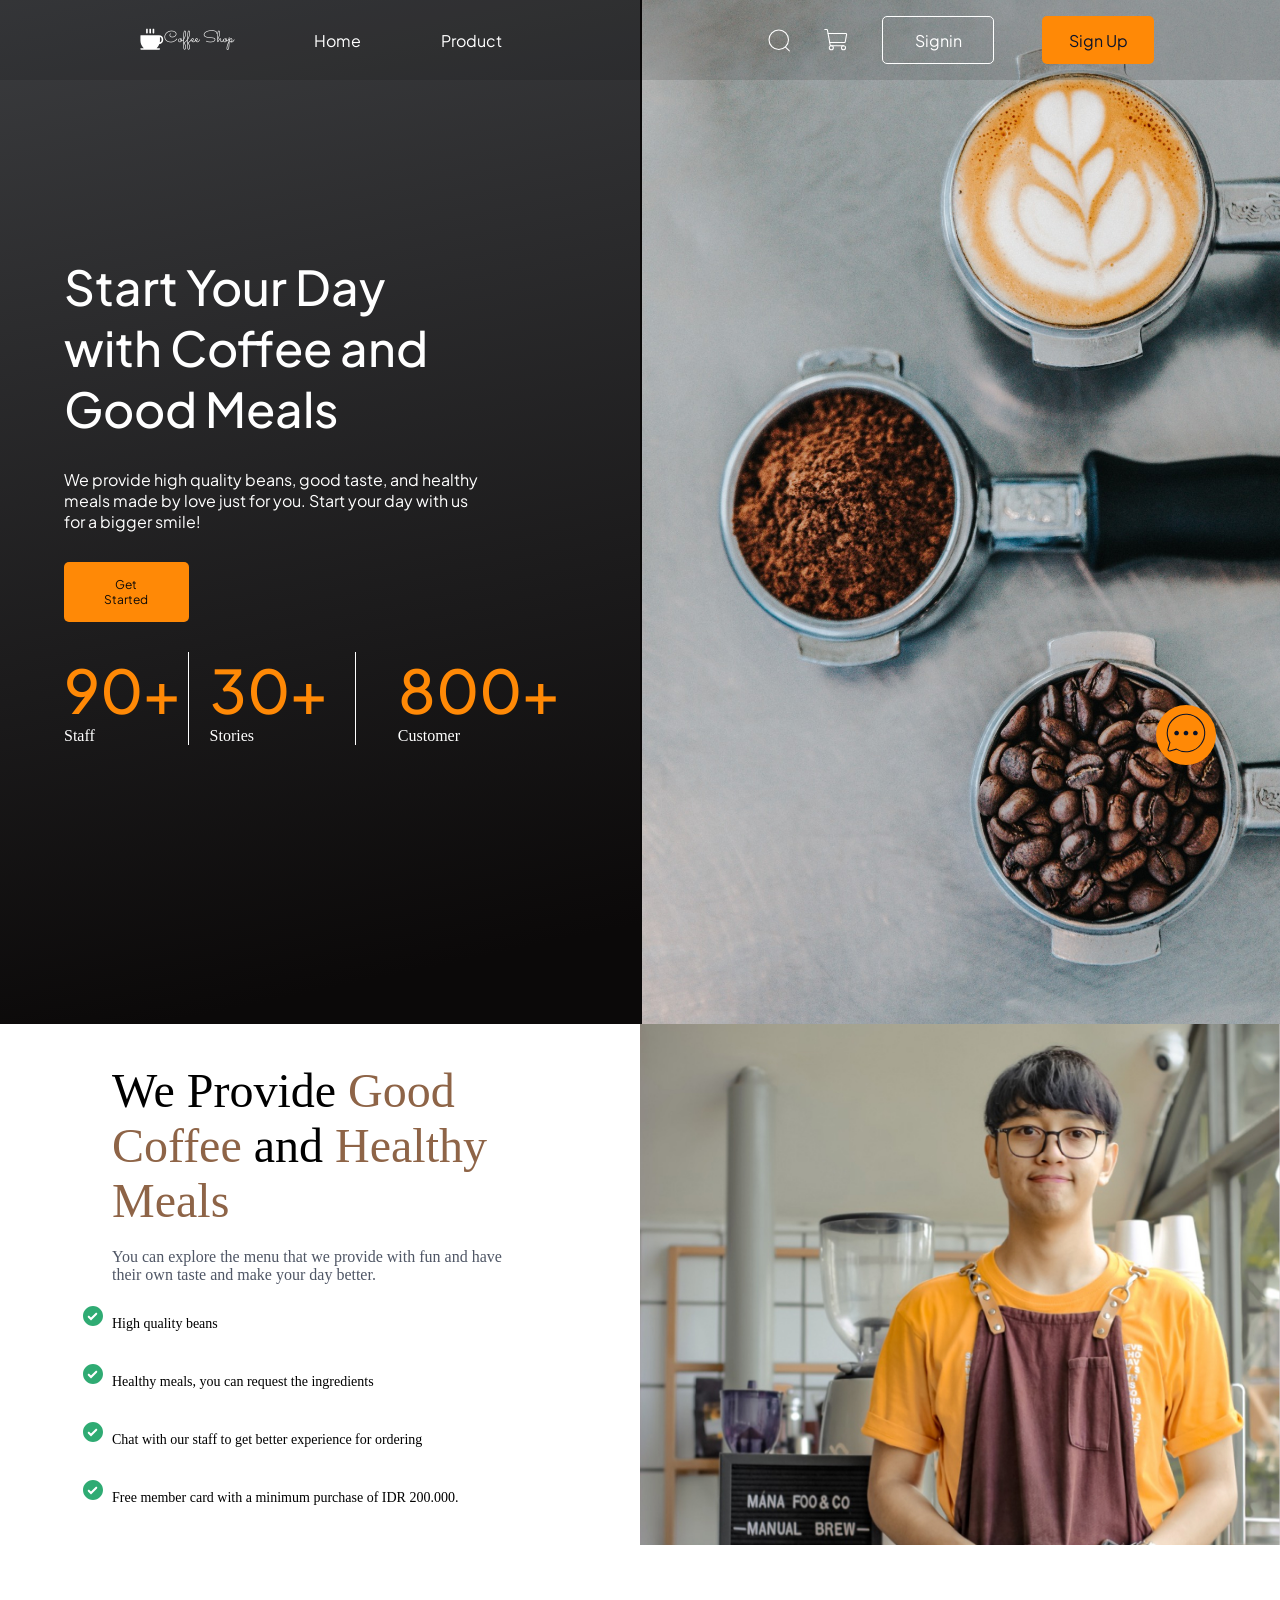
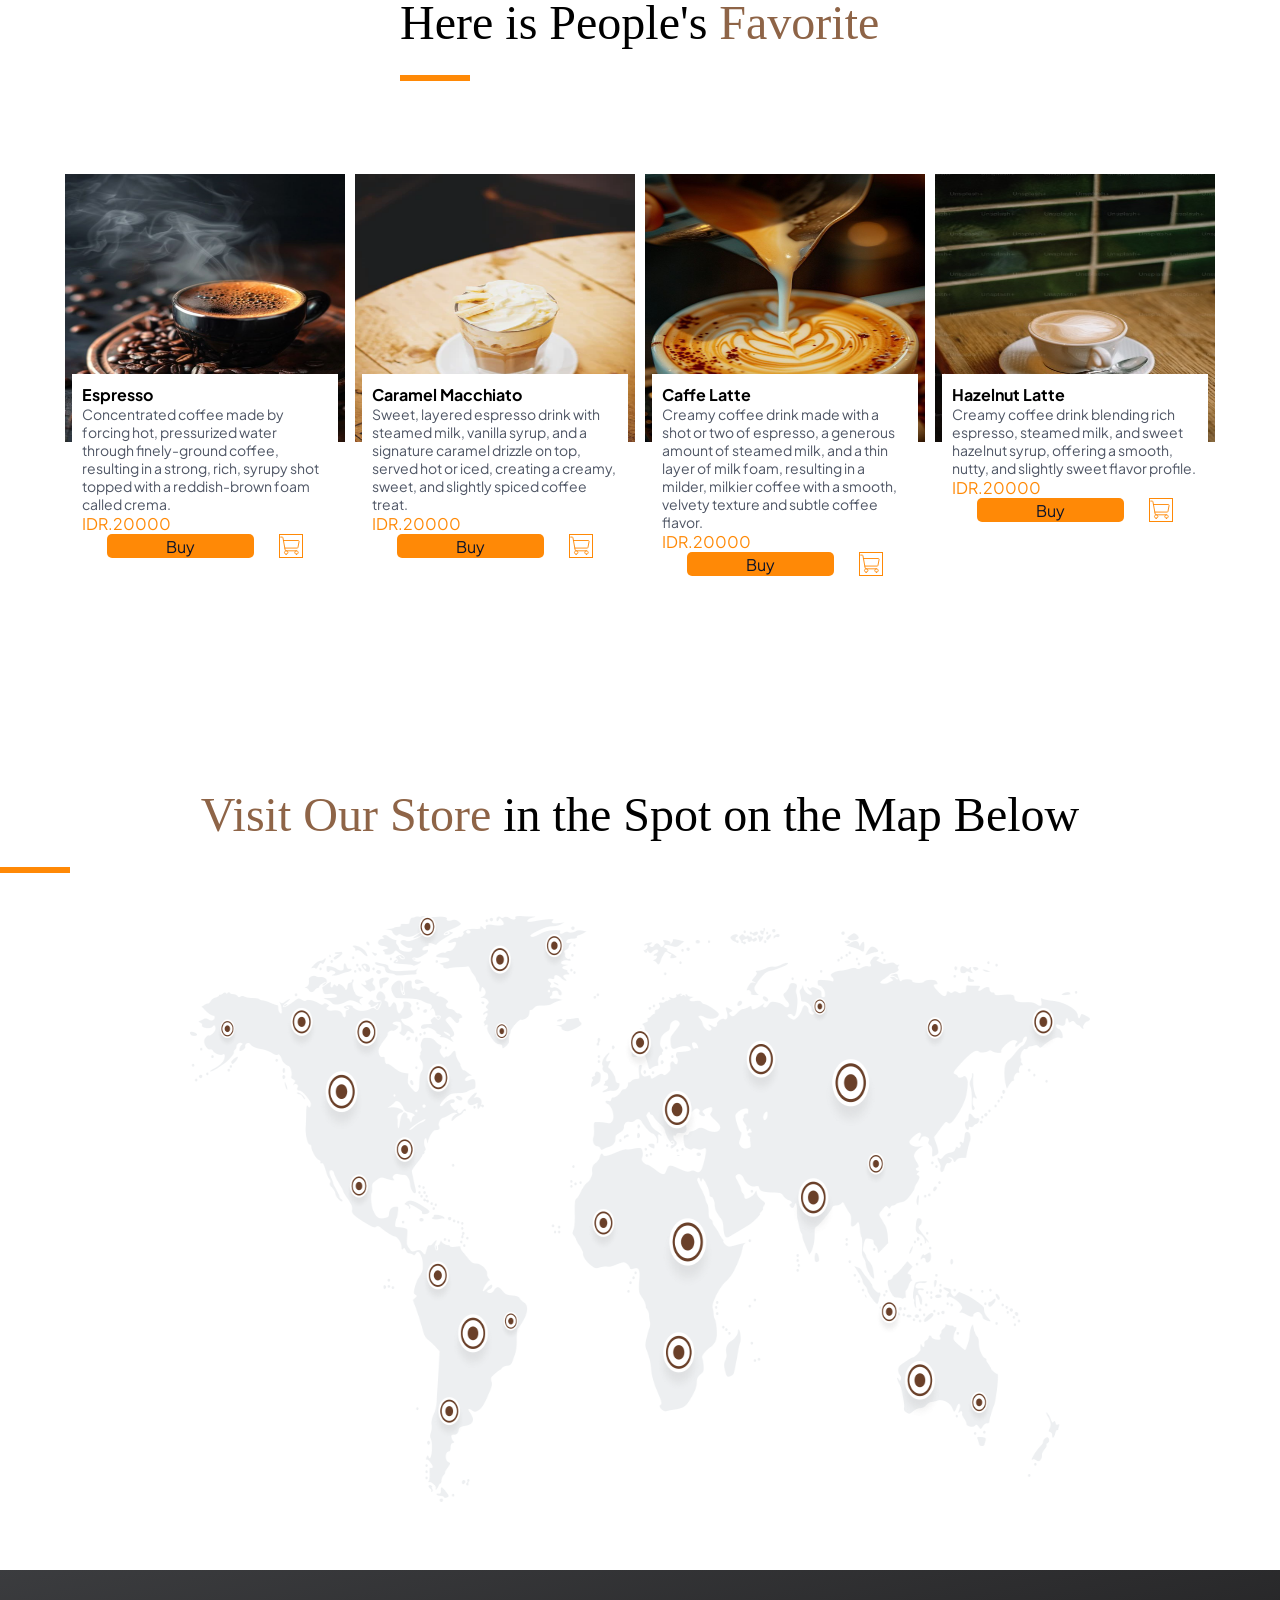
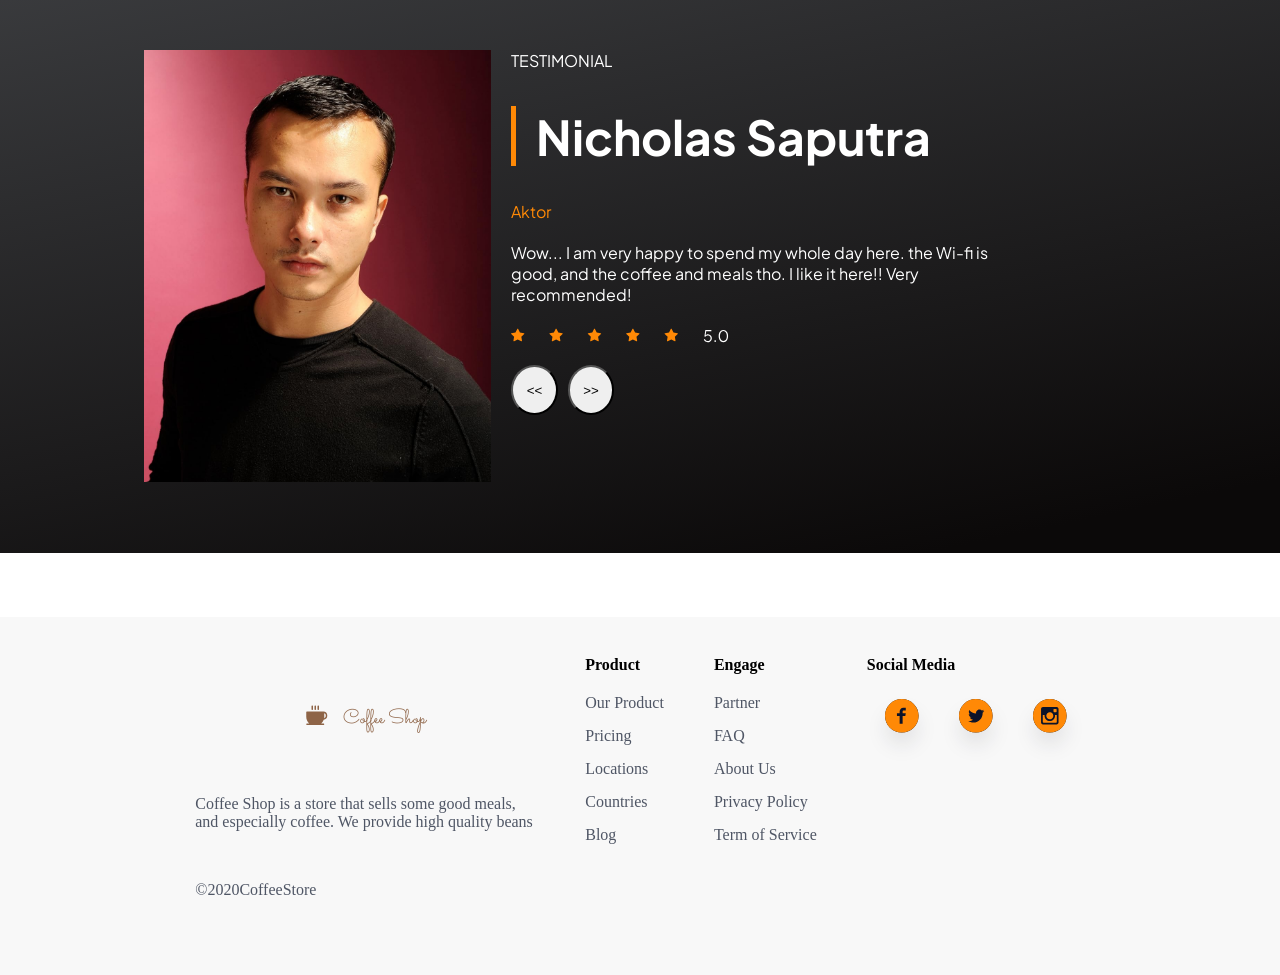
==== commit 1a988c40: "fix: fixing conflicted navbar program and change to use flex" ====
--- a/index.html
+++ b/index.html
@@ -16,26 +16,27 @@
 
 <body>
     <nav class="navbar">
-        <div class="nav-kiri">
-            <div class="nav-icon">
-                <a href="index.html"><img class="nav-icon-img" src="icon/logo-putih.svg" alt="">
-                    <p>Coffee Shop</p>
-                </a>
-            </div>
-            <div class="nav-list">
+        <div>
+            <div>
+                <img class="nav-icon-img" src="icon/logo-putih.svg" alt="">
+                <a href="index.html">Coffee Shop</a>
+            </div>
+            <div>
                 <ul>
-                    <li class="home"><a href="index.html">Home</a></li>
+                    <li><a href="index.html">Home</a></li>
                     <li><a href="products.html">Product</a></li>
                 </ul>
             </div>
         </div>
-        <div class="nav-kanan">
-            <img class="img-nav-kanan" src="icon/Search.svg" alt="">
-            <img class="img-nav-kanan" src="icon/ShoppingCart.svg" alt="">
-            <ul>
-                <li class="signin"><a href="login.html">Signin</a></li>
-                <li class="signup"><a href="register.html">Sign Up</a></li>
-            </ul>
+        <div>
+            <img src="icon/Search.svg" alt="">
+            <img src="icon/ShoppingCart.svg" alt="">
+            <div>
+                <ul>
+                    <li><a href="login.html">Signin</a></li>
+                    <li><a href="register.html">Sign Up</a></li>
+                </ul>
+            </div>
         </div>
     </nav>
     <main>
@@ -239,7 +240,7 @@
                 description: "Sweet, layered espresso drink with steamed milk, vanilla syrup, and a signature caramel drizzle on top, served hot or iced, creating a creamy, sweet, and slightly spiced coffee treat.",
                 price: 20000
             },
-            {
+            {   
                 id: 3,
                 image: "./img/cafe-latte.jpg",
                 name: "Caffe Latte",
--- a/style.css
+++ b/style.css
@@ -176,116 +176,98 @@
 
 /* home - index */
 .navbar{
-    width: 100%;
+    z-index: 3;
     position: fixed;
     display: flex;
     flex-direction: row;
-    justify-content: space-around;
-    top: 0;
-    z-index: 5;
-    height: 75px;
-    background-color: rgba(11, 9, 9, 0.13)
-}
-
-.nav-icon p{
-    display: inline-block;
-    color: #FFFFFF;
+    width: 100%;
+    height: 5rem;
+    background-color: rgba(11, 9, 9, 0.13);
+    font-family: "Plus Jakarta Sans", sans-serif;
+}
+.navbar.hitam{
+    background-color: rgba(11, 9, 9);
+}
+.navbar>:first-child{
+    width: 50%;
+    /* background-color: #88B788; */
+    display: flex;
+    flex-direction: row;
+    gap: 5rem;
+    justify-content: center;
+    align-items: center;
+}
+.navbar>:first-child>:first-child{
+    display: flex;
+    flex-direction: row;
+}
+.navbar>:first-child>:first-child a{
+    text-decoration: none;
+    color: white;
     font-family: sacramento;
-    font-size: 20px;
-    font-weight: 400;
-    line-height: 100%;
-    margin-left: 10px;
-    vertical-align: top;
-    padding-top: 7px;
-}
-.nav-kiri{
+}
+.navbar>:first-child>:first-child img{
+    width: 26px;
+}
+.navbar>:first-child>:last-child{
+    display: flex;
+    flex-direction: row;
+}
+.navbar>:first-child>:last-child ul{
+    list-style-type: none;
+    display: flex;
+    flex-direction: row;
+    gap: 5rem;
+}
+.navbar>:first-child>:last-child>ul>li>a{
+    text-decoration: none;
+    color: white;
+}
+.navbar>:last-child{
     width: 50%;
-    float: left;
-    vertical-align: middle;
-}
-.nav-icon{
-    margin-left: 17%;
-    margin-top: 20px;
-    display: inline-block;
-}
-.nav-icon-img{
+    /* background-color: #D00000; */
+    display: flex;
+    flex-direction: row;
+    gap: 2rem;
+    align-items: center;
+    justify-content: center;
+}
+.navbar>:last-child>:last-child>ul{
+    display: flex;
+    flex-direction: row;
+    gap: 3rem;
+    list-style-type: none;
+}
+.navbar>:last-child>:first-child{
+    width: 26px;
+}
+.navbar>:last-child>:nth-child(2){
+    width: 26px;
+}
+.navbar>:last-child>:last-child>ul>li>a{
+    text-decoration: none;
+    color: white;
+}
+.navbar>:last-child>:last-child>ul>li{
+    width: 7rem;
+    height: 3rem;
+    text-align: center;
+    display: flex;
+    flex-direction: column;
+    justify-content: center;
+    border-radius: 5px;
+}
+.navbar>:last-child>:last-child>ul>:first-child{
+    border: 1px solid white;
     
 }
-.nav-list{
-    display: inline-block;
-}
-.nav-list ul{
-    display: inline-block;
-}
-.nav-list li{
-    display: inline-block;
-    list-style-type: none;
-    margin-left: 80px;
-    vertical-align: middle;
-    margin-bottom: 20px;
-}
-.home{
-    border-bottom: #FF8906 1px solid;
-    padding-bottom: 5px;
-}
-.nav-list a{
-    font-family: "Plus Jakarta Sans", sans-serif;
-    font-size: 14px;
-    font-weight: 100;
-    color: white;
-    text-decoration-line: none;
-}
-.nav-kanan{
-    margin-right: 9.5%;
-    margin-top: 1%;
-    vertical-align: middle;
-
-}
-.img-nav-kanan{
-    display: inline-block;
-    margin-right: 20px;
-    vertical-align: middle;
-
-}
-.nav-kanan ul{
-    list-style-type: none;
-    display: inline-block;
-}
-.nav-kanan li{
-    display: inline-block;
-    font-family: "Plus Jakarta Sans", sans-serif;
-    font-size: 14px;
-    width: 83px;
-    height: 50px;
-    vertical-align: middle;
-    padding-top: 10px;
-    padding-left: 15px;
-}
-.nav-kanan a{
-}
-.signin{
-    border: #FFFFFF solid 1px;
-    border-radius: 5px;
-    margin-right: 10px;
-}
-.signin a{
-    text-decoration-line: none;
-    color: white;
-    vertical-align: middle;
-    padding-left: 6px;
-    padding-top: 5px;
-}
-.signup a{
-    text-decoration-line: none;
-    color: black;
-}
-.signup{
-    color: white;
-    text-decoration-line: none;
+.navbar>:last-child>:last-child>ul>:last-child{
     background-color: #FF8906;
-    border-radius: 5px;
-
-}
+}
+.navbar>:last-child>:last-child>ul>:last-child>a{
+    color: #0B132A;
+}
+
 .container-main{
     display: flex;
     flex-direction: row;
@@ -397,15 +379,10 @@
 }
 
 .favorite-section{
-    /* background-color: violet; */
-    /* position: relative; */
-    /* top: 630px; */
-    width: 100%;
-    /* margin-top: 100px; */
-    display: flex;
-    flex-direction: column;
-    align-items: center;
-    /* align-content: ; */
+    width: 100%;
+    display: flex;
+    flex-direction: column;
+    align-items: center;
 }
 .favorite-section > :first-child{
     margin-top: 50px;
@@ -413,8 +390,6 @@
 .favorite-section h2{
     font-size: 48px;
     font-weight: 500;
-    /* margin-left: 260px; */
-    /* text-align: center; */
 }
 .favorit-title p{
     font-size: 16px;
@@ -1359,6 +1334,15 @@
 .detail-order>:nth-child(3)>:first-child{
     width: 50%;
 }
+.detail-order>:nth-child(3)>:first-child>:first-child{
+    color: #0B132A;
+    font-weight: 600;
+    font-size: 22px;
+}
+.detail-order>:nth-child(3)>:first-child>:nth-child(n+1){
+    color: #4F5665;
+    font-size: 16px;
+}
 .detail-order>:nth-child(3)>:nth-child(2){
     width: 48%;
 }
